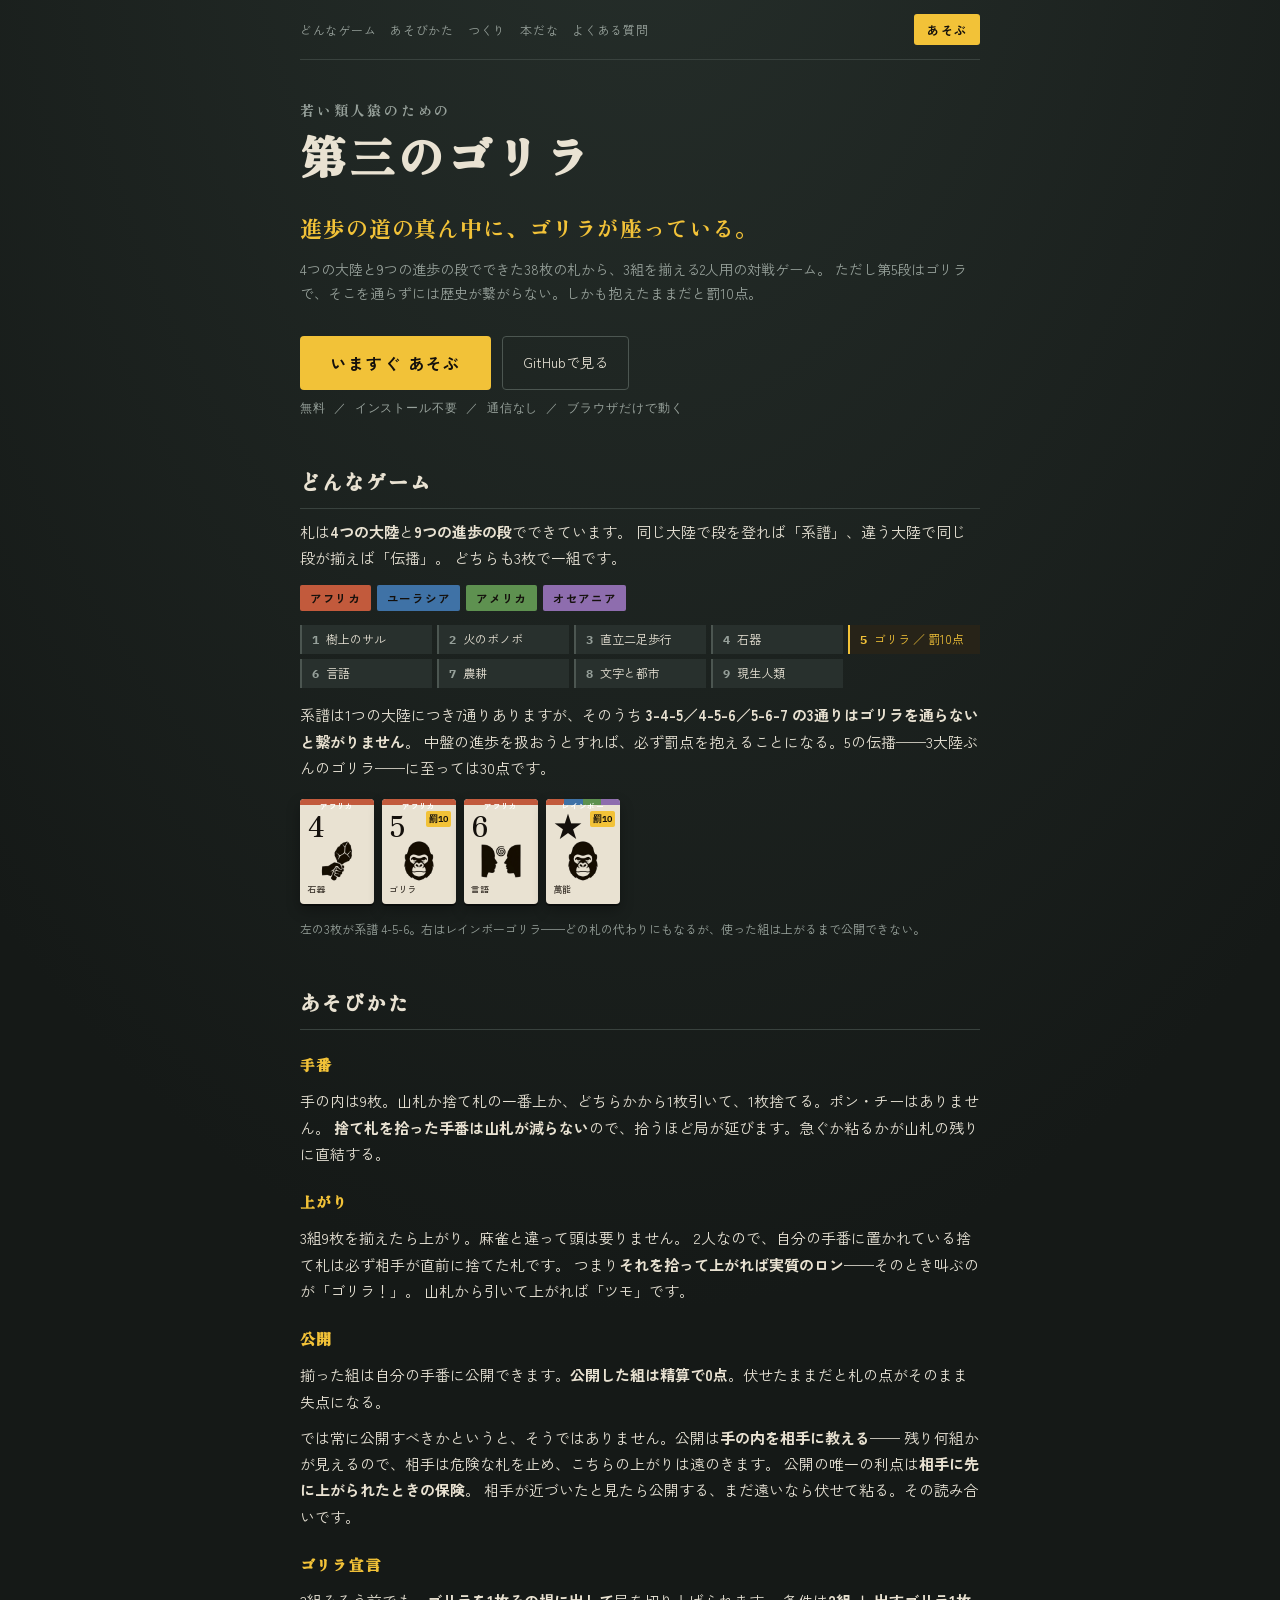
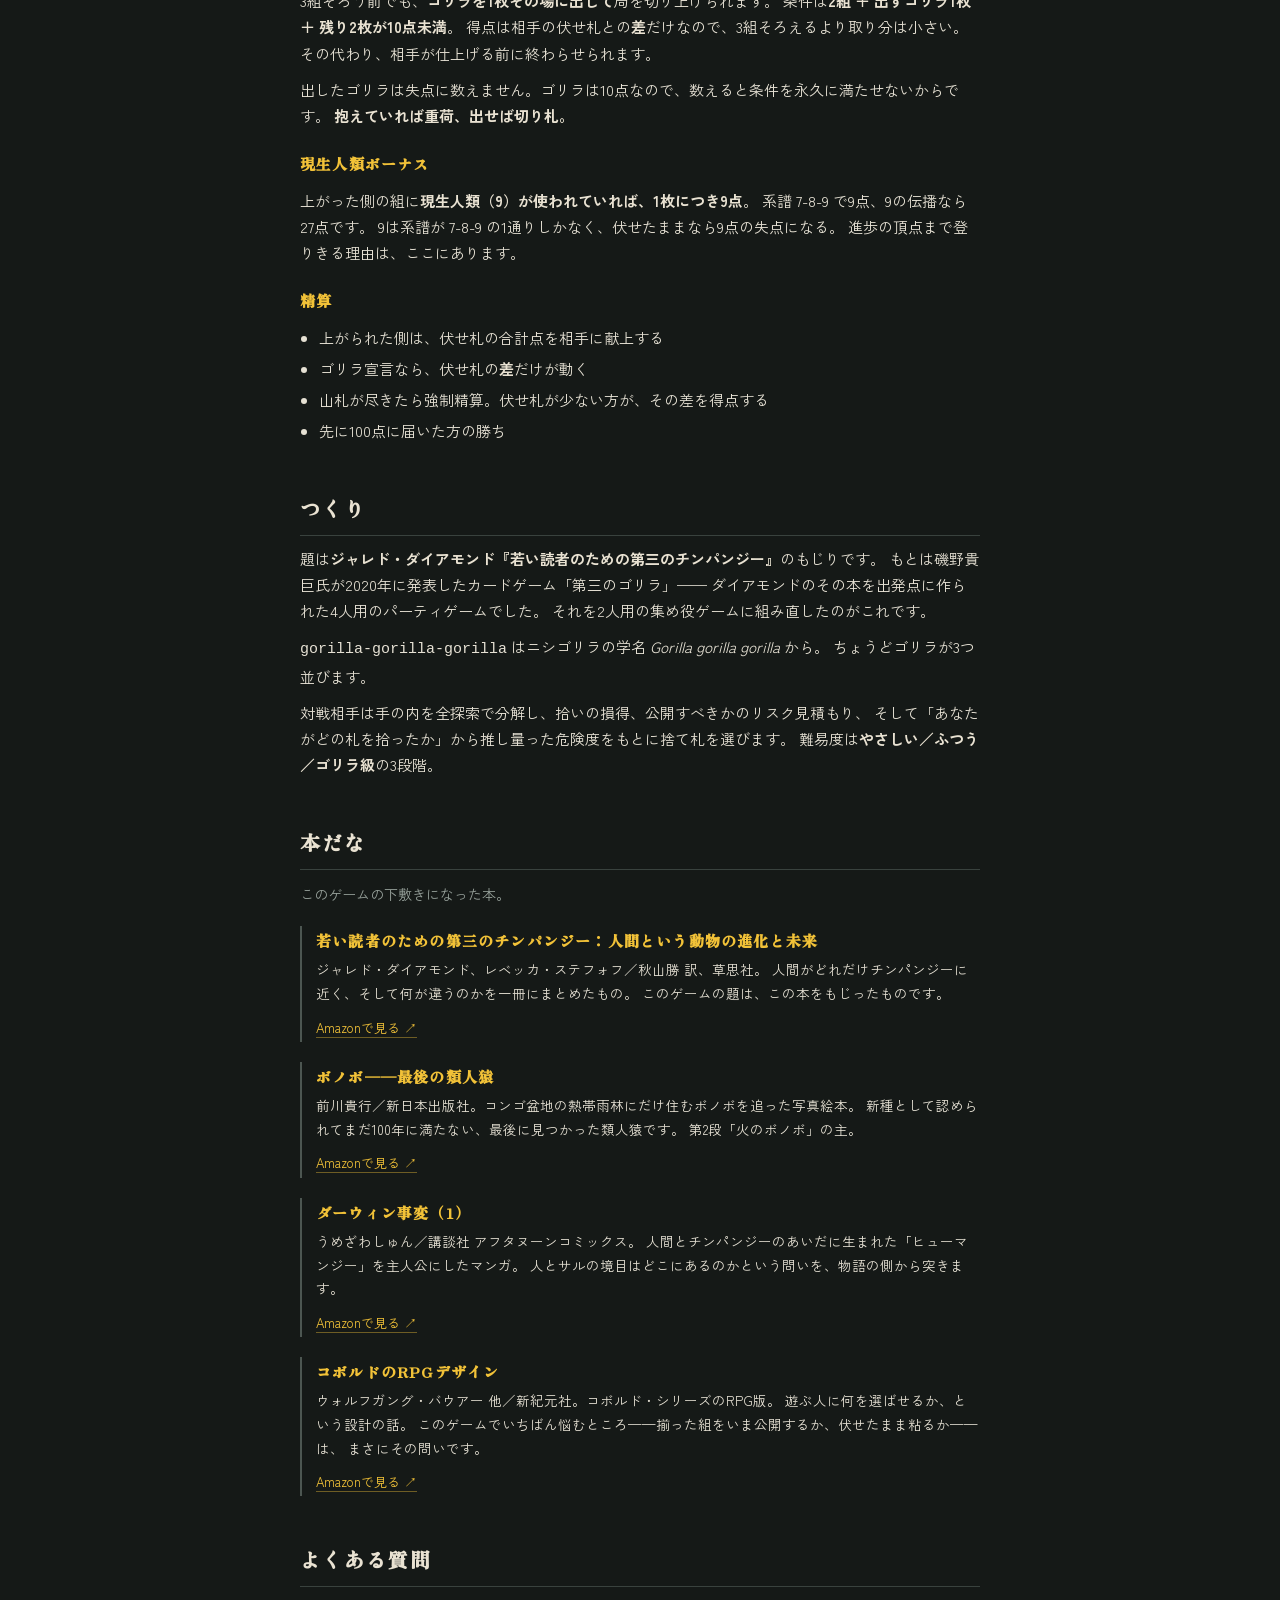
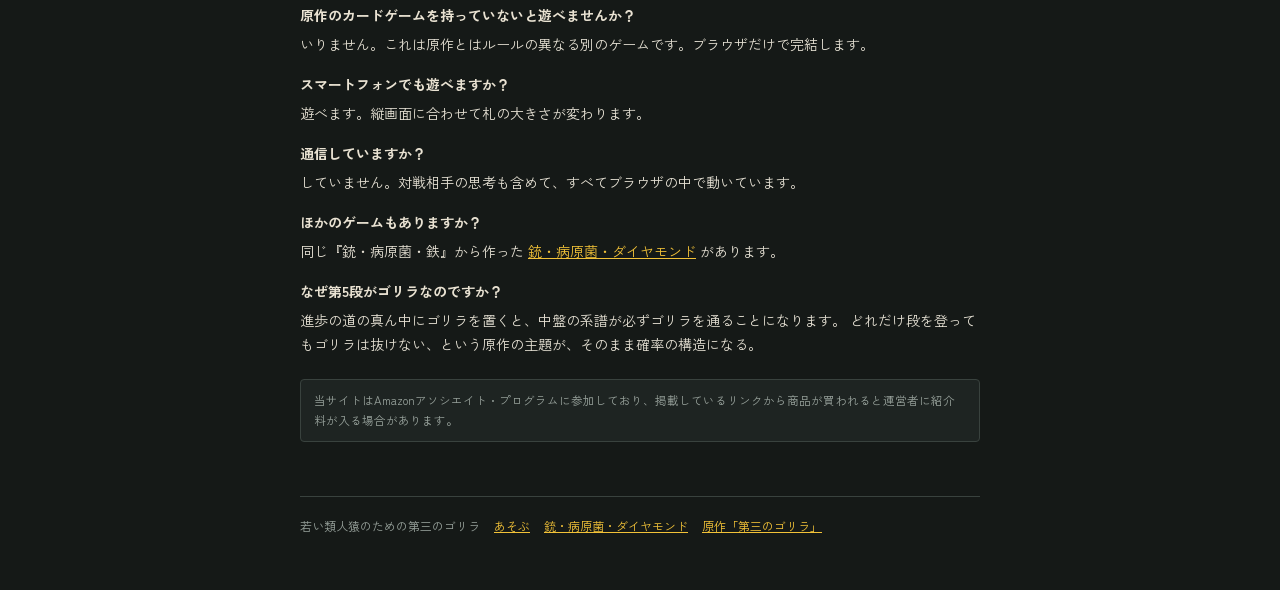
==== index.html @ 0a364dd6 "sitemap.xml と canonical を追加 ポータルに載せたのに、姉妹作（guns-germs-and-diamond）にはある この2つが欠けていた。  - sitemap.xml … " ====
<!doctype html>
<html lang="ja">
<head>
<meta charset="utf-8">
<meta name="viewport" content="width=device-width,initial-scale=1,viewport-fit=cover">
<link rel="canonical" href="https://pikaring.github.io/gorilla-gorilla-gorilla/">
<title>若い類人猿のための第三のゴリラ</title>
<link rel="preconnect" href="https://fonts.googleapis.com">
<link rel="preconnect" href="https://fonts.gstatic.com" crossorigin>
<link rel="stylesheet" href="https://fonts.googleapis.com/css2?family=Zen+Antique&family=Zen+Kaku+Gothic+New:wght@400;500;700&family=IBM+Plex+Mono:wght@400;600&display=swap">
<style>
  :root{
    --bg:#151917; --bg2:#101413; --panel:#1E2422; --panel2:#28302D;
    --line:#39423E; --line2:#4C5651;
    --fg:#E6E1D4; --muted:#96A09A;
    --bone:#E9E2D2; --ink:#14100C;
    --af:#C25A3C; --eu:#3F72A6; --am:#5E9150; --oc:#8E6DAE;
    --banana:#F2C238; --alarm:#D9534F;
    --disp:"Zen Antique","Hiragino Mincho ProN","Yu Mincho",serif;
    --body:"Zen Kaku Gothic New","Hiragino Sans","Noto Sans JP",sans-serif;
    --mono:"IBM Plex Mono",ui-monospace,SFMono-Regular,Menlo,monospace;
    color-scheme:dark;
    padding-top:env(safe-area-inset-top, 0px);
    padding-bottom:env(safe-area-inset-bottom, 0px);
  }
  *{box-sizing:border-box}
  /* 単体配信（GitHub Pages）では骨組みが付かないので、自前で持つ。
     作者スタイルはブラウザ標準の [hidden]{display:none} に勝つため、!important が要る。 */
  [hidden]{display:none!important}
  img{max-width:100%}
  body{margin:0; background:var(--bg); color:var(--fg); font-family:var(--body); font-size:15px; line-height:1.75;
    -webkit-text-size-adjust:100%;
    background-image:radial-gradient(130% 70% at 50% -6%, #262f2b 0%, rgba(21,25,23,0) 58%)}
  .wrap{max-width:720px; margin:0 auto; padding-inline:20px; padding-block:0 56px}
  a{color:var(--banana)}

  nav{display:flex; gap:14px; flex-wrap:wrap; align-items:center;
    border-bottom:1px solid var(--line); padding-block:14px; margin-bottom:38px}
  nav a{font-size:12px; color:var(--muted); text-decoration:none; letter-spacing:.06em}
  nav a:hover{color:var(--banana)}
  nav .spacer{flex:1 1 auto}
  .playnav{background:var(--banana); color:var(--ink)!important; font-weight:700;
    border-radius:3px; padding:5px 13px; letter-spacing:.1em}

  header .eyebrow{font-family:var(--disp); font-size:14px; letter-spacing:.2em; color:var(--muted); margin:0}
  header h1{font-family:var(--disp); font-size:clamp(30px,8vw,46px); letter-spacing:.06em;
    line-height:1.24; margin:4px 0 0; color:var(--bone); text-wrap:balance}
  .lede{font-family:var(--disp); font-size:clamp(17px,4.2vw,22px); color:var(--banana);
    letter-spacing:.04em; margin:26px 0 0; line-height:1.6}
  .sub{color:var(--muted); font-size:14px; margin:12px 0 0}

  .cta{display:flex; gap:11px; flex-wrap:wrap; margin:30px 0 8px}
  .play{background:var(--banana); color:var(--ink); font-weight:700; font-size:16px; letter-spacing:.12em;
    text-decoration:none; border-radius:4px; padding:13px 30px; display:inline-block}
  .play:hover{filter:brightness(1.08)}
  .ghost{border:1px solid var(--line2); color:var(--fg); text-decoration:none; font-size:14px;
    border-radius:4px; padding:13px 20px; display:inline-block}
  .ghost:hover{background:var(--panel2)}
  .facts{font-family:var(--mono); font-size:11.5px; color:var(--muted); letter-spacing:.08em; margin-top:6px}

  section{margin-top:46px}
  h2{font-family:var(--disp); font-size:20px; letter-spacing:.1em; color:var(--bone);
    margin:0 0 4px; padding-bottom:9px; border-bottom:1px solid var(--line)}
  h3{font-family:var(--disp); font-size:15px; letter-spacing:.08em; color:var(--banana); margin:22px 0 2px}
  p{margin:10px 0}
  ul{padding-left:1.25em; margin:10px 0}
  li{margin:5px 0}
  strong{color:var(--bone)}

  .conts{display:flex; gap:6px; flex-wrap:wrap; margin:14px 0}
  .conts span{font-size:11.5px; padding:3px 10px; border-radius:2px; color:var(--ink); font-weight:700; letter-spacing:.06em}
  .ladder{display:grid; grid-template-columns:repeat(auto-fill,minmax(132px,1fr)); gap:5px; margin:14px 0}
  .ladder div{font-size:12px; background:var(--panel2); border-left:2px solid var(--line2); padding:5px 10px; line-height:1.5}
  .ladder div b{font-family:var(--mono); color:var(--muted); margin-right:7px}
  .ladder div.ape{border-left-color:var(--banana); color:var(--banana); background:#272318}
  .ladder div.ape b{color:var(--banana)}

  .cards{display:flex; gap:8px; flex-wrap:wrap; margin:18px 0}
  .card{width:74px;height:105px;border-radius:4px;background:var(--bone);color:var(--ink);
    display:flex;flex-direction:column;overflow:hidden;position:relative;
    box-shadow:0 2px 0 rgba(0,0,0,.45),0 6px 14px rgba(0,0,0,.3)}
  .card i.band{height:7px;display:block}
  .card b.num{font-family:var(--disp);font-size:32px;line-height:1;padding:7px 0 0 8px;font-weight:400}
  .card u.cont{font-size:8.5px;letter-spacing:.06em;padding:0 8px;margin-top:2px;font-weight:700;text-decoration:none}
  .card s.stage{font-size:9px;padding:0 7px;margin-top:auto;margin-bottom:6px;color:#3A332B;font-weight:500;text-decoration:none;letter-spacing:-.02em}
  .card em.pen{position:absolute;right:5px;top:12px;font-family:var(--mono);font-size:9px;font-weight:600;font-style:normal;
    color:var(--ink);background:var(--banana);border-radius:2px;padding:0 3px}
  .caption{font-size:12px; color:var(--muted); margin-top:-4px}
  .card img.art{display:block;width:100%;height:42px;object-fit:contain;margin-top:1px;
    mix-blend-mode:multiply;pointer-events:none}
  .card.arton i.band{height:13px}
  .card.arton u.cont{position:absolute; top:0; left:0; right:0; height:13px; line-height:13px;
    margin:0; padding:0 6px; font-size:7.5px; color:rgba(255,255,255,.95)!important; text-align:center}
  .card.arton b.num{font-size:28px;padding-top:6px}

  .book{border-left:2px solid var(--line2); padding:2px 0 2px 14px; margin:20px 0}
  .book h3{margin:0 0 2px}
  .book p{margin:4px 0 8px; font-size:13.5px; color:var(--fg)}
  .book a{font-size:13px; text-decoration:none; border-bottom:1px solid rgba(242,194,56,.4)}
  .book a:hover{border-color:var(--banana)}
  .disclose{font-size:11.5px; color:var(--muted); line-height:1.7; margin-top:22px;
    background:var(--panel); border:1px solid var(--line); border-radius:4px; padding:11px 13px}

  .faq dt{font-weight:700; color:var(--bone); margin-top:16px; font-size:14px}
  .faq dd{margin:4px 0 0; color:var(--fg); font-size:14px}

  footer{margin-top:54px; padding-top:18px; border-top:1px solid var(--line);
    font-size:12px; color:var(--muted); display:flex; gap:14px; flex-wrap:wrap}

  @media (max-width:520px){ nav{gap:10px} nav a{font-size:11.5px} }
</style>
</head>
<body>
<div class="wrap">
  <nav>
    <a href="#game">どんなゲーム</a>
    <a href="#how">あそびかた</a>
    <a href="#made">つくり</a>
    <a href="#shelf">本だな</a>
    <a href="#faq">よくある質問</a>
    <span class="spacer"></span>
    <a class="playnav" href="app/index.html">あそぶ</a>
  </nav>

  <header>
    <p class="eyebrow">若い類人猿のための</p>
    <h1>第三のゴリラ</h1>
    <p class="lede">進歩の道の真ん中に、ゴリラが座っている。</p>
    <p class="sub">
      4つの大陸と9つの進歩の段でできた38枚の札から、3組を揃える2人用の対戦ゲーム。
      ただし第5段はゴリラで、そこを通らずには歴史が繋がらない。しかも抱えたままだと罰10点。
    </p>
    <div class="cta">
      <a class="play" href="app/index.html">いますぐ あそぶ</a>
      <a class="ghost" href="https://github.com/pikaring/gorilla-gorilla-gorilla">GitHubで見る</a>
    </div>
    <p class="facts">無料 ／ インストール不要 ／ 通信なし ／ ブラウザだけで動く</p>
  </header>

  <section id="game">
    <h2>どんなゲーム</h2>
    <p>
      札は<strong>4つの大陸</strong>と<strong>9つの進歩の段</strong>でできています。
      同じ大陸で段を登れば「系譜」、違う大陸で同じ段が揃えば「伝播」。
      どちらも3枚で一組です。
    </p>
    <div class="conts">
      <span style="background:#C25A3C">アフリカ</span>
      <span style="background:#3F72A6">ユーラシア</span>
      <span style="background:#5E9150">アメリカ</span>
      <span style="background:#8E6DAE">オセアニア</span>
    </div>
    <div class="ladder">
      <div><b>1</b>樹上のサル</div>
      <div><b>2</b>火のボノボ</div>
      <div><b>3</b>直立二足歩行</div>
      <div><b>4</b>石器</div>
      <div class="ape"><b>5</b>ゴリラ ／ 罰10点</div>
      <div><b>6</b>言語</div>
      <div><b>7</b>農耕</div>
      <div><b>8</b>文字と都市</div>
      <div><b>9</b>現生人類</div>
    </div>
    <p>
      系譜は1つの大陸につき7通りありますが、そのうち <strong>3-4-5／4-5-6／5-6-7 の3通りはゴリラを通らないと繋がりません</strong>。
      中盤の進歩を扱おうとすれば、必ず罰点を抱えることになる。5の伝播——3大陸ぶんのゴリラ——に至っては30点です。
    </p>
    <div class="cards">
      <div class="card" data-art="4"><i class="band" style="background:#C25A3C"></i><b class="num">4</b><u class="cont" style="color:#C25A3C">アフリカ</u><s class="stage">石器</s></div>
      <div class="card" data-art="5"><i class="band" style="background:#C25A3C"></i><b class="num">5</b><u class="cont" style="color:#C25A3C">アフリカ</u><s class="stage">ゴリラ</s><em class="pen">罰10</em></div>
      <div class="card" data-art="6"><i class="band" style="background:#C25A3C"></i><b class="num">6</b><u class="cont" style="color:#C25A3C">アフリカ</u><s class="stage">言語</s></div>
      <div class="card" data-art="5"><i class="band" style="background:linear-gradient(90deg,#C25A3C 0 25%,#3F72A6 25% 50%,#5E9150 50% 75%,#8E6DAE 75% 100%)"></i><b class="num">★</b><u class="cont" style="color:#8E6DAE">レインボー</u><s class="stage">萬能</s><em class="pen">罰10</em></div>
    </div>
    <p class="caption">左の3枚が系譜 4-5-6。右はレインボーゴリラ——どの札の代わりにもなるが、使った組は上がるまで公開できない。</p>
  </section>

  <section id="how">
    <h2>あそびかた</h2>

    <h3>手番</h3>
    <p>
      手の内は9枚。山札か捨て札の一番上か、どちらかから1枚引いて、1枚捨てる。ポン・チーはありません。
      <strong>捨て札を拾った手番は山札が減らない</strong>ので、拾うほど局が延びます。急ぐか粘るかが山札の残りに直結する。
    </p>

    <h3>上がり</h3>
    <p>
      3組9枚を揃えたら上がり。麻雀と違って頭は要りません。
      2人なので、自分の手番に置かれている捨て札は必ず相手が直前に捨てた札です。
      つまり<strong>それを拾って上がれば実質のロン</strong>——そのとき叫ぶのが「ゴリラ！」。
      山札から引いて上がれば「ツモ」です。
    </p>

    <h3>公開</h3>
    <p>
      揃った組は自分の手番に公開できます。<strong>公開した組は精算で0点</strong>。伏せたままだと札の点がそのまま失点になる。
    </p>
    <p>
      では常に公開すべきかというと、そうではありません。公開は<strong>手の内を相手に教える</strong>——
      残り何組かが見えるので、相手は危険な札を止め、こちらの上がりは遠のきます。
      公開の唯一の利点は<strong>相手に先に上がられたときの保険</strong>。
      相手が近づいたと見たら公開する、まだ遠いなら伏せて粘る。その読み合いです。
    </p>

    <h3>ゴリラ宣言</h3>
    <p>
      3組そろう前でも、<strong>ゴリラを1枚その場に出して</strong>局を切り上げられます。
      条件は<strong>2組 ＋ 出すゴリラ1枚 ＋ 残り2枚が10点未満</strong>。
      得点は相手の伏せ札との<strong>差</strong>だけなので、3組そろえるより取り分は小さい。
      その代わり、相手が仕上げる前に終わらせられます。
    </p>
    <p>
      出したゴリラは失点に数えません。ゴリラは10点なので、数えると条件を永久に満たせないからです。
      <strong>抱えていれば重荷、出せば切り札。</strong>
    </p>

    <h3>現生人類ボーナス</h3>
    <p>
      上がった側の組に<strong>現生人類（9）が使われていれば、1枚につき9点</strong>。
      系譜 7-8-9 で9点、9の伝播なら27点です。
      9は系譜が 7-8-9 の1通りしかなく、伏せたままなら9点の失点になる。
      進歩の頂点まで登りきる理由は、ここにあります。
    </p>

    <h3>精算</h3>
    <ul>
      <li>上がられた側は、伏せ札の合計点を相手に献上する</li>
      <li>ゴリラ宣言なら、伏せ札の<strong>差</strong>だけが動く</li>
      <li>山札が尽きたら強制精算。伏せ札が少ない方が、その差を得点する</li>
      <li>先に100点に届いた方の勝ち</li>
    </ul>
  </section>

  <section id="made">
    <h2>つくり</h2>
    <p>
      題は<strong>ジャレド・ダイアモンド『若い読者のための第三のチンパンジー』</strong>のもじりです。
      もとは磯野貴巨氏が2020年に発表したカードゲーム「第三のゴリラ」——
      ダイアモンドのその本を出発点に作られた4人用のパーティゲームでした。
      それを2人用の集め役ゲームに組み直したのがこれです。
    </p>
    <p>
      <code>gorilla-gorilla-gorilla</code> はニシゴリラの学名 <em>Gorilla gorilla gorilla</em> から。
      ちょうどゴリラが3つ並びます。
    </p>
    <p>
      対戦相手は手の内を全探索で分解し、拾いの損得、公開すべきかのリスク見積もり、
      そして「あなたがどの札を拾ったか」から推し量った危険度をもとに捨て札を選びます。
      難易度は<strong>やさしい／ふつう／ゴリラ級</strong>の3段階。
    </p>
  </section>

  <section id="shelf">
    <h2>本だな</h2>
    <p class="sub">このゲームの下敷きになった本。</p>

    <div class="book">
      <h3>若い読者のための第三のチンパンジー：人間という動物の進化と未来</h3>
      <p>
        ジャレド・ダイアモンド、レベッカ・ステフォフ／秋山勝 訳、草思社。
        人間がどれだけチンパンジーに近く、そして何が違うのかを一冊にまとめたもの。
        このゲームの題は、この本をもじったものです。
      </p>
      <a href="https://www.amazon.co.jp/dp/B01HT2GZL4?tag=redcomet-22">Amazonで見る ↗</a>
    </div>

    <div class="book">
      <h3>ボノボ──最後の類人猿</h3>
      <p>
        前川貴行／新日本出版社。コンゴ盆地の熱帯雨林にだけ住むボノボを追った写真絵本。
        新種として認められてまだ100年に満たない、最後に見つかった類人猿です。
        第2段「火のボノボ」の主。
      </p>
      <a href="https://www.amazon.co.jp/dp/4406068775?tag=redcomet-22">Amazonで見る ↗</a>
    </div>

    <div class="book">
      <h3>ダーウィン事変（1）</h3>
      <p>
        うめざわしゅん／講談社 アフタヌーンコミックス。
        人間とチンパンジーのあいだに生まれた「ヒューマンジー」を主人公にしたマンガ。
        人とサルの境目はどこにあるのかという問いを、物語の側から突きます。
      </p>
      <a href="https://www.amazon.co.jp/dp/B08N68FBQB?tag=redcomet-22">Amazonで見る ↗</a>
    </div>

    <div class="book">
      <h3>コボルドのRPGデザイン</h3>
      <p>
        ウォルフガング・バウアー 他／新紀元社。コボルド・シリーズのRPG版。
        遊ぶ人に何を選ばせるか、という設計の話。
        このゲームでいちばん悩むところ——揃った組をいま公開するか、伏せたまま粘るか——は、
        まさにその問いです。
      </p>
      <a href="https://www.amazon.co.jp/dp/4775319205?tag=redcomet-22">Amazonで見る ↗</a>
    </div>
  </section>

  <section id="faq" class="faq">
    <h2>よくある質問</h2>
    <dl>
      <dt>原作のカードゲームを持っていないと遊べませんか？</dt>
      <dd>いりません。これは原作とはルールの異なる別のゲームです。ブラウザだけで完結します。</dd>

      <dt>スマートフォンでも遊べますか？</dt>
      <dd>遊べます。縦画面に合わせて札の大きさが変わります。</dd>

      <dt>通信していますか？</dt>
      <dd>していません。対戦相手の思考も含めて、すべてブラウザの中で動いています。</dd>

      <dt>ほかのゲームもありますか？</dt>
      <dd>
        同じ『銃・病原菌・鉄』から作った
        <a href="https://pikaring.github.io/guns-germs-and-diamond/">銃・病原菌・ダイヤモンド</a>
        があります。
      </dd>

      <dt>なぜ第5段がゴリラなのですか？</dt>
      <dd>
        進歩の道の真ん中にゴリラを置くと、中盤の系譜が必ずゴリラを通ることになります。
        どれだけ段を登ってもゴリラは抜けない、という原作の主題が、そのまま確率の構造になる。
      </dd>
    </dl>
  </section>

  <p class="disclose">
    当サイトはAmazonアソシエイト・プログラムに参加しており、掲載しているリンクから商品が買われると運営者に紹介料が入る場合があります。
  </p>

  <footer>
    <span>若い類人猿のための第三のゴリラ</span>
    <a href="app/index.html">あそぶ</a>
    <a href="https://pikaring.github.io/guns-germs-and-diamond/">銃・病原菌・ダイヤモンド</a>
    <a href="https://isonotakami.hatenadiary.jp/archive/category/%E7%AC%AC%E4%B8%89%E3%81%AE%E3%82%B4%E3%83%AA%E3%83%A9">原作「第三のゴリラ」</a>
  </footer>
</div>

<script>
  /* img/5.png があれば見本札も絵に差し替える */
  (function(){
    var t = new Image();
    t.onload = function(){
      document.querySelectorAll(".card[data-art]").forEach(function(el){
        var img = document.createElement("img");
        img.className = "art"; img.alt = ""; img.src = "img/" + el.dataset.art + ".png";
        img.addEventListener("error", function(){ el.classList.remove("arton"); img.remove(); });
        el.classList.add("arton");
        el.insertBefore(img, el.querySelector("s.stage"));
      });
    };
    t.src = "img/5.png";
  })();
</script>
</body>
</html>
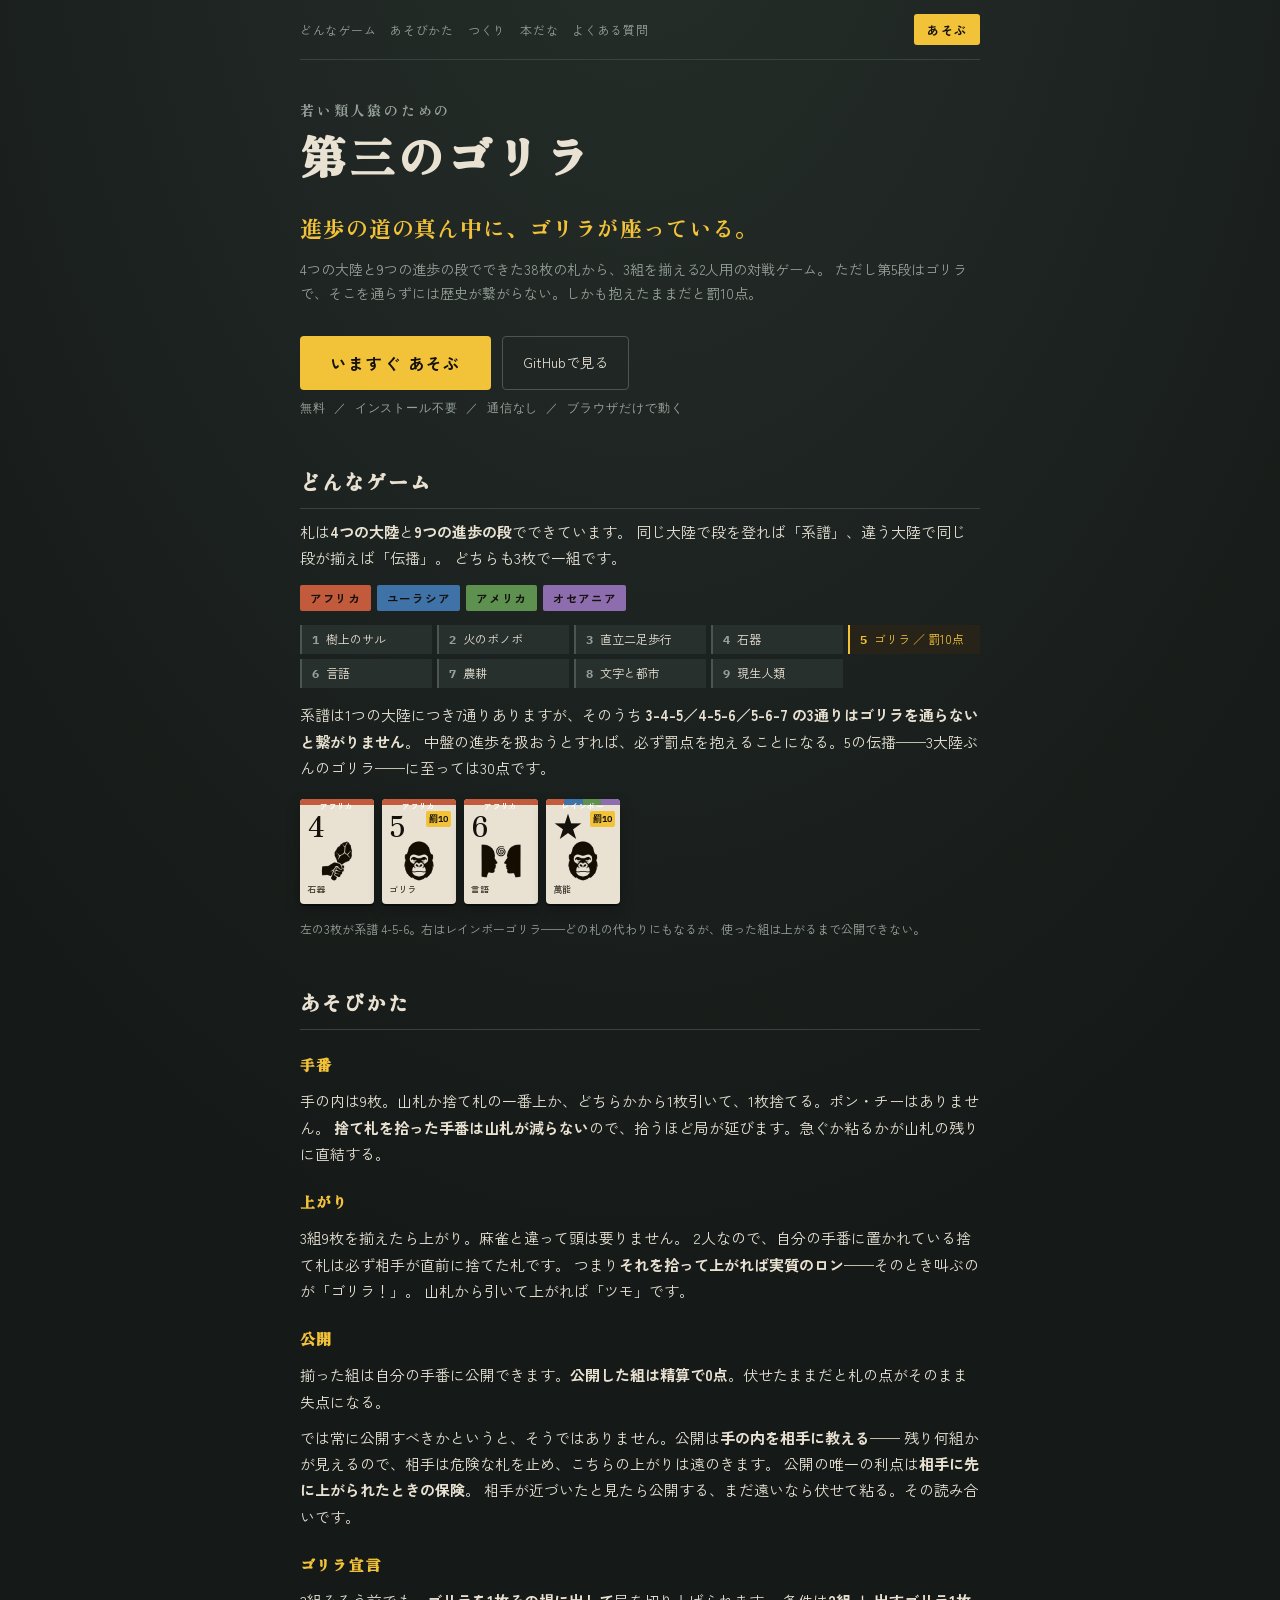
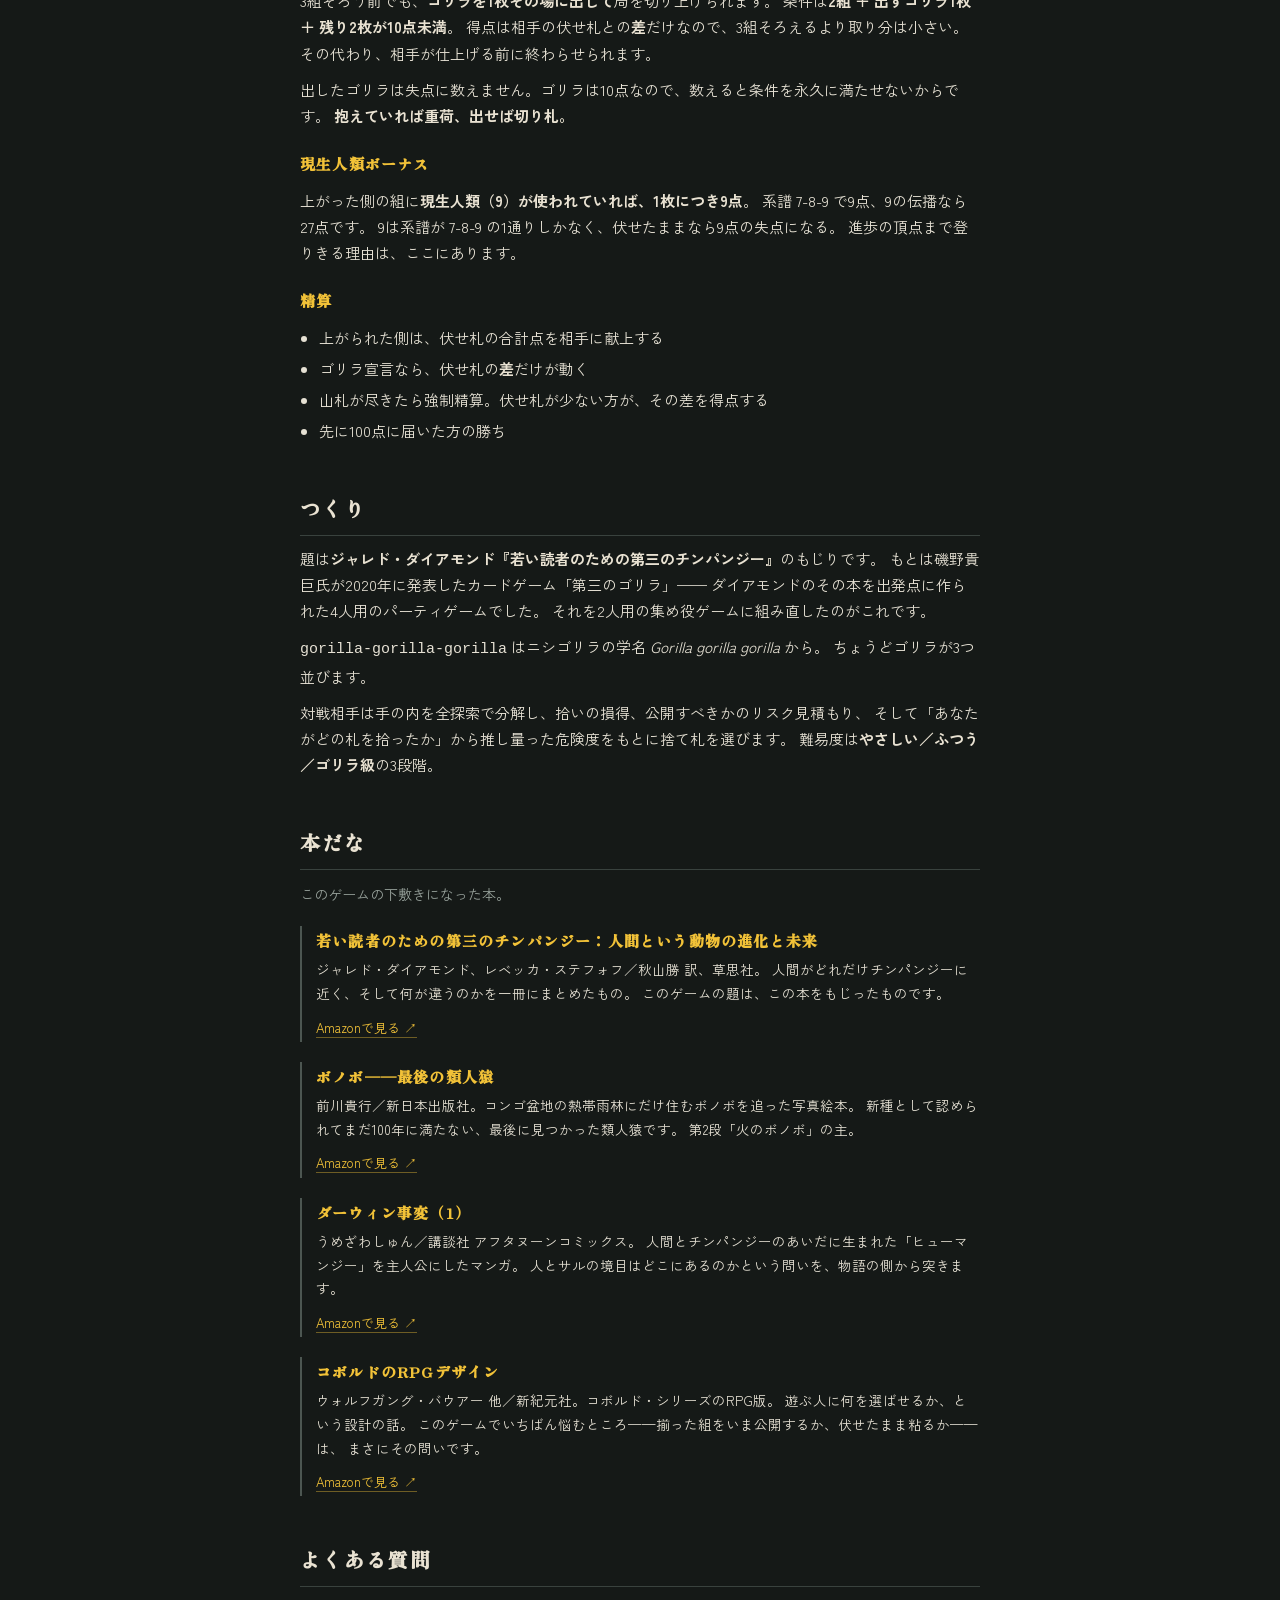
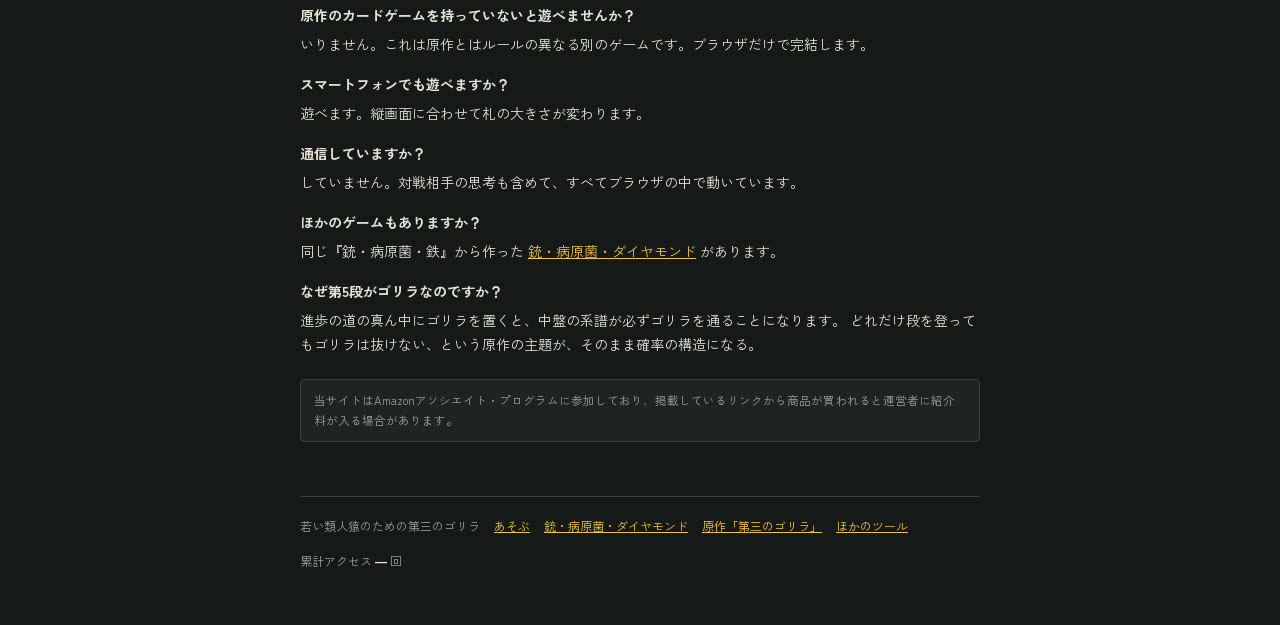
==== commit 4dade029: "紹介ページにアクセスカウンターとポータルへのリンクを追加 all-in-texas と同じ形。ツール群で共通のGASを page 名で呼び分ける。 エンドポイントが /gorilla-gorilla-" ====
--- a/index.html
+++ b/index.html
@@ -106,6 +106,7 @@
 
   footer{margin-top:54px; padding-top:18px; border-top:1px solid var(--line);
     font-size:12px; color:var(--muted); display:flex; gap:14px; flex-wrap:wrap}
+  footer .counter b{color:var(--fg); font-weight:600; font-variant-numeric:tabular-nums}
 
   @media (max-width:520px){ nav{gap:10px} nav a{font-size:11.5px} }
 </style>
@@ -332,8 +333,23 @@
     <a href="app/index.html">あそぶ</a>
     <a href="https://pikaring.github.io/guns-germs-and-diamond/">銃・病原菌・ダイヤモンド</a>
     <a href="https://isonotakami.hatenadiary.jp/archive/category/%E7%AC%AC%E4%B8%89%E3%81%AE%E3%82%B4%E3%83%AA%E3%83%A9">原作「第三のゴリラ」</a>
+    <a href="https://pikaring.github.io/">ほかのツール</a>
+    <span class="counter">累計アクセス <b id="counter-value">―</b> 回</span>
   </footer>
 </div>
+
+<script>
+  // アクセスカウンター（ツール群で共通のGAS。page名でサイトごとに別カウント）
+  (function () {
+    var el = document.getElementById('counter-value');
+    if (!el) return;
+    var page = location.pathname.replace(/index\.html$/, '');
+    fetch('https://script.google.com/macros/s/AKfycbxkQLZXNAFXkT7zhIO0TmMDGU3A0TQ234Lf-yhw5J7lvFAjCi3KLNLRd_LKd_xlOxPd/exec?page=' + encodeURIComponent(page))
+      .then(function (r) { return r.json(); })
+      .then(function (d) { el.textContent = Number(d.count).toLocaleString('ja-JP'); })
+      .catch(function () { el.textContent = '―'; });
+  })();
+</script>
 
 <script>
   /* img/5.png があれば見本札も絵に差し替える */
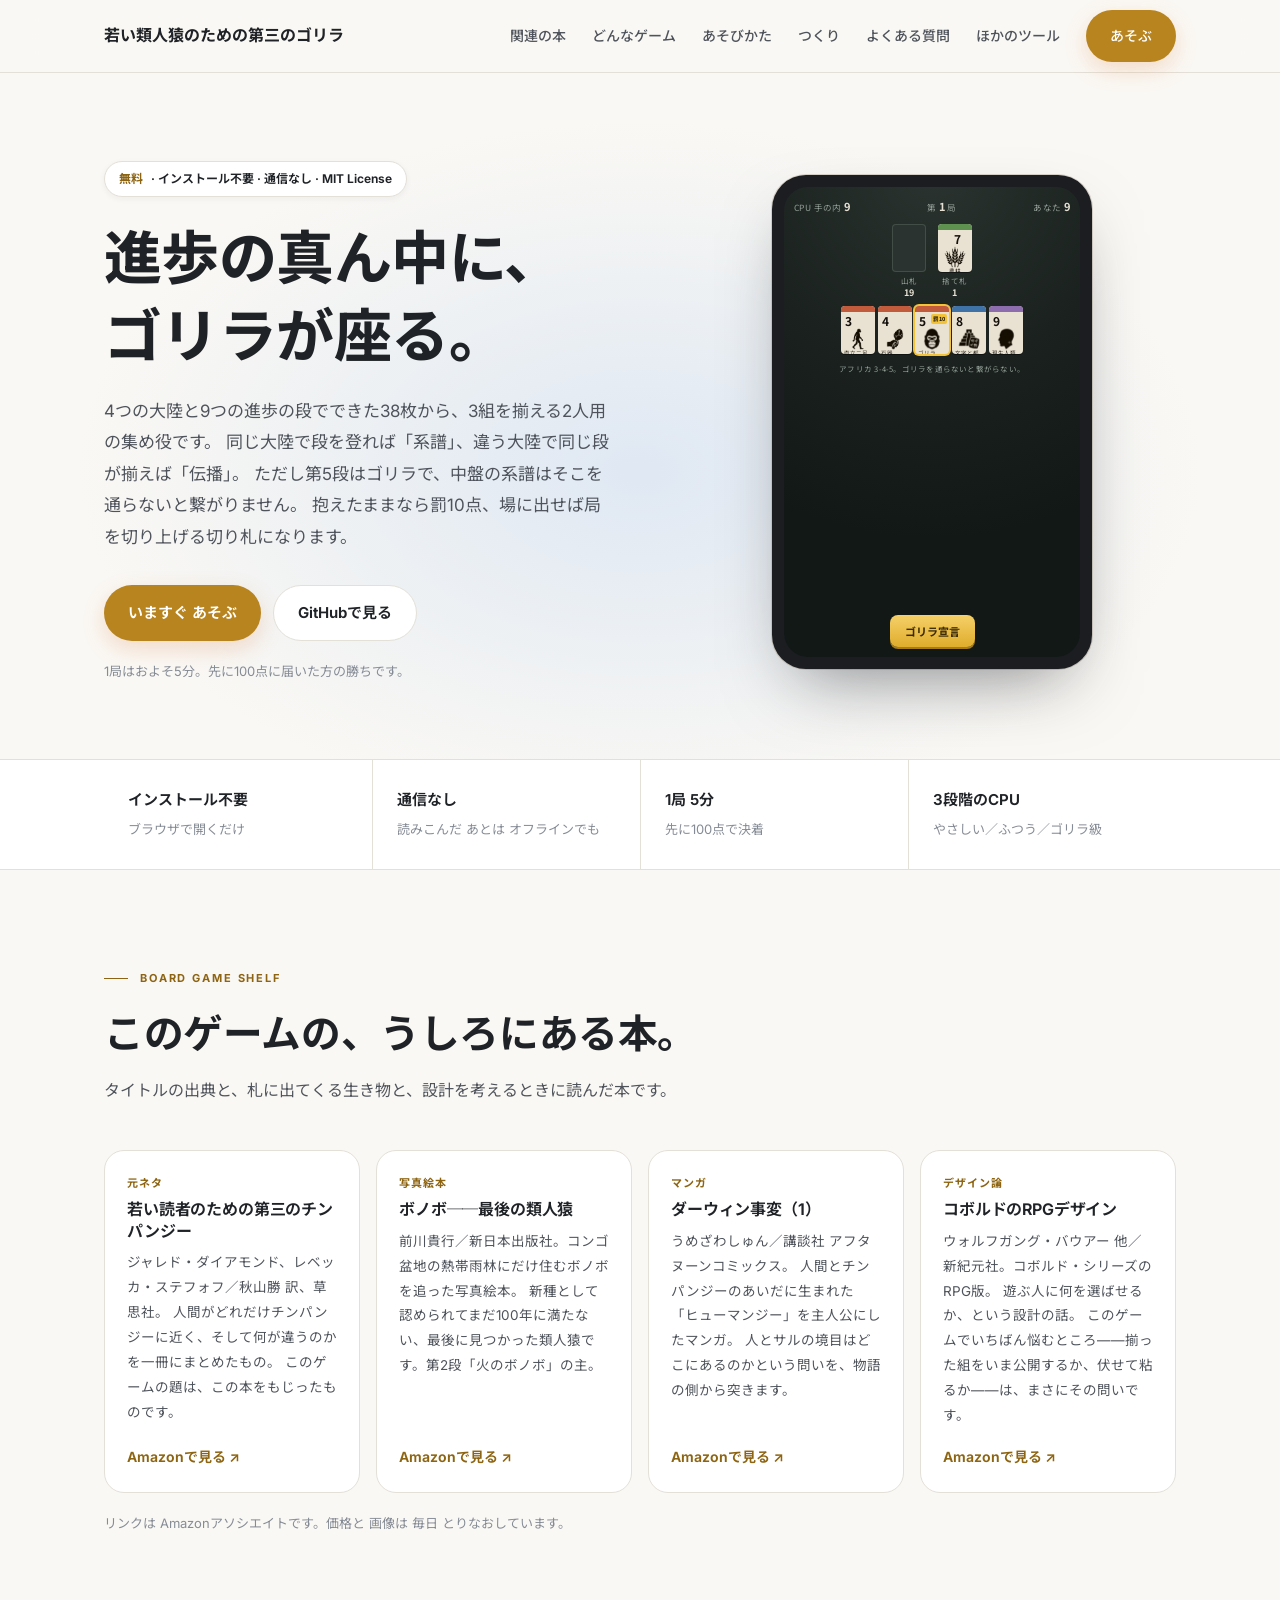
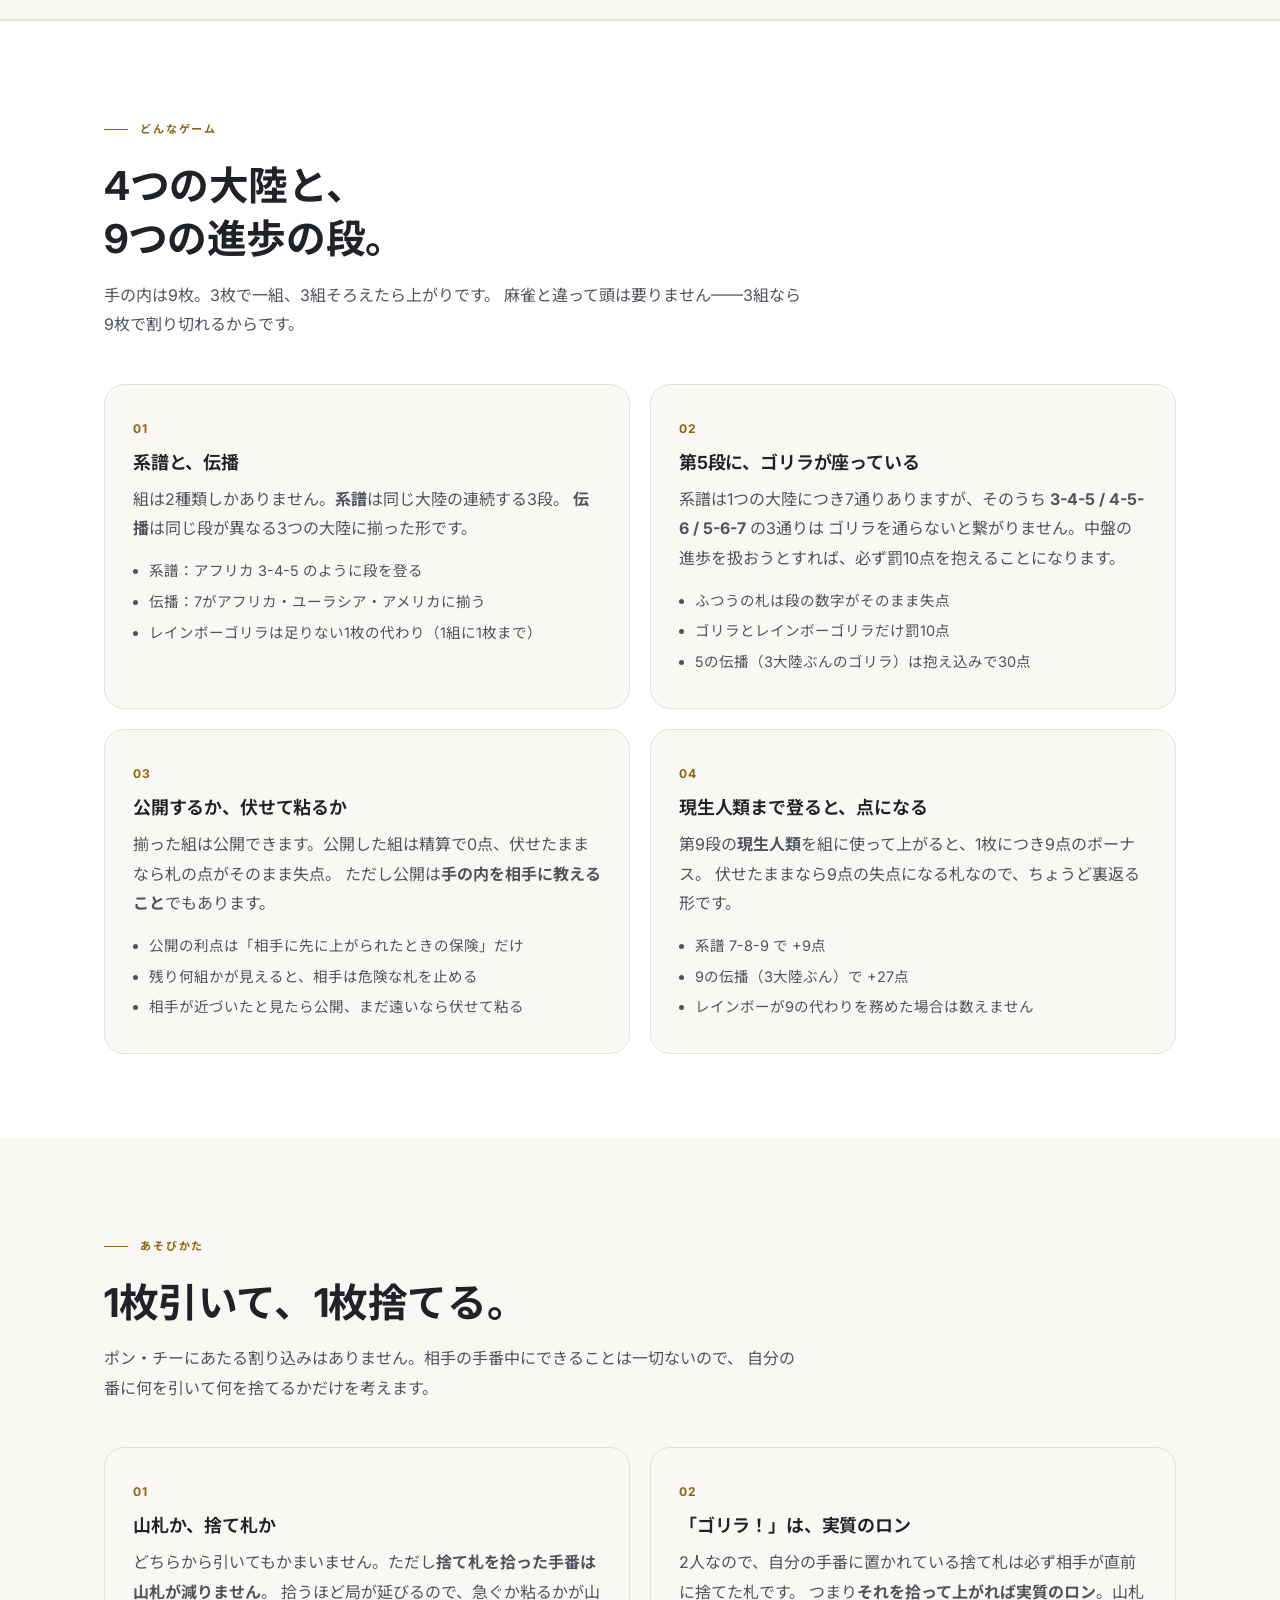
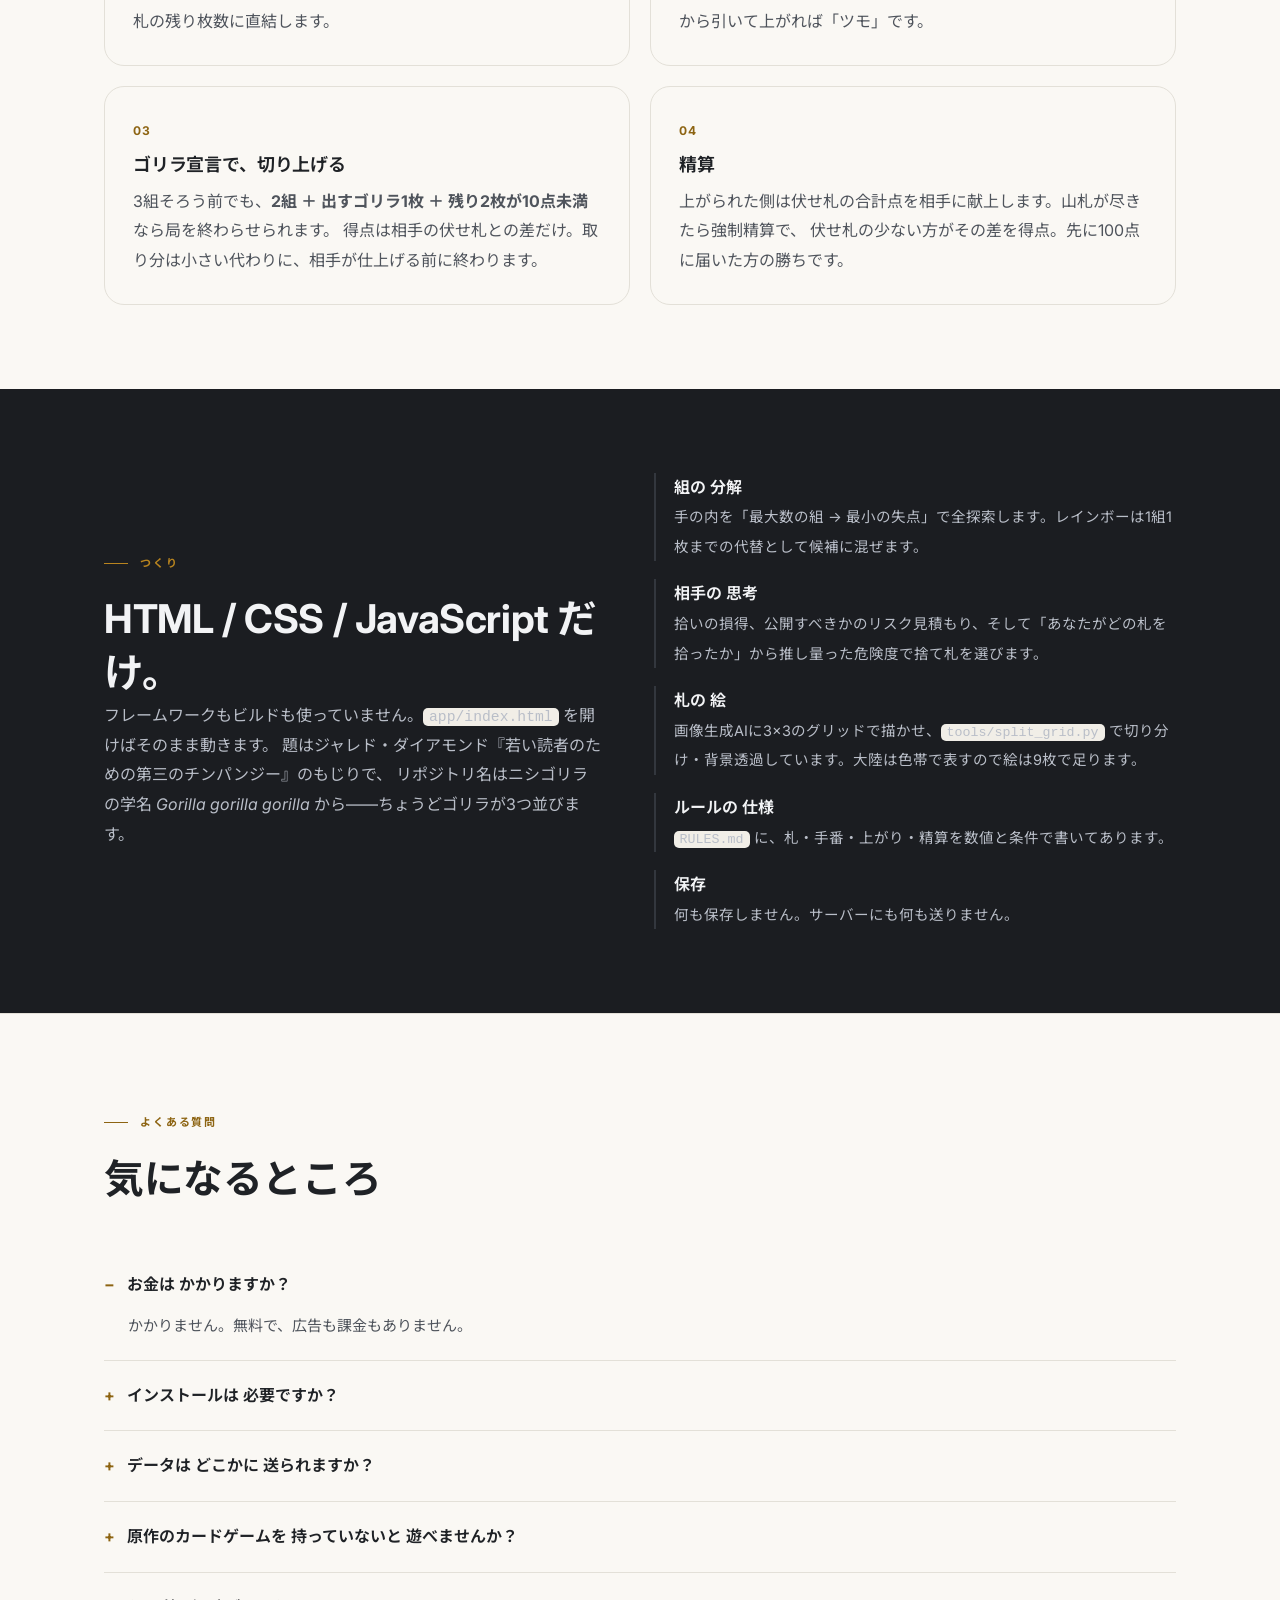
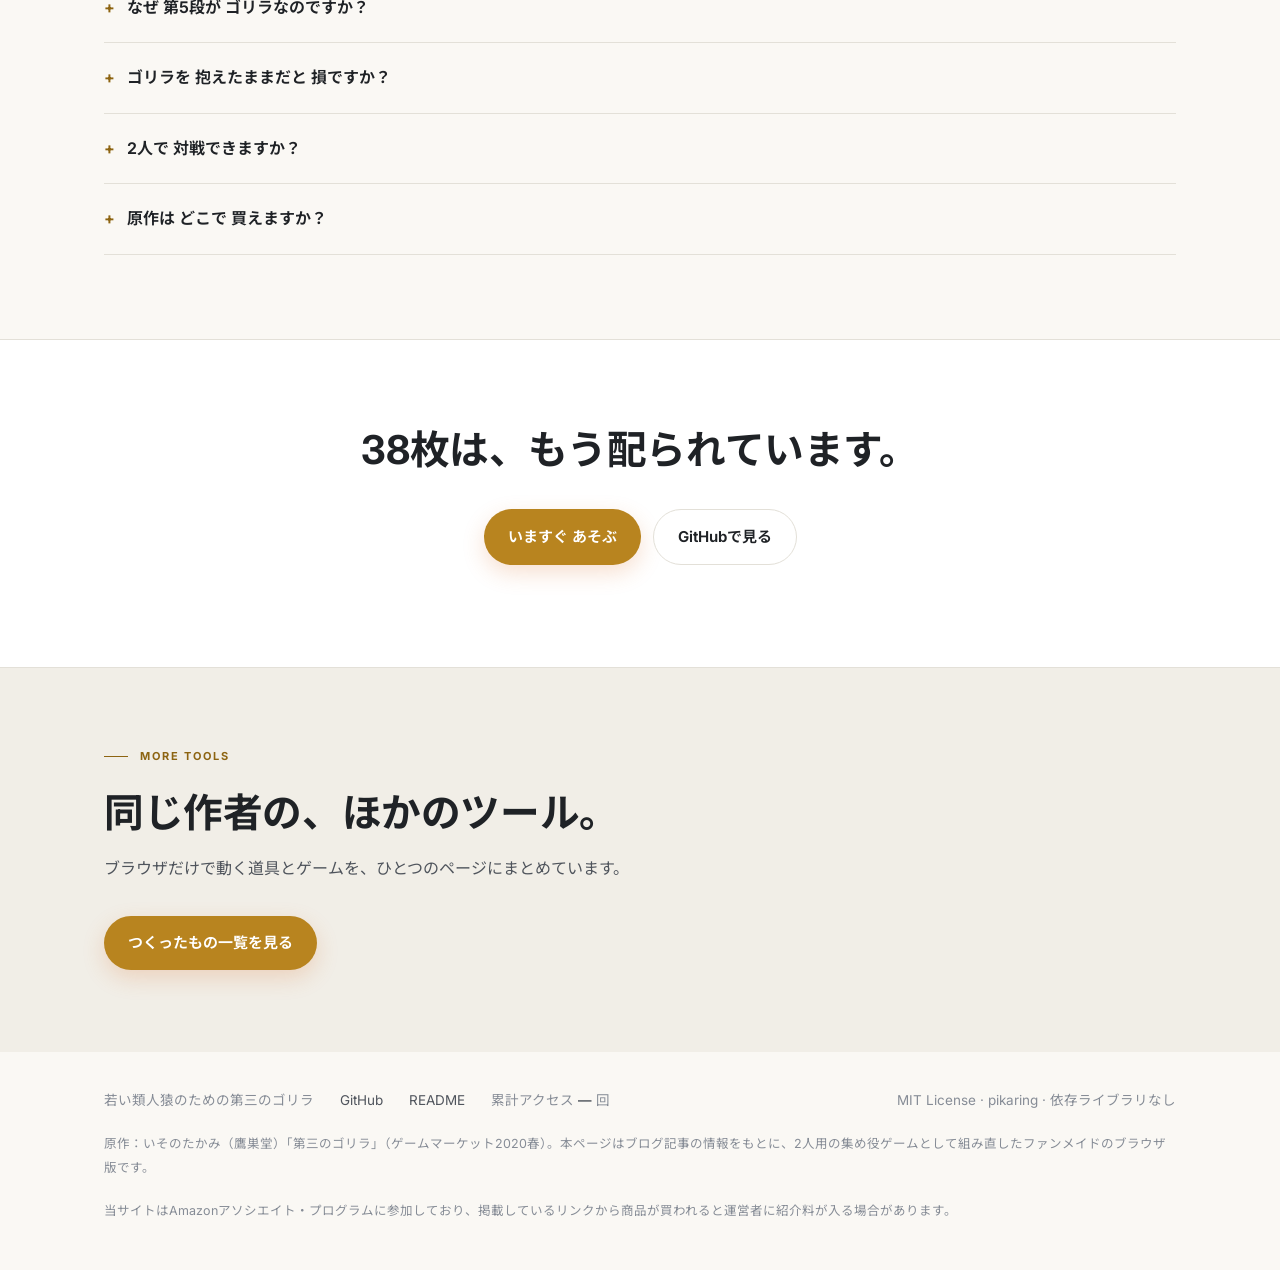
==== commit 7ab51176: "紹介ページをツール群共通の作りに揃えた guns-germs-and-diamond/CLAUDE.md に書かれた規約に従って組み直した。 独自CSSと独自の節構成をやめ、all-in-texas " ====
--- a/index.html
+++ b/index.html
@@ -1,371 +1,379 @@
-<!doctype html>
+<!DOCTYPE html>
 <html lang="ja">
 <head>
-<meta charset="utf-8">
-<meta name="viewport" content="width=device-width,initial-scale=1,viewport-fit=cover">
+<meta charset="UTF-8">
+<meta name="viewport" content="width=device-width, initial-scale=1">
+<title>若い類人猿のための第三のゴリラ｜進歩の段を集める、2人用のカードゲーム</title>
+<meta name="description" content="インストール不要・通信なし・ブラウザだけで動く2人用の集め役カードゲーム。4つの大陸と9つの進歩の段でできた38枚から3組を揃えます。進歩の道の真ん中に座るゴリラは、抱えれば罰点、場に出せば切り札。鷹巣堂のアナログゲームのファンメイド ブラウザ版。">
+<meta name="theme-color" content="#1f2724">
+
 <link rel="canonical" href="https://pikaring.github.io/gorilla-gorilla-gorilla/">
-<title>若い類人猿のための第三のゴリラ</title>
+<meta property="og:type" content="website">
+<meta property="og:title" content="若い類人猿のための第三のゴリラ｜進歩の段を集める、2人用のカードゲーム">
+<meta property="og:description" content="4つの大陸と9つの進歩の段でできた38枚から3組を揃える2人用カードゲーム。真ん中に座るゴリラは、抱えれば罰点、場に出せば切り札。インストール不要・通信なし。">
+<meta property="og:url" content="https://pikaring.github.io/gorilla-gorilla-gorilla/">
+<meta property="og:image" content="https://pikaring.github.io/gorilla-gorilla-gorilla/assets/icon.png">
+
+<link rel="icon" href="assets/favicon.png" type="image/png">
+<link rel="apple-touch-icon" href="assets/icon.png">
 <link rel="preconnect" href="https://fonts.googleapis.com">
 <link rel="preconnect" href="https://fonts.gstatic.com" crossorigin>
-<link rel="stylesheet" href="https://fonts.googleapis.com/css2?family=Zen+Antique&family=Zen+Kaku+Gothic+New:wght@400;500;700&family=IBM+Plex+Mono:wght@400;600&display=swap">
-<style>
-  :root{
-    --bg:#151917; --bg2:#101413; --panel:#1E2422; --panel2:#28302D;
-    --line:#39423E; --line2:#4C5651;
-    --fg:#E6E1D4; --muted:#96A09A;
-    --bone:#E9E2D2; --ink:#14100C;
-    --af:#C25A3C; --eu:#3F72A6; --am:#5E9150; --oc:#8E6DAE;
-    --banana:#F2C238; --alarm:#D9534F;
-    --disp:"Zen Antique","Hiragino Mincho ProN","Yu Mincho",serif;
-    --body:"Zen Kaku Gothic New","Hiragino Sans","Noto Sans JP",sans-serif;
-    --mono:"IBM Plex Mono",ui-monospace,SFMono-Regular,Menlo,monospace;
-    color-scheme:dark;
-    padding-top:env(safe-area-inset-top, 0px);
-    padding-bottom:env(safe-area-inset-bottom, 0px);
-  }
-  *{box-sizing:border-box}
-  /* 単体配信（GitHub Pages）では骨組みが付かないので、自前で持つ。
-     作者スタイルはブラウザ標準の [hidden]{display:none} に勝つため、!important が要る。 */
-  [hidden]{display:none!important}
-  img{max-width:100%}
-  body{margin:0; background:var(--bg); color:var(--fg); font-family:var(--body); font-size:15px; line-height:1.75;
-    -webkit-text-size-adjust:100%;
-    background-image:radial-gradient(130% 70% at 50% -6%, #262f2b 0%, rgba(21,25,23,0) 58%)}
-  .wrap{max-width:720px; margin:0 auto; padding-inline:20px; padding-block:0 56px}
-  a{color:var(--banana)}
-
-  nav{display:flex; gap:14px; flex-wrap:wrap; align-items:center;
-    border-bottom:1px solid var(--line); padding-block:14px; margin-bottom:38px}
-  nav a{font-size:12px; color:var(--muted); text-decoration:none; letter-spacing:.06em}
-  nav a:hover{color:var(--banana)}
-  nav .spacer{flex:1 1 auto}
-  .playnav{background:var(--banana); color:var(--ink)!important; font-weight:700;
-    border-radius:3px; padding:5px 13px; letter-spacing:.1em}
-
-  header .eyebrow{font-family:var(--disp); font-size:14px; letter-spacing:.2em; color:var(--muted); margin:0}
-  header h1{font-family:var(--disp); font-size:clamp(30px,8vw,46px); letter-spacing:.06em;
-    line-height:1.24; margin:4px 0 0; color:var(--bone); text-wrap:balance}
-  .lede{font-family:var(--disp); font-size:clamp(17px,4.2vw,22px); color:var(--banana);
-    letter-spacing:.04em; margin:26px 0 0; line-height:1.6}
-  .sub{color:var(--muted); font-size:14px; margin:12px 0 0}
-
-  .cta{display:flex; gap:11px; flex-wrap:wrap; margin:30px 0 8px}
-  .play{background:var(--banana); color:var(--ink); font-weight:700; font-size:16px; letter-spacing:.12em;
-    text-decoration:none; border-radius:4px; padding:13px 30px; display:inline-block}
-  .play:hover{filter:brightness(1.08)}
-  .ghost{border:1px solid var(--line2); color:var(--fg); text-decoration:none; font-size:14px;
-    border-radius:4px; padding:13px 20px; display:inline-block}
-  .ghost:hover{background:var(--panel2)}
-  .facts{font-family:var(--mono); font-size:11.5px; color:var(--muted); letter-spacing:.08em; margin-top:6px}
-
-  section{margin-top:46px}
-  h2{font-family:var(--disp); font-size:20px; letter-spacing:.1em; color:var(--bone);
-    margin:0 0 4px; padding-bottom:9px; border-bottom:1px solid var(--line)}
-  h3{font-family:var(--disp); font-size:15px; letter-spacing:.08em; color:var(--banana); margin:22px 0 2px}
-  p{margin:10px 0}
-  ul{padding-left:1.25em; margin:10px 0}
-  li{margin:5px 0}
-  strong{color:var(--bone)}
-
-  .conts{display:flex; gap:6px; flex-wrap:wrap; margin:14px 0}
-  .conts span{font-size:11.5px; padding:3px 10px; border-radius:2px; color:var(--ink); font-weight:700; letter-spacing:.06em}
-  .ladder{display:grid; grid-template-columns:repeat(auto-fill,minmax(132px,1fr)); gap:5px; margin:14px 0}
-  .ladder div{font-size:12px; background:var(--panel2); border-left:2px solid var(--line2); padding:5px 10px; line-height:1.5}
-  .ladder div b{font-family:var(--mono); color:var(--muted); margin-right:7px}
-  .ladder div.ape{border-left-color:var(--banana); color:var(--banana); background:#272318}
-  .ladder div.ape b{color:var(--banana)}
-
-  .cards{display:flex; gap:8px; flex-wrap:wrap; margin:18px 0}
-  .card{width:74px;height:105px;border-radius:4px;background:var(--bone);color:var(--ink);
-    display:flex;flex-direction:column;overflow:hidden;position:relative;
-    box-shadow:0 2px 0 rgba(0,0,0,.45),0 6px 14px rgba(0,0,0,.3)}
-  .card i.band{height:7px;display:block}
-  .card b.num{font-family:var(--disp);font-size:32px;line-height:1;padding:7px 0 0 8px;font-weight:400}
-  .card u.cont{font-size:8.5px;letter-spacing:.06em;padding:0 8px;margin-top:2px;font-weight:700;text-decoration:none}
-  .card s.stage{font-size:9px;padding:0 7px;margin-top:auto;margin-bottom:6px;color:#3A332B;font-weight:500;text-decoration:none;letter-spacing:-.02em}
-  .card em.pen{position:absolute;right:5px;top:12px;font-family:var(--mono);font-size:9px;font-weight:600;font-style:normal;
-    color:var(--ink);background:var(--banana);border-radius:2px;padding:0 3px}
-  .caption{font-size:12px; color:var(--muted); margin-top:-4px}
-  .card img.art{display:block;width:100%;height:42px;object-fit:contain;margin-top:1px;
-    mix-blend-mode:multiply;pointer-events:none}
-  .card.arton i.band{height:13px}
-  .card.arton u.cont{position:absolute; top:0; left:0; right:0; height:13px; line-height:13px;
-    margin:0; padding:0 6px; font-size:7.5px; color:rgba(255,255,255,.95)!important; text-align:center}
-  .card.arton b.num{font-size:28px;padding-top:6px}
-
-  .book{border-left:2px solid var(--line2); padding:2px 0 2px 14px; margin:20px 0}
-  .book h3{margin:0 0 2px}
-  .book p{margin:4px 0 8px; font-size:13.5px; color:var(--fg)}
-  .book a{font-size:13px; text-decoration:none; border-bottom:1px solid rgba(242,194,56,.4)}
-  .book a:hover{border-color:var(--banana)}
-  .disclose{font-size:11.5px; color:var(--muted); line-height:1.7; margin-top:22px;
-    background:var(--panel); border:1px solid var(--line); border-radius:4px; padding:11px 13px}
-
-  .faq dt{font-weight:700; color:var(--bone); margin-top:16px; font-size:14px}
-  .faq dd{margin:4px 0 0; color:var(--fg); font-size:14px}
-
-  footer{margin-top:54px; padding-top:18px; border-top:1px solid var(--line);
-    font-size:12px; color:var(--muted); display:flex; gap:14px; flex-wrap:wrap}
-  footer .counter b{color:var(--fg); font-weight:600; font-variant-numeric:tabular-nums}
-
-  @media (max-width:520px){ nav{gap:10px} nav a{font-size:11.5px} }
-</style>
+<link href="https://fonts.googleapis.com/css2?family=Inter:wght@400;500;600;650;700&family=Noto+Sans+JP:wght@400;500;600;700&display=swap" rel="stylesheet">
+<link rel="stylesheet" href="assets/site.css">
+<!-- Google tag (gtag.js) -->
+<script async src="https://www.googletagmanager.com/gtag/js?id=G-3FCFQY4W85"></script>
+<script>
+  window.dataLayer = window.dataLayer || [];
+  function gtag(){dataLayer.push(arguments);}
+  gtag('js', new Date());
+  gtag('config', 'G-3FCFQY4W85');
+</script>
+<script type="application/ld+json">
+{
+  "@context": "https://schema.org",
+  "@type": ["WebApplication", "GameApplication"],
+  "name": "若い類人猿のための第三のゴリラ",
+  "url": "https://pikaring.github.io/gorilla-gorilla-gorilla/",
+  "description": "インストール不要・通信なし・ブラウザだけで動く2人用の集め役カードゲーム。4つの大陸と9つの進歩の段でできた38枚から3組を揃えます。進歩の道の真ん中に座るゴリラは、抱えれば罰点、場に出せば切り札。鷹巣堂のアナログゲームのファンメイド ブラウザ版。",
+  "applicationCategory": "GameApplication",
+  "operatingSystem": "すべて（ウェブブラウザ）",
+  "inLanguage": "ja",
+  "isAccessibleForFree": true,
+  "offers": { "@type": "Offer", "price": "0", "priceCurrency": "JPY" },
+  "license": "https://opensource.org/licenses/MIT",
+  "author": { "@type": "Person", "name": "pikaring", "url": "https://pikaring.github.io/" },
+  "browserRequirements": "JavaScript が 動く ブラウザ",
+  "screenshot": "https://pikaring.github.io/gorilla-gorilla-gorilla/assets/icon.png"
+}
+</script>
 </head>
 <body>
-<div class="wrap">
-  <nav>
-    <a href="#game">どんなゲーム</a>
-    <a href="#how">あそびかた</a>
-    <a href="#made">つくり</a>
-    <a href="#shelf">本だな</a>
-    <a href="#faq">よくある質問</a>
-    <span class="spacer"></span>
-    <a class="playnav" href="app/index.html">あそぶ</a>
-  </nav>
-
-  <header>
-    <p class="eyebrow">若い類人猿のための</p>
-    <h1>第三のゴリラ</h1>
-    <p class="lede">進歩の道の真ん中に、ゴリラが座っている。</p>
-    <p class="sub">
-      4つの大陸と9つの進歩の段でできた38枚の札から、3組を揃える2人用の対戦ゲーム。
-      ただし第5段はゴリラで、そこを通らずには歴史が繋がらない。しかも抱えたままだと罰10点。
-    </p>
-    <div class="cta">
-      <a class="play" href="app/index.html">いますぐ あそぶ</a>
-      <a class="ghost" href="https://github.com/pikaring/gorilla-gorilla-gorilla">GitHubで見る</a>
-    </div>
-    <p class="facts">無料 ／ インストール不要 ／ 通信なし ／ ブラウザだけで動く</p>
-  </header>
-
-  <section id="game">
-    <h2>どんなゲーム</h2>
-    <p>
-      札は<strong>4つの大陸</strong>と<strong>9つの進歩の段</strong>でできています。
-      同じ大陸で段を登れば「系譜」、違う大陸で同じ段が揃えば「伝播」。
-      どちらも3枚で一組です。
-    </p>
-    <div class="conts">
-      <span style="background:#C25A3C">アフリカ</span>
-      <span style="background:#3F72A6">ユーラシア</span>
-      <span style="background:#5E9150">アメリカ</span>
-      <span style="background:#8E6DAE">オセアニア</span>
-    </div>
-    <div class="ladder">
-      <div><b>1</b>樹上のサル</div>
-      <div><b>2</b>火のボノボ</div>
-      <div><b>3</b>直立二足歩行</div>
-      <div><b>4</b>石器</div>
-      <div class="ape"><b>5</b>ゴリラ ／ 罰10点</div>
-      <div><b>6</b>言語</div>
-      <div><b>7</b>農耕</div>
-      <div><b>8</b>文字と都市</div>
-      <div><b>9</b>現生人類</div>
-    </div>
-    <p>
-      系譜は1つの大陸につき7通りありますが、そのうち <strong>3-4-5／4-5-6／5-6-7 の3通りはゴリラを通らないと繋がりません</strong>。
-      中盤の進歩を扱おうとすれば、必ず罰点を抱えることになる。5の伝播——3大陸ぶんのゴリラ——に至っては30点です。
-    </p>
+
+<header class="header">
+  <div class="wrap header-inner">
+    <a class="brand" href="./">若い類人猿のための第三のゴリラ</a>
+    <nav class="nav">
+      <a href="#shelf">関連の本</a>
+      <a href="#about">どんなゲーム</a>
+      <a href="#howto">あそびかた</a>
+      <a href="#make">つくり</a>
+      <a href="#faq">よくある質問</a>
+      <a href="#family">ほかのツール</a>
+      <a class="btn btn-main" href="app/">あそぶ</a>
+    </nav>
+  </div>
+</header>
+
+<section class="hero">
+  <div class="wrap hero-grid">
+    <div>
+      <span class="pill"><b>無料</b> · インストール不要 · 通信なし · MIT License</span>
+      <h1>進歩の真ん中に、<br>ゴリラが座る。</h1>
+      <p class="lead">4つの大陸と9つの進歩の段でできた38枚から、3組を揃える2人用の集め役です。
+        同じ大陸で段を登れば「系譜」、違う大陸で同じ段が揃えば「伝播」。
+        ただし第5段はゴリラで、中盤の系譜はそこを通らないと繋がりません。
+        抱えたままなら罰10点、場に出せば局を切り上げる切り札になります。</p>
+      <div class="hero-actions">
+        <a class="btn btn-main" href="app/">いますぐ あそぶ</a>
+        <a class="btn btn-sub" href="https://github.com/pikaring/gorilla-gorilla-gorilla">GitHubで見る</a>
+      </div>
+      <p class="hero-note">1局はおよそ5分。先に100点に届いた方の勝ちです。</p>
+    </div>
+
+    <div class="phone" aria-hidden="true">
+      <div class="screen screen-table">
+        <div class="ghud">
+          <span>CPU 手の内 <b>9</b></span>
+          <span>第 <b>1</b> 局</span>
+          <span>あなた <b>9</b></span>
+        </div>
+        <div class="gmid">
+          <div class="gslot"><div class="gback"></div><p class="gcap">山札<br><b>19</b></p></div>
+          <div class="gslot">
+            <div class="gcard">
+              <i class="gb" style="background:#5E9150"></i><span class="gn">7</span>
+              <img class="ga" src="img/7.png" alt=""><span class="gs">農耕</span>
+            </div>
+            <p class="gcap">捨て札<br><b>1</b></p>
+          </div>
+        </div>
+        <div class="ghand">
+          <div class="gcard"><i class="gb" style="background:#C25A3C"></i><span class="gn">3</span><img class="ga" src="img/3.png" alt=""><span class="gs">直立二足歩行</span></div>
+          <div class="gcard"><i class="gb" style="background:#C25A3C"></i><span class="gn">4</span><img class="ga" src="img/4.png" alt=""><span class="gs">石器</span></div>
+          <div class="gcard sel"><i class="gb" style="background:#C25A3C"></i><span class="gn">5</span><span class="gp">罰10</span><img class="ga" src="img/5.png" alt=""><span class="gs">ゴリラ</span></div>
+          <div class="gcard"><i class="gb" style="background:#3F72A6"></i><span class="gn">8</span><img class="ga" src="img/8.png" alt=""><span class="gs">文字と都市</span></div>
+          <div class="gcard"><i class="gb" style="background:#8E6DAE"></i><span class="gn">9</span><img class="ga" src="img/9.png" alt=""><span class="gs">現生人類</span></div>
+        </div>
+        <p class="ghint">アフリカ 3-4-5。ゴリラを通らないと繋がらない。</p>
+        <div class="gfoot"><b>ゴリラ宣言</b></div>
+      </div>
+    </div>
+  </div>
+</section>
+
+<div class="specs">
+  <div class="wrap specs-grid">
+    <div class="spec"><b>インストール不要</b><span>ブラウザで開くだけ</span></div>
+    <div class="spec"><b>通信なし</b><span>読みこんだ あとは オフラインでも</span></div>
+    <div class="spec"><b>1局 5分</b><span>先に100点で決着</span></div>
+    <div class="spec"><b>3段階のCPU</b><span>やさしい／ふつう／ゴリラ級</span></div>
+  </div>
+</div>
+
+<section class="goods" id="shelf">
+  <div class="wrap">
+    <div class="sec-head">
+      <p class="eyebrow">BOARD GAME SHELF</p>
+      <h2>このゲームの、うしろにある本。</h2>
+      <p>タイトルの出典と、札に出てくる生き物と、設計を考えるときに読んだ本です。</p>
+    </div>
+    <div class="goods-grid">
+
+      <div class="good" data-asin="B01HT2GZL4">
+        <p class="gcat">元ネタ</p>
+        <h3>若い読者のための第三のチンパンジー</h3>
+        <p>ジャレド・ダイアモンド、レベッカ・ステフォフ／秋山勝 訳、草思社。
+          人間がどれだけチンパンジーに近く、そして何が違うのかを一冊にまとめたもの。
+          このゲームの題は、この本をもじったものです。</p>
+        <a class="glink" href="https://www.amazon.co.jp/dp/B01HT2GZL4?tag=redcomet-22" target="_blank" rel="sponsored noopener">Amazonで見る ↗</a>
+      </div>
+
+      <div class="good" data-asin="4406068775">
+        <p class="gcat">写真絵本</p>
+        <h3>ボノボ──最後の類人猿</h3>
+        <p>前川貴行／新日本出版社。コンゴ盆地の熱帯雨林にだけ住むボノボを追った写真絵本。
+          新種として認められてまだ100年に満たない、最後に見つかった類人猿です。第2段「火のボノボ」の主。</p>
+        <a class="glink" href="https://www.amazon.co.jp/dp/4406068775?tag=redcomet-22" target="_blank" rel="sponsored noopener">Amazonで見る ↗</a>
+      </div>
+
+      <div class="good" data-asin="B08N68FBQB">
+        <p class="gcat">マンガ</p>
+        <h3>ダーウィン事変（1）</h3>
+        <p>うめざわしゅん／講談社 アフタヌーンコミックス。
+          人間とチンパンジーのあいだに生まれた「ヒューマンジー」を主人公にしたマンガ。
+          人とサルの境目はどこにあるのかという問いを、物語の側から突きます。</p>
+        <a class="glink" href="https://www.amazon.co.jp/dp/B08N68FBQB?tag=redcomet-22" target="_blank" rel="sponsored noopener">Amazonで見る ↗</a>
+      </div>
+
+      <div class="good" data-asin="4775319205">
+        <p class="gcat">デザイン論</p>
+        <h3>コボルドのRPGデザイン</h3>
+        <p>ウォルフガング・バウアー 他／新紀元社。コボルド・シリーズのRPG版。
+          遊ぶ人に何を選ばせるか、という設計の話。
+          このゲームでいちばん悩むところ——揃った組をいま公開するか、伏せて粘るか——は、まさにその問いです。</p>
+        <a class="glink" href="https://www.amazon.co.jp/dp/4775319205?tag=redcomet-22" target="_blank" rel="sponsored noopener">Amazonで見る ↗</a>
+      </div>
+
+    </div>
+    <p class="goods-note">リンクは Amazonアソシエイトです。価格と 画像は 毎日 とりなおしています。</p>
+  </div>
+</section>
+
+<section id="about" class="alt">
+  <div class="wrap">
+    <div class="sec-head">
+      <p class="eyebrow">どんなゲーム</p>
+      <h2>4つの大陸と、<br>9つの進歩の段。</h2>
+      <p>手の内は9枚。3枚で一組、3組そろえたら上がりです。
+        麻雀と違って頭は要りません——3組なら9枚で割り切れるからです。</p>
+    </div>
     <div class="cards">
-      <div class="card" data-art="4"><i class="band" style="background:#C25A3C"></i><b class="num">4</b><u class="cont" style="color:#C25A3C">アフリカ</u><s class="stage">石器</s></div>
-      <div class="card" data-art="5"><i class="band" style="background:#C25A3C"></i><b class="num">5</b><u class="cont" style="color:#C25A3C">アフリカ</u><s class="stage">ゴリラ</s><em class="pen">罰10</em></div>
-      <div class="card" data-art="6"><i class="band" style="background:#C25A3C"></i><b class="num">6</b><u class="cont" style="color:#C25A3C">アフリカ</u><s class="stage">言語</s></div>
-      <div class="card" data-art="5"><i class="band" style="background:linear-gradient(90deg,#C25A3C 0 25%,#3F72A6 25% 50%,#5E9150 50% 75%,#8E6DAE 75% 100%)"></i><b class="num">★</b><u class="cont" style="color:#8E6DAE">レインボー</u><s class="stage">萬能</s><em class="pen">罰10</em></div>
-    </div>
-    <p class="caption">左の3枚が系譜 4-5-6。右はレインボーゴリラ——どの札の代わりにもなるが、使った組は上がるまで公開できない。</p>
-  </section>
-
-  <section id="how">
-    <h2>あそびかた</h2>
-
-    <h3>手番</h3>
-    <p>
-      手の内は9枚。山札か捨て札の一番上か、どちらかから1枚引いて、1枚捨てる。ポン・チーはありません。
-      <strong>捨て札を拾った手番は山札が減らない</strong>ので、拾うほど局が延びます。急ぐか粘るかが山札の残りに直結する。
-    </p>
-
-    <h3>上がり</h3>
-    <p>
-      3組9枚を揃えたら上がり。麻雀と違って頭は要りません。
-      2人なので、自分の手番に置かれている捨て札は必ず相手が直前に捨てた札です。
-      つまり<strong>それを拾って上がれば実質のロン</strong>——そのとき叫ぶのが「ゴリラ！」。
-      山札から引いて上がれば「ツモ」です。
-    </p>
-
-    <h3>公開</h3>
-    <p>
-      揃った組は自分の手番に公開できます。<strong>公開した組は精算で0点</strong>。伏せたままだと札の点がそのまま失点になる。
-    </p>
-    <p>
-      では常に公開すべきかというと、そうではありません。公開は<strong>手の内を相手に教える</strong>——
-      残り何組かが見えるので、相手は危険な札を止め、こちらの上がりは遠のきます。
-      公開の唯一の利点は<strong>相手に先に上がられたときの保険</strong>。
-      相手が近づいたと見たら公開する、まだ遠いなら伏せて粘る。その読み合いです。
-    </p>
-
-    <h3>ゴリラ宣言</h3>
-    <p>
-      3組そろう前でも、<strong>ゴリラを1枚その場に出して</strong>局を切り上げられます。
-      条件は<strong>2組 ＋ 出すゴリラ1枚 ＋ 残り2枚が10点未満</strong>。
-      得点は相手の伏せ札との<strong>差</strong>だけなので、3組そろえるより取り分は小さい。
-      その代わり、相手が仕上げる前に終わらせられます。
-    </p>
-    <p>
-      出したゴリラは失点に数えません。ゴリラは10点なので、数えると条件を永久に満たせないからです。
-      <strong>抱えていれば重荷、出せば切り札。</strong>
-    </p>
-
-    <h3>現生人類ボーナス</h3>
-    <p>
-      上がった側の組に<strong>現生人類（9）が使われていれば、1枚につき9点</strong>。
-      系譜 7-8-9 で9点、9の伝播なら27点です。
-      9は系譜が 7-8-9 の1通りしかなく、伏せたままなら9点の失点になる。
-      進歩の頂点まで登りきる理由は、ここにあります。
-    </p>
-
-    <h3>精算</h3>
-    <ul>
-      <li>上がられた側は、伏せ札の合計点を相手に献上する</li>
-      <li>ゴリラ宣言なら、伏せ札の<strong>差</strong>だけが動く</li>
-      <li>山札が尽きたら強制精算。伏せ札が少ない方が、その差を得点する</li>
-      <li>先に100点に届いた方の勝ち</li>
-    </ul>
-  </section>
-
-  <section id="made">
-    <h2>つくり</h2>
-    <p>
-      題は<strong>ジャレド・ダイアモンド『若い読者のための第三のチンパンジー』</strong>のもじりです。
-      もとは磯野貴巨氏が2020年に発表したカードゲーム「第三のゴリラ」——
-      ダイアモンドのその本を出発点に作られた4人用のパーティゲームでした。
-      それを2人用の集め役ゲームに組み直したのがこれです。
-    </p>
-    <p>
-      <code>gorilla-gorilla-gorilla</code> はニシゴリラの学名 <em>Gorilla gorilla gorilla</em> から。
-      ちょうどゴリラが3つ並びます。
-    </p>
-    <p>
-      対戦相手は手の内を全探索で分解し、拾いの損得、公開すべきかのリスク見積もり、
-      そして「あなたがどの札を拾ったか」から推し量った危険度をもとに捨て札を選びます。
-      難易度は<strong>やさしい／ふつう／ゴリラ級</strong>の3段階。
-    </p>
-  </section>
-
-  <section id="shelf">
-    <h2>本だな</h2>
-    <p class="sub">このゲームの下敷きになった本。</p>
-
-    <div class="book">
-      <h3>若い読者のための第三のチンパンジー：人間という動物の進化と未来</h3>
-      <p>
-        ジャレド・ダイアモンド、レベッカ・ステフォフ／秋山勝 訳、草思社。
-        人間がどれだけチンパンジーに近く、そして何が違うのかを一冊にまとめたもの。
-        このゲームの題は、この本をもじったものです。
-      </p>
-      <a href="https://www.amazon.co.jp/dp/B01HT2GZL4?tag=redcomet-22">Amazonで見る ↗</a>
-    </div>
-
-    <div class="book">
-      <h3>ボノボ──最後の類人猿</h3>
-      <p>
-        前川貴行／新日本出版社。コンゴ盆地の熱帯雨林にだけ住むボノボを追った写真絵本。
-        新種として認められてまだ100年に満たない、最後に見つかった類人猿です。
-        第2段「火のボノボ」の主。
-      </p>
-      <a href="https://www.amazon.co.jp/dp/4406068775?tag=redcomet-22">Amazonで見る ↗</a>
-    </div>
-
-    <div class="book">
-      <h3>ダーウィン事変（1）</h3>
-      <p>
-        うめざわしゅん／講談社 アフタヌーンコミックス。
-        人間とチンパンジーのあいだに生まれた「ヒューマンジー」を主人公にしたマンガ。
-        人とサルの境目はどこにあるのかという問いを、物語の側から突きます。
-      </p>
-      <a href="https://www.amazon.co.jp/dp/B08N68FBQB?tag=redcomet-22">Amazonで見る ↗</a>
-    </div>
-
-    <div class="book">
-      <h3>コボルドのRPGデザイン</h3>
-      <p>
-        ウォルフガング・バウアー 他／新紀元社。コボルド・シリーズのRPG版。
-        遊ぶ人に何を選ばせるか、という設計の話。
-        このゲームでいちばん悩むところ——揃った組をいま公開するか、伏せたまま粘るか——は、
-        まさにその問いです。
-      </p>
-      <a href="https://www.amazon.co.jp/dp/4775319205?tag=redcomet-22">Amazonで見る ↗</a>
-    </div>
-  </section>
-
-  <section id="faq" class="faq">
-    <h2>よくある質問</h2>
-    <dl>
-      <dt>原作のカードゲームを持っていないと遊べませんか？</dt>
-      <dd>いりません。これは原作とはルールの異なる別のゲームです。ブラウザだけで完結します。</dd>
-
-      <dt>スマートフォンでも遊べますか？</dt>
-      <dd>遊べます。縦画面に合わせて札の大きさが変わります。</dd>
-
-      <dt>通信していますか？</dt>
-      <dd>していません。対戦相手の思考も含めて、すべてブラウザの中で動いています。</dd>
-
-      <dt>ほかのゲームもありますか？</dt>
-      <dd>
-        同じ『銃・病原菌・鉄』から作った
-        <a href="https://pikaring.github.io/guns-germs-and-diamond/">銃・病原菌・ダイヤモンド</a>
-        があります。
-      </dd>
-
-      <dt>なぜ第5段がゴリラなのですか？</dt>
-      <dd>
-        進歩の道の真ん中にゴリラを置くと、中盤の系譜が必ずゴリラを通ることになります。
-        どれだけ段を登ってもゴリラは抜けない、という原作の主題が、そのまま確率の構造になる。
-      </dd>
-    </dl>
-  </section>
-
-  <p class="disclose">
-    当サイトはAmazonアソシエイト・プログラムに参加しており、掲載しているリンクから商品が買われると運営者に紹介料が入る場合があります。
-  </p>
-
-  <footer>
+      <div class="card">
+        <span class="num">01</span>
+        <h3>系譜と、伝播</h3>
+        <p>組は2種類しかありません。<b>系譜</b>は同じ大陸の連続する3段。
+          <b>伝播</b>は同じ段が異なる3つの大陸に揃った形です。</p>
+        <ul>
+          <li>系譜：アフリカ 3-4-5 のように段を登る</li>
+          <li>伝播：7がアフリカ・ユーラシア・アメリカに揃う</li>
+          <li>レインボーゴリラは足りない1枚の代わり（1組に1枚まで）</li>
+        </ul>
+      </div>
+      <div class="card">
+        <span class="num">02</span>
+        <h3>第5段に、ゴリラが座っている</h3>
+        <p>系譜は1つの大陸につき7通りありますが、そのうち <b>3-4-5 / 4-5-6 / 5-6-7</b> の3通りは
+          ゴリラを通らないと繋がりません。中盤の進歩を扱おうとすれば、必ず罰10点を抱えることになります。</p>
+        <ul>
+          <li>ふつうの札は段の数字がそのまま失点</li>
+          <li>ゴリラとレインボーゴリラだけ罰10点</li>
+          <li>5の伝播（3大陸ぶんのゴリラ）は抱え込みで30点</li>
+        </ul>
+      </div>
+      <div class="card">
+        <span class="num">03</span>
+        <h3>公開するか、伏せて粘るか</h3>
+        <p>揃った組は公開できます。公開した組は精算で0点、伏せたままなら札の点がそのまま失点。
+          ただし公開は<b>手の内を相手に教えること</b>でもあります。</p>
+        <ul>
+          <li>公開の利点は「相手に先に上がられたときの保険」だけ</li>
+          <li>残り何組かが見えると、相手は危険な札を止める</li>
+          <li>相手が近づいたと見たら公開、まだ遠いなら伏せて粘る</li>
+        </ul>
+      </div>
+      <div class="card">
+        <span class="num">04</span>
+        <h3>現生人類まで登ると、点になる</h3>
+        <p>第9段の<b>現生人類</b>を組に使って上がると、1枚につき9点のボーナス。
+          伏せたままなら9点の失点になる札なので、ちょうど裏返る形です。</p>
+        <ul>
+          <li>系譜 7-8-9 で +9点</li>
+          <li>9の伝播（3大陸ぶん）で +27点</li>
+          <li>レインボーが9の代わりを務めた場合は数えません</li>
+        </ul>
+      </div>
+    </div>
+  </div>
+</section>
+
+<section id="howto">
+  <div class="wrap">
+    <div class="sec-head">
+      <p class="eyebrow">あそびかた</p>
+      <h2>1枚引いて、1枚捨てる。</h2>
+      <p>ポン・チーにあたる割り込みはありません。相手の手番中にできることは一切ないので、
+        自分の番に何を引いて何を捨てるかだけを考えます。</p>
+    </div>
+    <div class="cards">
+      <div class="card">
+        <span class="num">01</span>
+        <h3>山札か、捨て札か</h3>
+        <p>どちらから引いてもかまいません。ただし<b>捨て札を拾った手番は山札が減りません</b>。
+          拾うほど局が延びるので、急ぐか粘るかが山札の残り枚数に直結します。</p>
+      </div>
+      <div class="card">
+        <span class="num">02</span>
+        <h3>「ゴリラ！」は、実質のロン</h3>
+        <p>2人なので、自分の手番に置かれている捨て札は必ず相手が直前に捨てた札です。
+          つまり<b>それを拾って上がれば実質のロン</b>。山札から引いて上がれば「ツモ」です。</p>
+      </div>
+      <div class="card">
+        <span class="num">03</span>
+        <h3>ゴリラ宣言で、切り上げる</h3>
+        <p>3組そろう前でも、<b>2組 ＋ 出すゴリラ1枚 ＋ 残り2枚が10点未満</b>なら局を終わらせられます。
+          得点は相手の伏せ札との差だけ。取り分は小さい代わりに、相手が仕上げる前に終わります。</p>
+      </div>
+      <div class="card">
+        <span class="num">04</span>
+        <h3>精算</h3>
+        <p>上がられた側は伏せ札の合計点を相手に献上します。山札が尽きたら強制精算で、
+          伏せ札の少ない方がその差を得点。先に100点に届いた方の勝ちです。</p>
+      </div>
+    </div>
+  </div>
+</section>
+
+<section id="make" class="night">
+  <div class="wrap night-grid">
+    <div>
+      <p class="eyebrow">つくり</p>
+      <h2>HTML / CSS / JavaScript だけ。</h2>
+      <p>フレームワークもビルドも使っていません。<code>app/index.html</code> を開けばそのまま動きます。
+        題はジャレド・ダイアモンド『若い読者のための第三のチンパンジー』のもじりで、
+        リポジトリ名はニシゴリラの学名 <em>Gorilla gorilla gorilla</em> から——ちょうどゴリラが3つ並びます。</p>
+    </div>
+    <div class="night-list">
+      <div class="night-item"><b>組の 分解</b><span>手の内を「最大数の組 → 最小の失点」で全探索します。レインボーは1組1枚までの代替として候補に混ぜます。</span></div>
+      <div class="night-item"><b>相手の 思考</b><span>拾いの損得、公開すべきかのリスク見積もり、そして「あなたがどの札を拾ったか」から推し量った危険度で捨て札を選びます。</span></div>
+      <div class="night-item"><b>札の 絵</b><span>画像生成AIに3×3のグリッドで描かせ、<code>tools/split_grid.py</code> で切り分け・背景透過しています。大陸は色帯で表すので絵は9枚で足ります。</span></div>
+      <div class="night-item"><b>ルールの 仕様</b><span><code>RULES.md</code> に、札・手番・上がり・精算を数値と条件で書いてあります。</span></div>
+      <div class="night-item"><b>保存</b><span>何も保存しません。サーバーにも何も送りません。</span></div>
+    </div>
+  </div>
+</section>
+
+<section id="faq" class="faq">
+  <div class="wrap">
+    <div class="sec-head">
+      <p class="eyebrow">よくある質問</p>
+      <h2>気になるところ</h2>
+    </div>
+    <details open><summary>お金は かかりますか？</summary><p>かかりません。無料で、広告も課金もありません。</p></details>
+    <details><summary>インストールは 必要ですか？</summary><p>不要です。ブラウザで開くだけで遊べます。</p></details>
+    <details><summary>データは どこかに 送られますか？</summary><p>送られません。得点も設定も、その場かぎりで保存すらしていません。</p></details>
+    <details><summary>原作のカードゲームを 持っていないと 遊べませんか？</summary><p>いりません。これは原作とはルールの異なる別のゲームです。</p></details>
+    <details><summary>なぜ 第5段が ゴリラなのですか？</summary><p>進歩の道の真ん中にゴリラを置くと、中盤の系譜が必ずゴリラを通ることになります。どれだけ段を登ってもゴリラは抜けない、という原作の主題が、そのまま確率の構造になるからです。</p></details>
+    <details><summary>ゴリラを 抱えたままだと 損ですか？</summary><p>損です。伏せたまま終われば罰10点。ただしゴリラ宣言に使って場に出せば、その1枚は失点に数えません。抱えれば重荷、出せば切り札という札です。</p></details>
+    <details><summary>2人で 対戦できますか？</summary><p>いまはCPU対戦のみです。むずかしさは やさしい／ふつう／ゴリラ級 の3段階あります。</p></details>
+    <details><summary>原作は どこで 買えますか？</summary><p>アナログ版は、いそのたかみ氏（鷹巣堂）がゲームマーケット2020春で発表したカードゲーム「第三のゴリラ」です。くわしくは<a href="https://isonotakami.hatenadiary.jp/archive/category/%E7%AC%AC%E4%B8%89%E3%81%AE%E3%82%B4%E3%83%AA%E3%83%A9" target="_blank" rel="noopener">鷹巣堂のブログ</a>をご覧ください。</p></details>
+  </div>
+</section>
+
+<section class="cta">
+  <div class="wrap">
+    <h2>38枚は、もう配られています。</h2>
+    <div class="hero-actions">
+      <a class="btn btn-main" href="app/">いますぐ あそぶ</a>
+      <a class="btn btn-sub" href="https://github.com/pikaring/gorilla-gorilla-gorilla">GitHubで見る</a>
+    </div>
+  </div>
+</section>
+
+<section class="family" id="family">
+  <div class="wrap">
+    <div class="sec-head">
+      <p class="eyebrow">MORE TOOLS</p>
+      <h2>同じ作者の、ほかのツール。</h2>
+      <p>ブラウザだけで動く道具とゲームを、ひとつのページにまとめています。</p>
+    </div>
+    <div class="hero-actions">
+      <a class="btn btn-main" href="https://pikaring.github.io/">つくったもの一覧を見る</a>
+    </div>
+  </div>
+</section>
+
+<footer class="footer">
+  <div class="wrap footer-inner">
     <span>若い類人猿のための第三のゴリラ</span>
-    <a href="app/index.html">あそぶ</a>
-    <a href="https://pikaring.github.io/guns-germs-and-diamond/">銃・病原菌・ダイヤモンド</a>
-    <a href="https://isonotakami.hatenadiary.jp/archive/category/%E7%AC%AC%E4%B8%89%E3%81%AE%E3%82%B4%E3%83%AA%E3%83%A9">原作「第三のゴリラ」</a>
-    <a href="https://pikaring.github.io/">ほかのツール</a>
+    <a href="https://github.com/pikaring/gorilla-gorilla-gorilla">GitHub</a>
+    <a href="https://github.com/pikaring/gorilla-gorilla-gorilla/blob/main/README.md">README</a>
     <span class="counter">累計アクセス <b id="counter-value">―</b> 回</span>
-  </footer>
-</div>
+    <span class="sep">MIT License · pikaring · 依存ライブラリなし</span>
+    <span class="disclosure">原作：いそのたかみ（鷹巣堂）「第三のゴリラ」（ゲームマーケット2020春）。本ページはブログ記事の情報をもとに、2人用の集め役ゲームとして組み直したファンメイドのブラウザ版です。</span>
+    <span class="disclosure">当サイトはAmazonアソシエイト・プログラムに参加しており、掲載しているリンクから商品が買われると運営者に紹介料が入る場合があります。</span>
+  </div>
+</footer>
 
 <script>
-  // アクセスカウンター（ツール群で共通のGAS。page名でサイトごとに別カウント）
-  (function () {
-    var el = document.getElementById('counter-value');
-    if (!el) return;
-    var page = location.pathname.replace(/index\.html$/, '');
-    fetch('https://script.google.com/macros/s/AKfycbxkQLZXNAFXkT7zhIO0TmMDGU3A0TQ234Lf-yhw5J7lvFAjCi3KLNLRd_LKd_xlOxPd/exec?page=' + encodeURIComponent(page))
-      .then(function (r) { return r.json(); })
-      .then(function (d) { el.textContent = Number(d.count).toLocaleString('ja-JP'); })
-      .catch(function () { el.textContent = '―'; });
-  })();
+// アクセスカウンター（ほかのページと同じGAS。page名でサイトごとに別カウント）
+(function () {
+  var el = document.getElementById('counter-value');
+  if (!el) return;
+  var page = location.pathname.replace(/index\.html$/, '');
+  fetch('https://script.google.com/macros/s/AKfycbxkQLZXNAFXkT7zhIO0TmMDGU3A0TQ234Lf-yhw5J7lvFAjCi3KLNLRd_LKd_xlOxPd/exec?page=' + encodeURIComponent(page))
+    .then(function (r) { return r.json(); })
+    .then(function (d) { el.textContent = Number(d.count).toLocaleString('ja-JP'); })
+    .catch(function () { el.textContent = '―'; });
+})();
 </script>
-
 <script>
-  /* img/5.png があれば見本札も絵に差し替える */
-  (function(){
-    var t = new Image();
-    t.onload = function(){
-      document.querySelectorAll(".card[data-art]").forEach(function(el){
-        var img = document.createElement("img");
-        img.className = "art"; img.alt = ""; img.src = "img/" + el.dataset.art + ".png";
-        img.addEventListener("error", function(){ el.classList.remove("arton"); img.remove(); });
-        el.classList.add("arton");
-        el.insertBefore(img, el.querySelector("s.stage"));
-      });
-    };
-    t.src = "img/5.png";
-  })();
+// Amazon Creators API で取った商品情報（tools/fetch_goods.py が assets/goods.json に書く）。
+// 取れていれば画像と価格を足し、無ければテキストカードのまま。
+(function () {
+  var cards = document.querySelectorAll('.good[data-asin]');
+  if (!cards.length) return;
+  fetch('assets/goods.json', { cache: 'no-cache' }).then(function (r) { return r.json(); }).then(function (d) {
+    var at = new Date(d.fetchedAt);
+    var stamp = isNaN(at) ? '' : (at.getMonth() + 1) + '/' + at.getDate() + '時点';
+    cards.forEach(function (c) {
+      var it = d.items && d.items[c.dataset.asin];
+      if (!it) return;
+      if (it.image) {
+        var img = document.createElement('img');
+        img.className = 'gimg'; img.src = it.image; img.alt = ''; img.loading = 'lazy';
+        c.insertBefore(img, c.firstChild);
+      }
+      if (it.price) {
+        var p = document.createElement('p');
+        p.className = 'gprice';
+        p.innerHTML = it.price + (stamp ? ' <small>' + stamp + '</small>' : '');
+        var link = c.querySelector('.glink');
+        c.insertBefore(p, link);
+      }
+      if (it.url) { var a = c.querySelector('.glink'); if (a) a.href = it.url; }
+    });
+  }).catch(function () { /* 取れなければ何もしない */ });
+})();
 </script>
 </body>
 </html>
--- a/assets/site.css
+++ b/assets/site.css
@@ -0,0 +1,287 @@
+/* 若い類人猿のための第三のゴリラ 紹介ページ
+   ほかのツールと共通のデザイン（all-in-texas / guns-germs-and-diamond と同じ site.css）。
+   アクセントだけ 熟れたバナナの 琥珀色に してある。
+   ヒーローの画面モックは app/ の 標本ケースを そのまま 縮めたもの。 */
+
+:root {
+  --ember: #b8841f;
+  --ember-dark: #8d6412;
+  --felt: #1f2724;
+  --felt-dark: #131917;
+  --ink: #1f2226;
+  --body: #4f545c;
+  --muted: #868c96;
+  --silver: #aab0bb;
+  --paper: #faf8f4;
+  --cream: #f1eee7;
+  --line: #e3e0d8;
+  --night: #1b1d21;
+  --night-line: #33373e;
+  --white: #fff;
+  --blank: #2b3330;
+  --blank-dark: #1d2321;
+  --radius: 20px;
+  --wrap: 1120px;
+}
+
+* { box-sizing: border-box; }
+html { scroll-behavior: smooth; scroll-padding-top: 92px; }
+
+body {
+  margin: 0;
+  background: var(--paper);
+  color: var(--body);
+  font-family: Inter, "Noto Sans JP", "Yu Gothic", Meiryo, sans-serif;
+  font-size: 16px;
+  line-height: 1.85;
+  -webkit-font-smoothing: antialiased;
+}
+
+img { max-width: 100%; display: block; }
+a { color: var(--ember-dark); }
+code { font-family: "Cascadia Code", Consolas, monospace; font-size: .92em; background: var(--cream); padding: 1px 6px; border-radius: 5px; }
+
+.wrap { max-width: var(--wrap); margin: 0 auto; padding: 0 24px; }
+
+h1, h2, h3 { color: var(--ink); line-height: 1.35; letter-spacing: -.01em; margin: 0; }
+h2 { font-size: clamp(28px, 3.1vw, 40px); font-weight: 700; }
+h3 { font-size: 18px; font-weight: 650; }
+p { margin: 0; }
+
+.eyebrow {
+  display: flex; align-items: center; gap: 12px;
+  color: var(--ember-dark);
+  font-size: 11px; font-weight: 700; letter-spacing: .17em;
+  margin: 0 0 20px;
+}
+.eyebrow:before { content: ""; width: 24px; height: 1px; background: currentColor; }
+
+/* ---- ヘッダー ---- */
+.header {
+  position: sticky; top: 0; z-index: 50;
+  background: #faf8f4d9; backdrop-filter: blur(16px);
+  border-bottom: 1px solid var(--line);
+}
+.header-inner { height: 72px; display: flex; align-items: center; gap: 28px; }
+.brand { display: flex; align-items: center; gap: 10px; font-weight: 700; color: var(--ink); text-decoration: none; }
+.brand img { width: 28px; height: 28px; border-radius: 7px; }
+.nav { margin-left: auto; display: flex; align-items: center; gap: 26px; }
+.nav a { color: var(--body); text-decoration: none; font-size: 14px; font-weight: 500; }
+.nav a:hover { color: var(--ember-dark); }
+.nav .btn-main, .nav .btn-main:hover { color: var(--white); }  /* .nav a より優先させる */
+
+/* ---- ボタン ---- */
+.btn {
+  display: inline-flex; align-items: center; gap: 8px;
+  padding: 13px 24px; border-radius: 999px;
+  font-weight: 650; font-size: 15px; text-decoration: none;
+  transition: background .2s, transform .2s, box-shadow .2s;
+}
+.btn-main { background: var(--ember); color: var(--white); box-shadow: 0 8px 22px #d9702c38; }
+.btn-main:hover { background: var(--ember-dark); transform: translateY(-1px); box-shadow: 0 12px 28px #d9702c45; }
+.btn-sub { background: var(--white); color: var(--ink); border: 1px solid var(--line); }
+.btn-sub:hover { border-color: #cfcabf; transform: translateY(-1px); }
+
+/* ---- ヒーロー ---- */
+.hero { position: relative; padding: 88px 0 76px; overflow: hidden; }
+.hero:before {
+  content: ""; position: absolute; inset: 0; z-index: -1;
+  background: radial-gradient(ellipse at 50% 58%, #dfe8f3 0, transparent 62%), var(--paper);
+}
+.hero-grid { display: grid; grid-template-columns: 1.04fr .96fr; gap: 56px; align-items: center; }
+.pill {
+  display: inline-flex; align-items: center; gap: 8px;
+  background: var(--white); border: 1px solid var(--line); border-radius: 999px;
+  padding: 6px 14px; font-size: 12px; font-weight: 650; color: var(--ink);
+  box-shadow: 0 2px 6px #1f22260d;
+}
+.pill b { color: var(--ember-dark); }
+h1 { font-size: clamp(36px, 4.6vw, 58px); font-weight: 750; margin: 22px 0 20px; }
+.lead { font-size: 17px; max-width: 30em; }
+.hero-actions { display: flex; flex-wrap: wrap; gap: 12px; margin: 32px 0 18px; }
+.hero-note { font-size: 13px; color: var(--muted); }
+
+/* ---- 画面のモック（スマホの縦持ち） ----
+   app/index.html の配色・構成をそのまま縮めたもの。 */
+.phone {
+  width: 320px; margin: 0 auto;
+  background: var(--night); border-radius: 34px; padding: 12px;
+  box-shadow: 0 30px 70px -26px #1f222688, 0 0 0 1px #d9d4cb;
+}
+.screen {
+  background: #fbf6ea; color: #1b1915; border-radius: 24px; overflow: hidden;
+  font-family: Meiryo, "Hiragino Sans", "Noto Sans JP", sans-serif;
+  padding: 13px 13px 15px; display: flex; flex-direction: column; gap: 12px; min-height: 470px;
+}
+
+/* ---- 仕様の帯 ---- */
+.specs { border-top: 1px solid var(--line); border-bottom: 1px solid var(--line); background: var(--white); }
+.specs-grid { display: grid; grid-template-columns: repeat(4, 1fr); }
+.spec { padding: 26px 24px; border-left: 1px solid var(--line); }
+.spec:first-child { border-left: 0; }
+.spec b { display: block; color: var(--ink); font-size: 15px; font-weight: 650; }
+.spec span { font-size: 13px; color: var(--muted); }
+
+section { padding: 84px 0; }
+.sec-head { max-width: 44em; margin-bottom: 44px; }
+.sec-head p { margin-top: 14px; }
+
+.stat { display: flex; flex-wrap: wrap; gap: 4px 10px; margin-top: 12px; font-size: 12px; color: var(--muted); font-variant-numeric: tabular-nums; }
+.stat .hot { color: var(--ember-dark); font-weight: 650; }
+.stat .cool { color: #2f6f9f; font-weight: 650; }
+.note { font-size: 13.5px; color: var(--muted); margin-top: 16px; }
+
+/* ---- カード ---- */
+.alt { background: var(--white); border-top: 1px solid var(--line); }
+.cards { display: grid; grid-template-columns: repeat(2, 1fr); gap: 20px; }
+.card {
+  background: var(--paper); border: 1px solid var(--line); border-radius: var(--radius);
+  padding: 28px; transition: box-shadow .2s, transform .2s;
+}
+.card:hover { box-shadow: 0 18px 44px -20px #1f22262e; transform: translateY(-2px); }
+.card .num { font-size: 12px; font-weight: 700; color: var(--ember-dark); letter-spacing: .1em; }
+.card h3 { margin: 8px 0 10px; }
+.card ul { margin: 14px 0 0; padding-left: 1.1em; font-size: 14.5px; }
+.card li { margin-bottom: 4px; }
+
+/* ---- 暗いセクション ---- */
+.night { background: var(--night); color: #b9bec8; }
+.night h2, .night h3 { color: #f2f3f5; }
+.night .eyebrow { color: var(--ember); }
+.night a { color: #f0b184; }
+.night-grid { display: grid; grid-template-columns: 1fr 1.05fr; gap: 52px; align-items: center; }
+.night-list { display: grid; gap: 18px; }
+.night-item { border-left: 2px solid var(--night-line); padding-left: 18px; }
+.night-item b { display: block; color: #f2f3f5; font-weight: 650; }
+.night-item span { font-size: 14.5px; }
+.steps-box { background: #22252b; border: 1px solid var(--night-line); border-radius: var(--radius); padding: 26px; }
+.flow-step { display: flex; gap: 14px; padding: 13px 0; border-bottom: 1px dashed var(--night-line); align-items: baseline; }
+.flow-step:last-child { border-bottom: 0; }
+.flow-step em { font-style: normal; color: var(--ember); font-weight: 700; font-size: 13px; min-width: 1.6em; }
+.flow-step span { font-size: 14px; }
+
+/* ---- FAQ ---- */
+.faq { border-top: 1px solid var(--line); }
+details { border-bottom: 1px solid var(--line); padding: 20px 0; }
+summary { cursor: pointer; font-weight: 650; color: var(--ink); list-style: none; display: flex; align-items: center; gap: 12px; }
+summary::-webkit-details-marker { display: none; }
+summary:before { content: "+"; color: var(--ember-dark); font-weight: 700; }
+details[open] summary:before { content: "−"; }
+details p { margin-top: 12px; font-size: 15px; padding-left: 24px; }
+
+.cta { text-align: center; background: var(--white); border-top: 1px solid var(--line); }
+.cta .hero-actions { justify-content: center; }
+.footer { padding: 36px 0 48px; font-size: 13.5px; color: var(--muted); }
+.footer-inner { display: flex; flex-wrap: wrap; gap: 14px 26px; align-items: center; }
+.footer a { color: var(--body); text-decoration: none; }
+.footer a:hover { color: var(--ember-dark); }
+.footer .sep { margin-left: auto; }
+.footer .counter b { font-weight: 600; color: var(--body); font-variant-numeric: tabular-nums; }
+
+@media (max-width: 900px) {
+  .hero-grid, .night-grid { grid-template-columns: 1fr; gap: 40px; }
+  .cards, .levels { grid-template-columns: 1fr; }
+  .chars { grid-template-columns: 1fr 1fr; }
+  .specs-grid { grid-template-columns: 1fr 1fr; }
+  .spec:nth-child(3) { border-left: 0; }
+  .spec { border-top: 1px solid var(--line); }
+  .spec:first-child, .spec:nth-child(2) { border-top: 0; }
+  .nav a:not(.btn) { display: none; }
+  section { padding: 64px 0; }
+}
+@media (max-width: 560px) {
+  .specs-grid, .chars { grid-template-columns: 1fr; }
+  .spec { border-left: 0; }
+  .hero { padding: 56px 0 48px; }
+  .phone { width: 100%; max-width: 320px; }
+}
+
+/* ---- Amazon アソシエイト（道具・本） ---- */
+.goods { border-bottom: 1px solid var(--line); }
+.goods-grid { display: grid; grid-template-columns: repeat(4, 1fr); gap: 16px; }
+.good { background: var(--white); border: 1px solid var(--line); border-radius: var(--radius); padding: 22px; display: flex; flex-direction: column; transition: box-shadow .2s, transform .2s; }
+.good:hover { box-shadow: 0 18px 44px -20px #0000002e; transform: translateY(-2px); }
+.good .gcat { font-size: 11px; font-weight: 700; color: var(--ember-dark); letter-spacing: .1em; }
+.good h3 { font-size: 16px; margin: 6px 0 8px; }
+.good p:not(.gcat) { font-size: 13.5px; flex: 1; }
+.glink { display: inline-flex; align-items: center; gap: 6px; margin-top: 16px; font-size: 14px; font-weight: 650; color: var(--ember-dark); text-decoration: none; }
+.glink:hover { color: var(--ember); text-decoration: underline; }
+.good .gimg { height: 140px; width: auto; max-width: 100%; object-fit: contain; margin: 0 auto 14px; display: block; background: var(--white); }
+.good .gprice { font-size: 15px; font-weight: 700; color: var(--ink); margin-top: 10px; }
+.good .gprice small { font-size: 11px; font-weight: 500; color: var(--muted); margin-left: 4px; }
+.goods-note { font-size: 13px; color: var(--muted); margin-top: 18px; }
+@media (min-width: 901px) { #quiz .goods-grid { grid-template-columns: repeat(3, 1fr); } }
+.footer .disclosure { width: 100%; font-size: 12.5px; color: var(--muted); margin-top: 6px; }
+@media (max-width: 900px) { .goods-grid { grid-template-columns: 1fr 1fr; } }
+@media (max-width: 560px) { .goods-grid { grid-template-columns: 1fr; } }
+
+/* ---- シリーズの相互リンク（4サイト共通の作り） ---- */
+.family { background: var(--cream); border-top: 1px solid var(--line); padding: 64px 0; }
+.family .sec-head { margin-bottom: 28px; }
+.family-grid { display: grid; grid-template-columns: repeat(5, 1fr); gap: 14px; }
+.fam { display: flex; flex-direction: column; gap: 4px; background: var(--white); border: 1px solid var(--line); border-radius: var(--radius); padding: 20px 18px; text-decoration: none; color: var(--body); transition: box-shadow .2s, transform .2s; }
+.fam:hover { box-shadow: 0 18px 44px -20px #0000002e; transform: translateY(-2px); }
+.fam img { width: 44px; height: 44px; border-radius: 11px; margin-bottom: 8px; }
+.fam b { color: var(--ink); font-size: 16px; }
+.fam span { font-size: 13.5px; line-height: 1.6; }
+.fam em { font-style: normal; font-size: 11px; font-weight: 700; color: var(--muted); letter-spacing: .08em; margin-top: 8px; }
+.fam.current { background: var(--paper); border-style: dashed; }
+@media (max-width: 900px) { .family-grid { grid-template-columns: 1fr 1fr; } }
+@media (max-width: 560px) { .family-grid { grid-template-columns: 1fr; } }
+
+@media (prefers-reduced-motion: reduce) {
+  html { scroll-behavior: auto; }
+  * { transition: none !important; }
+  .btn:hover, .card:hover, .char:hover { transform: none; }
+}
+
+
+
+/* ========== ヒーローの画面モック（このゲーム用） ==========
+   app/index.html の 標本ケースと 札を そのまま 縮めたもの。
+   札の絵は img/1.png 〜 9.png を そのまま 使う。 */
+.screen-table {
+  display: flex;
+  flex-direction: column;
+  height: 100%;
+  padding: 0;
+  gap: 0;
+  background: radial-gradient(120% 80% at 50% -5%, #2b3430 0%, #1a211e 55%, #121816 100%);
+  overflow: hidden;
+}
+.ghud {
+  display: flex; justify-content: space-between; align-items: baseline;
+  padding: 9px 10px 4px; font-size: 8.5px; color: #96a09a; letter-spacing: .04em;
+}
+.ghud b { color: #e6e1d4; font-size: 11px; font-weight: 700; }
+.gmid { display: flex; align-items: flex-start; justify-content: center; gap: 12px; padding: 4px 0 6px; }
+.gslot { text-align: center; }
+.gcap { font-size: 7.5px; color: #96a09a; line-height: 1.5; margin: 3px 0 0; letter-spacing: .06em; }
+.gcap b { color: #e6e1d4; font-size: 9px; }
+.gback { width: 34px; height: 48px; border-radius: 4px; background: #2b3330; box-shadow: inset 0 0 0 1px #434d48; }
+.ghand { display: flex; gap: 3px; justify-content: center; padding: 0 6px; }
+.gcard {
+  width: 34px; height: 48px; border-radius: 4px; background: #e9e2d2;
+  display: flex; flex-direction: column; overflow: hidden; flex: 0 0 auto; position: relative;
+  box-shadow: 0 1px 0 rgba(0, 0, 0, .45);
+}
+.gcard .gb { display: block; height: 6px; flex: none; }
+.gcard .gn { font-size: 12px; font-weight: 700; color: #14100c; line-height: 1; padding: 3px 0 0 4px; }
+.gcard .ga { display: block; width: 100%; height: 22px; object-fit: contain; margin-top: 1px; mix-blend-mode: multiply; }
+.gcard .gs { font-size: 5.5px; color: #3a332b; line-height: 1.2; padding: 0 3px 3px; margin-top: auto; }
+.gcard .gp {
+  position: absolute; right: 2px; top: 8px; font-size: 5.5px; font-weight: 700;
+  color: #14100c; background: #f2c238; border-radius: 2px; padding: 0 2px;
+}
+.gcard.sel { box-shadow: 0 0 0 2px #f2c238, 0 1px 0 rgba(0, 0, 0, .45); }
+.ghint {
+  margin: 9px 10px 0; font-size: 7.5px; line-height: 1.7; color: #96a09a;
+  text-align: center; letter-spacing: .03em;
+}
+.gfoot { margin-top: auto; padding: 8px 8px 10px; text-align: center; }
+.gfoot b {
+  display: inline-block;
+  background: linear-gradient(180deg, #f5d068, #e0ad2c);
+  color: #3a2a06; border-radius: 8px; padding: 6px 15px; font-size: 11px;
+  box-shadow: 0 2px 0 #a87c16;
+}
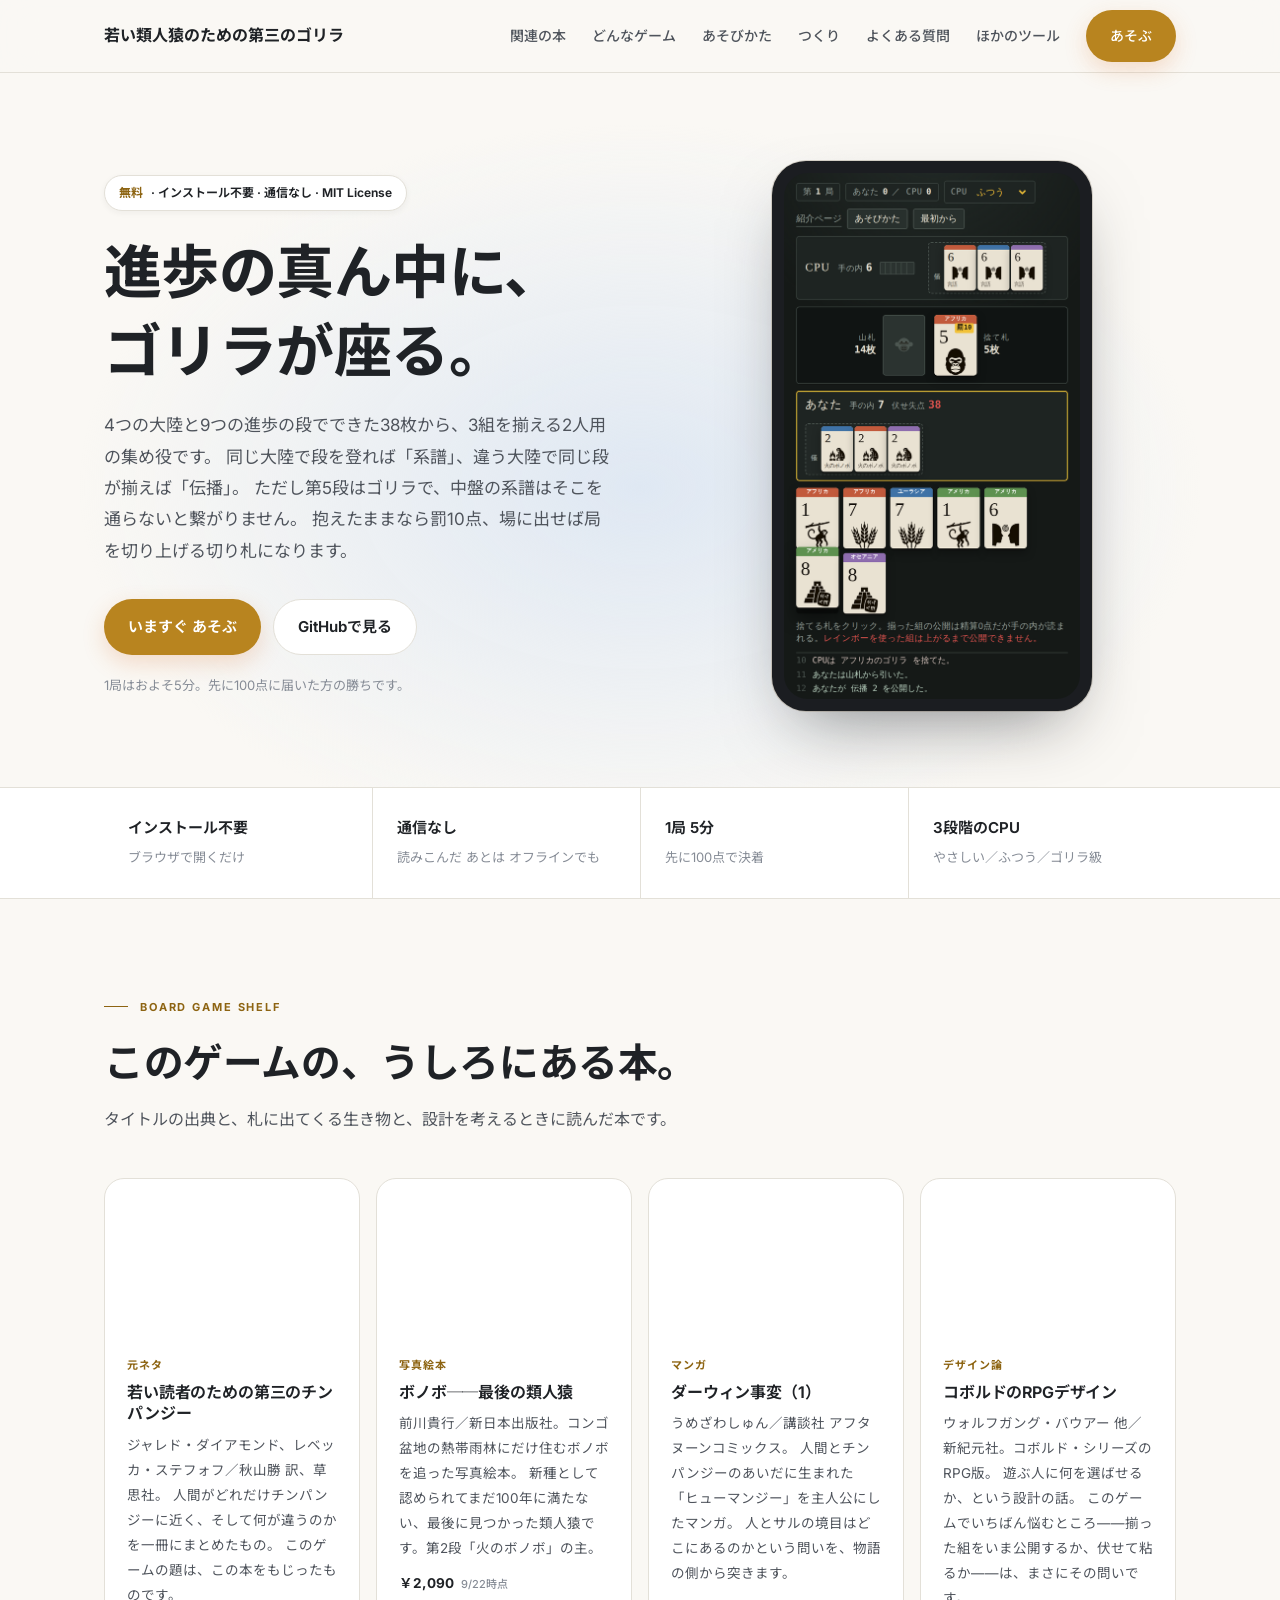
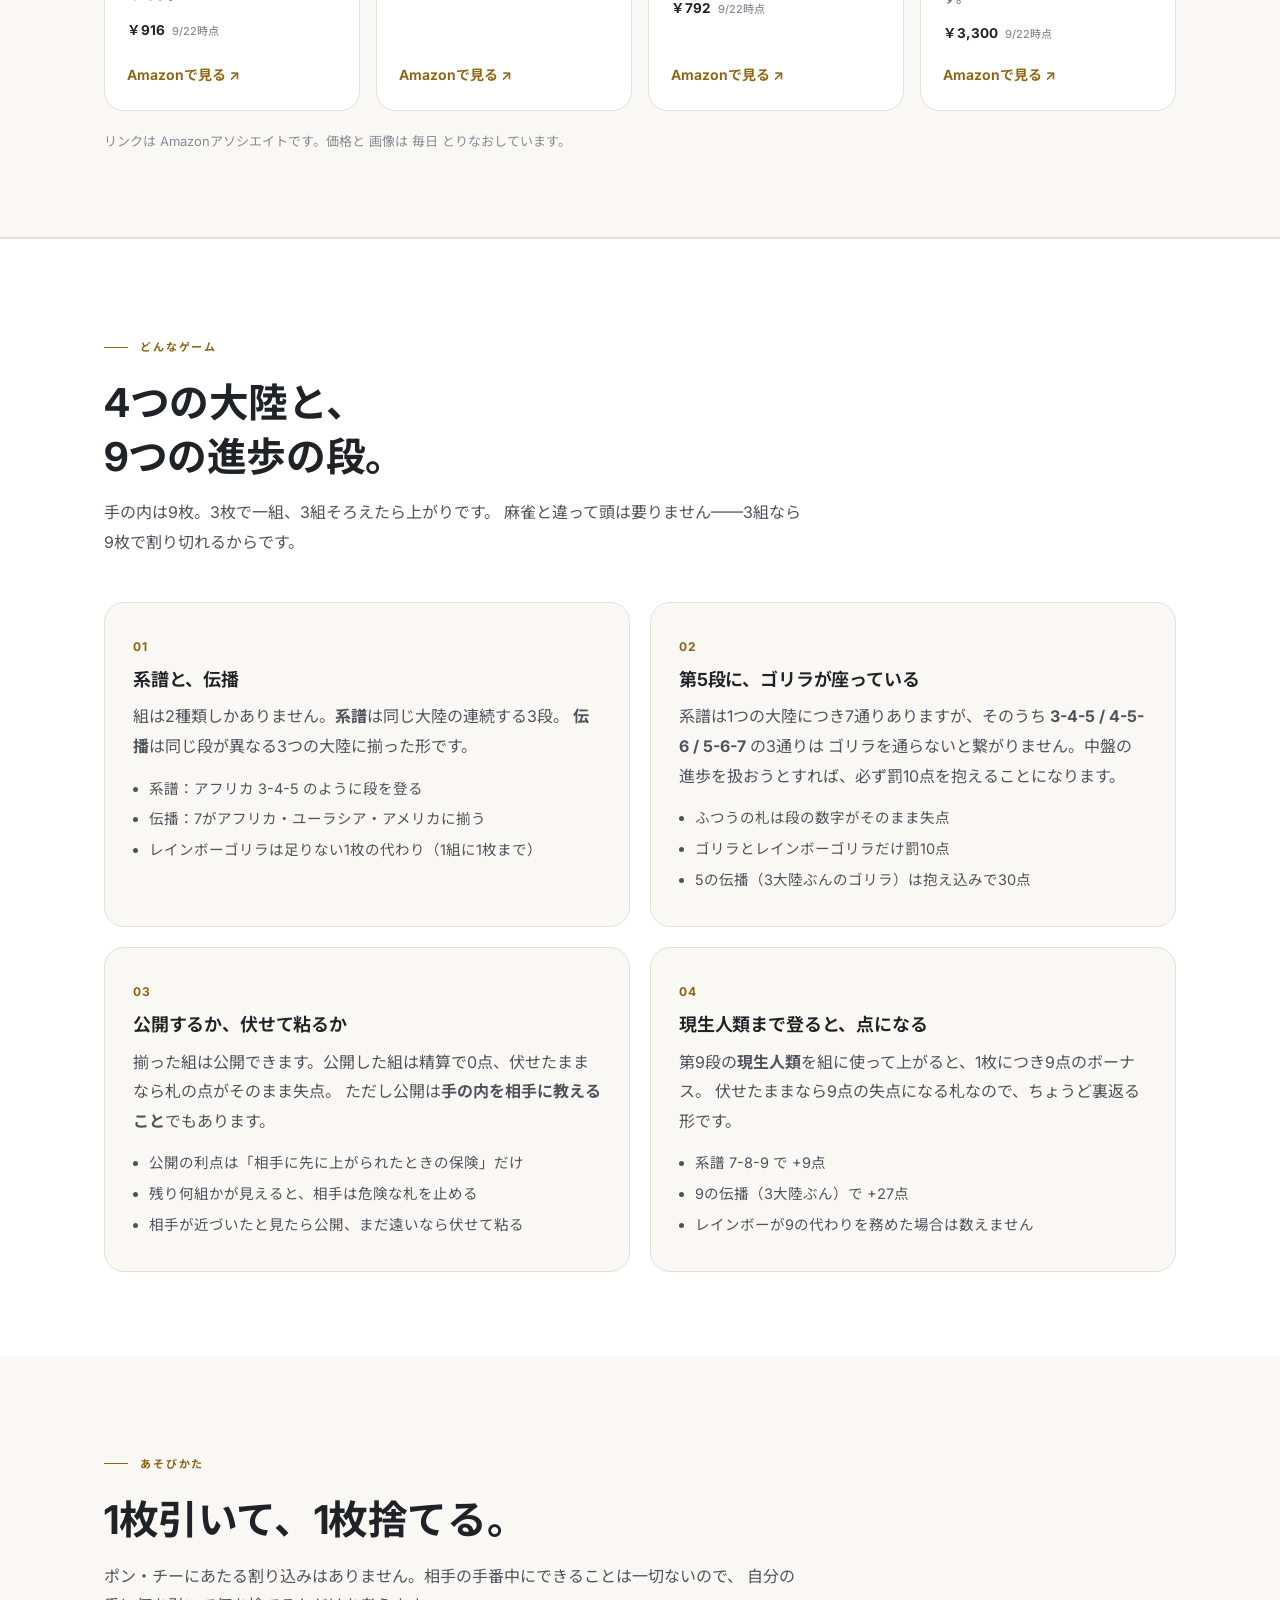
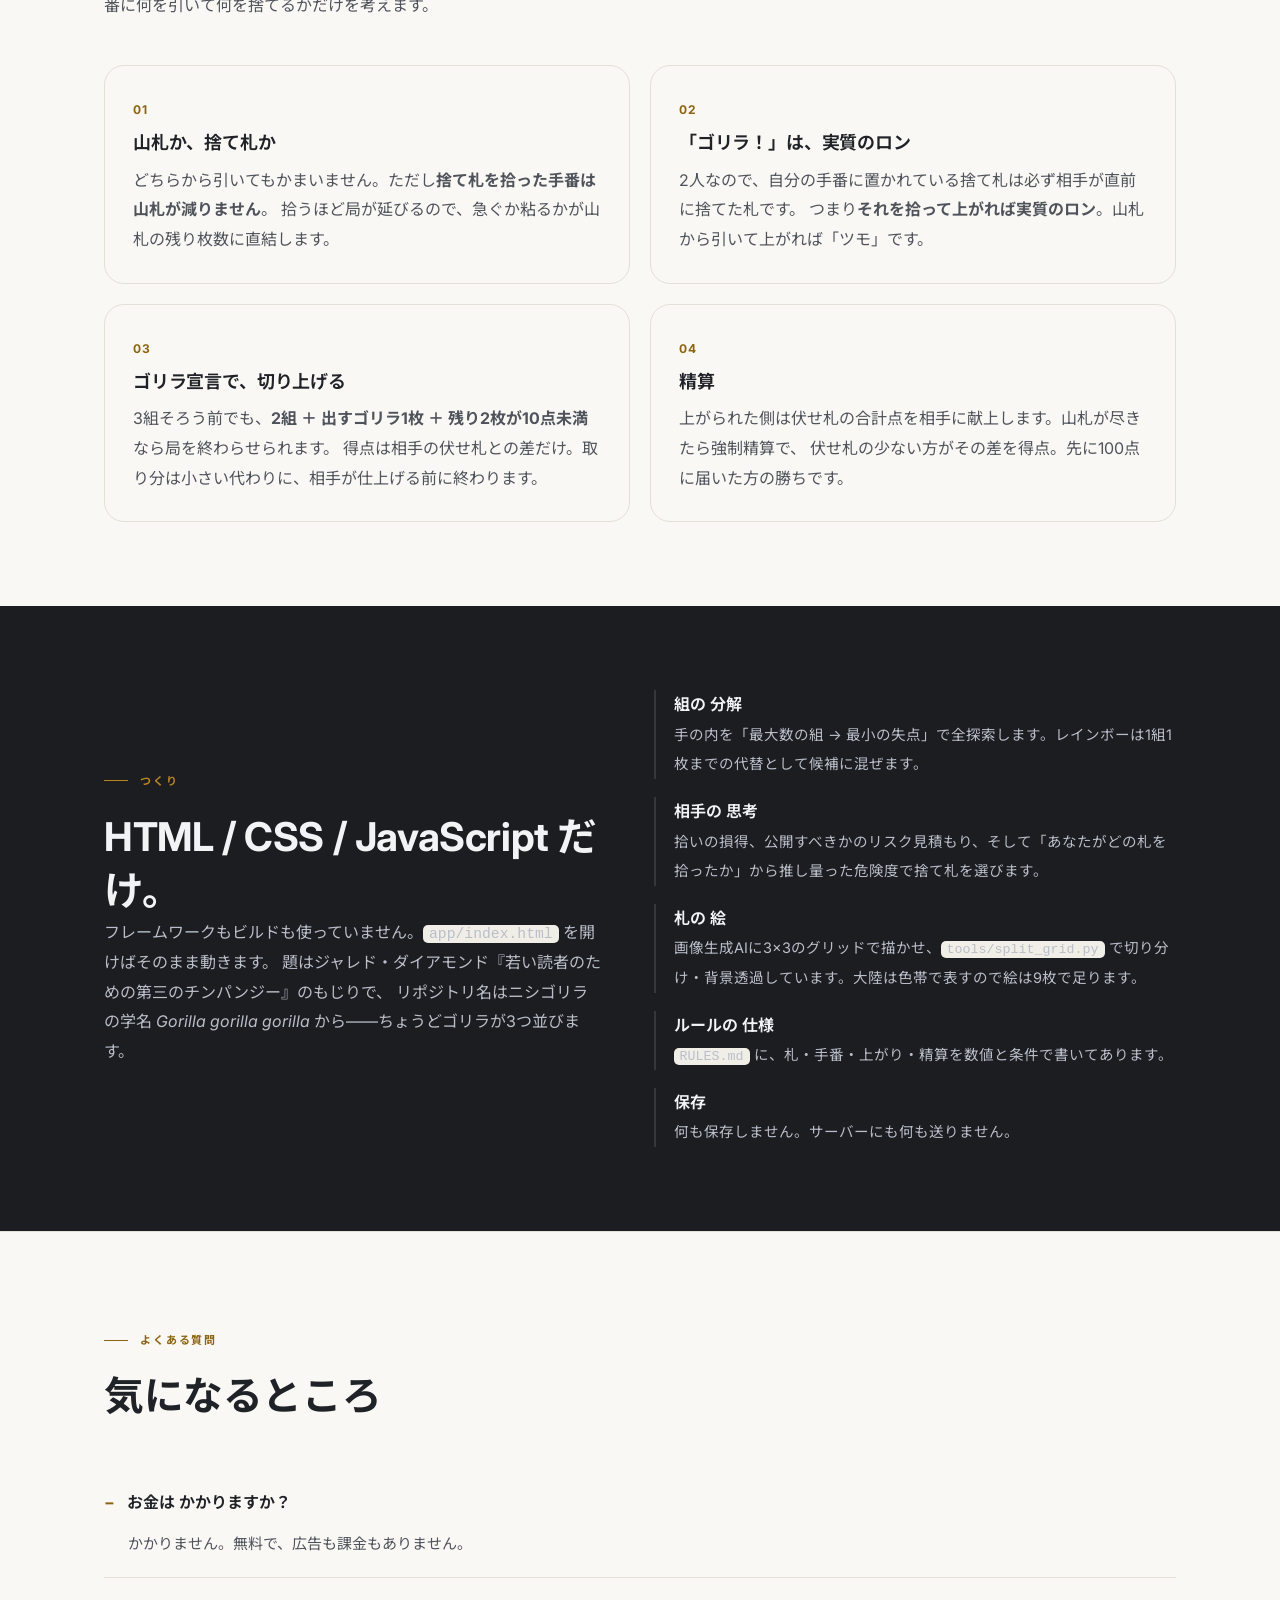
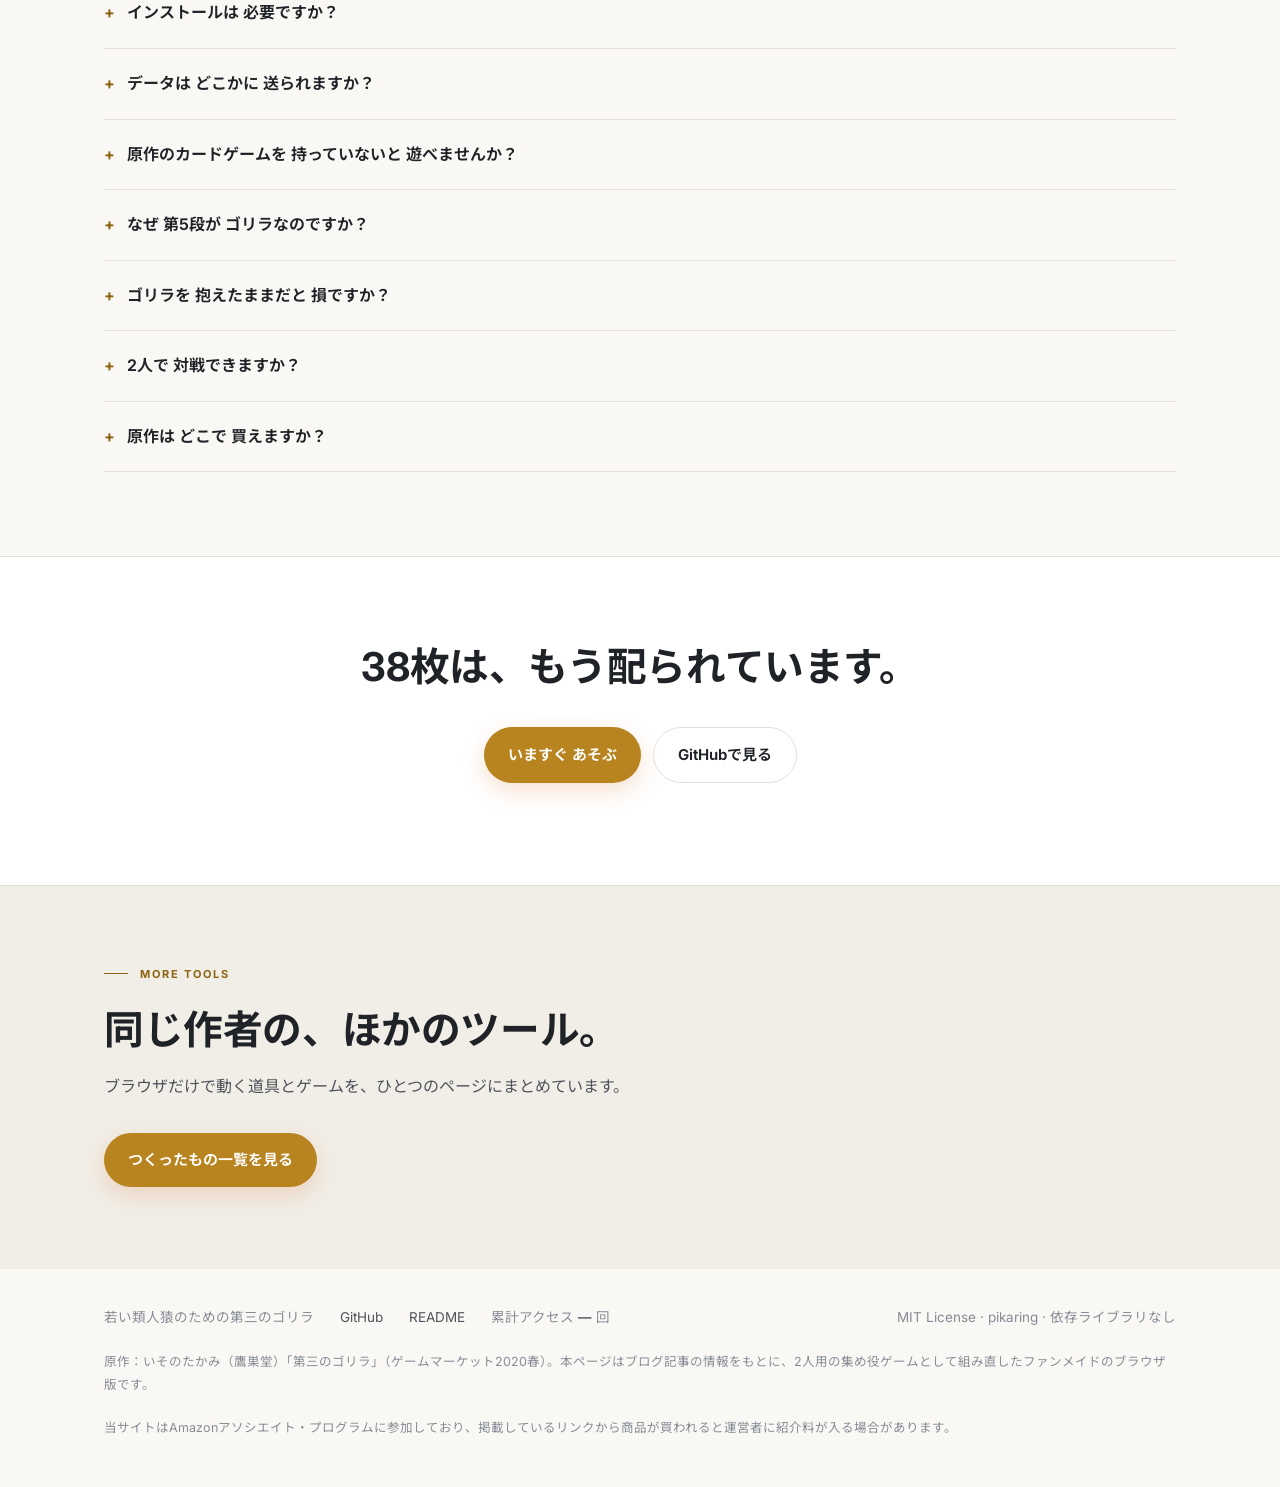
==== commit d51fb237: "ヒーローの画面を、手組みの模型から実物のスクリーンショットに差し替え 手で組んだモックは、実際の画面と作りが違っていた。 操作帯もCPU・自分の列も無く、手札は5枚（実際は9〜10枚）、 ゴリラ宣言の" ====
--- a/index.html
+++ b/index.html
@@ -80,32 +80,9 @@
       <p class="hero-note">1局はおよそ5分。先に100点に届いた方の勝ちです。</p>
     </div>
 
-    <div class="phone" aria-hidden="true">
-      <div class="screen screen-table">
-        <div class="ghud">
-          <span>CPU 手の内 <b>9</b></span>
-          <span>第 <b>1</b> 局</span>
-          <span>あなた <b>9</b></span>
-        </div>
-        <div class="gmid">
-          <div class="gslot"><div class="gback"></div><p class="gcap">山札<br><b>19</b></p></div>
-          <div class="gslot">
-            <div class="gcard">
-              <i class="gb" style="background:#5E9150"></i><span class="gn">7</span>
-              <img class="ga" src="img/7.png" alt=""><span class="gs">農耕</span>
-            </div>
-            <p class="gcap">捨て札<br><b>1</b></p>
-          </div>
-        </div>
-        <div class="ghand">
-          <div class="gcard"><i class="gb" style="background:#C25A3C"></i><span class="gn">3</span><img class="ga" src="img/3.png" alt=""><span class="gs">直立二足歩行</span></div>
-          <div class="gcard"><i class="gb" style="background:#C25A3C"></i><span class="gn">4</span><img class="ga" src="img/4.png" alt=""><span class="gs">石器</span></div>
-          <div class="gcard sel"><i class="gb" style="background:#C25A3C"></i><span class="gn">5</span><span class="gp">罰10</span><img class="ga" src="img/5.png" alt=""><span class="gs">ゴリラ</span></div>
-          <div class="gcard"><i class="gb" style="background:#3F72A6"></i><span class="gn">8</span><img class="ga" src="img/8.png" alt=""><span class="gs">文字と都市</span></div>
-          <div class="gcard"><i class="gb" style="background:#8E6DAE"></i><span class="gn">9</span><img class="ga" src="img/9.png" alt=""><span class="gs">現生人類</span></div>
-        </div>
-        <p class="ghint">アフリカ 3-4-5。ゴリラを通らないと繋がらない。</p>
-        <div class="gfoot"><b>ゴリラ宣言</b></div>
+    <div class="phone">
+      <div class="screen screen-shot">
+        <img src="assets/screen.png" alt="対戦画面。CPUと自分がそれぞれ1組を公開し、捨て札にアフリカのゴリラが出ているところ。" width="600" height="1067">
       </div>
     </div>
   </div>
--- a/assets/site.css
+++ b/assets/site.css
@@ -237,51 +237,8 @@
 
 
 
-/* ========== ヒーローの画面モック（このゲーム用） ==========
-   app/index.html の 標本ケースと 札を そのまま 縮めたもの。
-   札の絵は img/1.png 〜 9.png を そのまま 使う。 */
-.screen-table {
-  display: flex;
-  flex-direction: column;
-  height: 100%;
-  padding: 0;
-  gap: 0;
-  background: radial-gradient(120% 80% at 50% -5%, #2b3430 0%, #1a211e 55%, #121816 100%);
-  overflow: hidden;
-}
-.ghud {
-  display: flex; justify-content: space-between; align-items: baseline;
-  padding: 9px 10px 4px; font-size: 8.5px; color: #96a09a; letter-spacing: .04em;
-}
-.ghud b { color: #e6e1d4; font-size: 11px; font-weight: 700; }
-.gmid { display: flex; align-items: flex-start; justify-content: center; gap: 12px; padding: 4px 0 6px; }
-.gslot { text-align: center; }
-.gcap { font-size: 7.5px; color: #96a09a; line-height: 1.5; margin: 3px 0 0; letter-spacing: .06em; }
-.gcap b { color: #e6e1d4; font-size: 9px; }
-.gback { width: 34px; height: 48px; border-radius: 4px; background: #2b3330; box-shadow: inset 0 0 0 1px #434d48; }
-.ghand { display: flex; gap: 3px; justify-content: center; padding: 0 6px; }
-.gcard {
-  width: 34px; height: 48px; border-radius: 4px; background: #e9e2d2;
-  display: flex; flex-direction: column; overflow: hidden; flex: 0 0 auto; position: relative;
-  box-shadow: 0 1px 0 rgba(0, 0, 0, .45);
-}
-.gcard .gb { display: block; height: 6px; flex: none; }
-.gcard .gn { font-size: 12px; font-weight: 700; color: #14100c; line-height: 1; padding: 3px 0 0 4px; }
-.gcard .ga { display: block; width: 100%; height: 22px; object-fit: contain; margin-top: 1px; mix-blend-mode: multiply; }
-.gcard .gs { font-size: 5.5px; color: #3a332b; line-height: 1.2; padding: 0 3px 3px; margin-top: auto; }
-.gcard .gp {
-  position: absolute; right: 2px; top: 8px; font-size: 5.5px; font-weight: 700;
-  color: #14100c; background: #f2c238; border-radius: 2px; padding: 0 2px;
-}
-.gcard.sel { box-shadow: 0 0 0 2px #f2c238, 0 1px 0 rgba(0, 0, 0, .45); }
-.ghint {
-  margin: 9px 10px 0; font-size: 7.5px; line-height: 1.7; color: #96a09a;
-  text-align: center; letter-spacing: .03em;
-}
-.gfoot { margin-top: auto; padding: 8px 8px 10px; text-align: center; }
-.gfoot b {
-  display: inline-block;
-  background: linear-gradient(180deg, #f5d068, #e0ad2c);
-  color: #3a2a06; border-radius: 8px; padding: 6px 15px; font-size: 11px;
-  box-shadow: 0 2px 0 #a87c16;
-}
+/* ========== ヒーローの画面（このゲーム用） ==========
+   手で組んだ模型ではなく、app/index.html を 390px幅で 撮った 実物。
+   撮り直すときは tools/make_screen.mjs を 走らせる。 */
+.screen-shot { padding: 0; min-height: 0; gap: 0; background: #151917; }
+.screen-shot img { display: block; width: 100%; height: auto; }
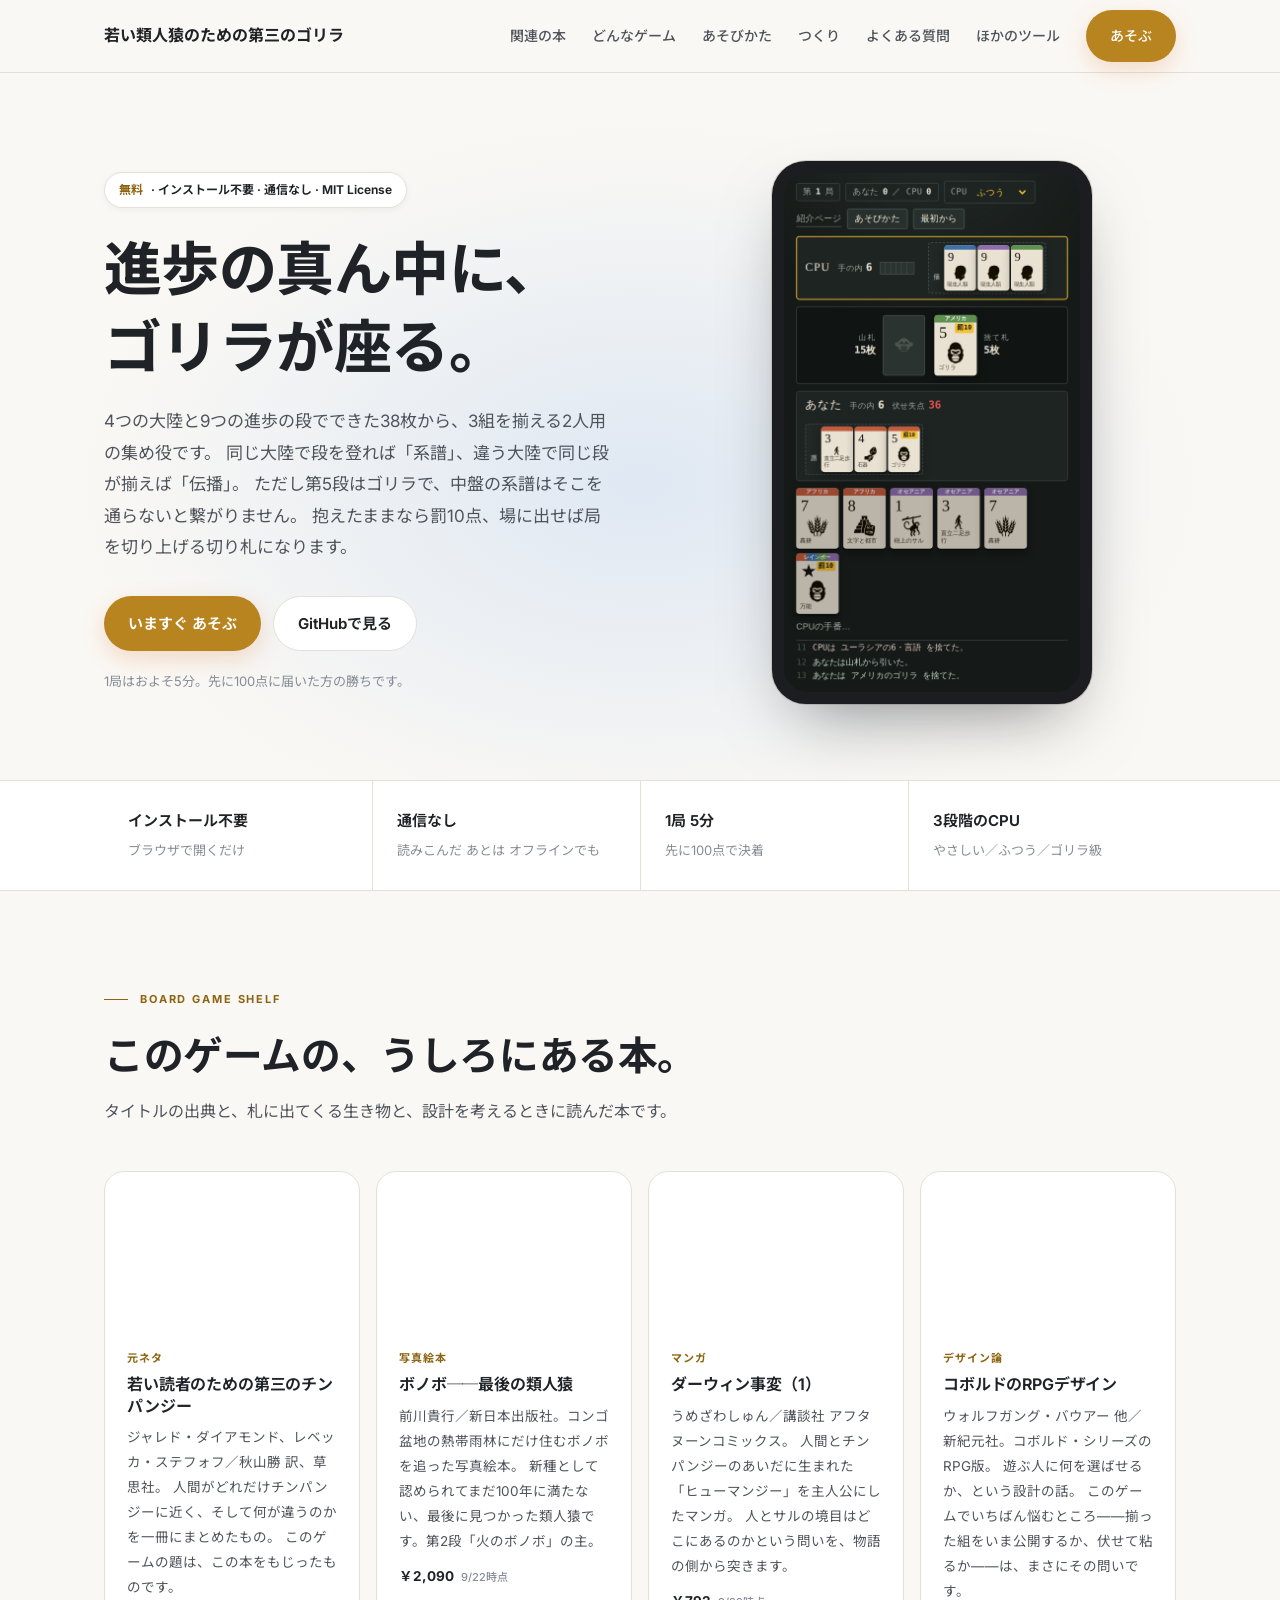
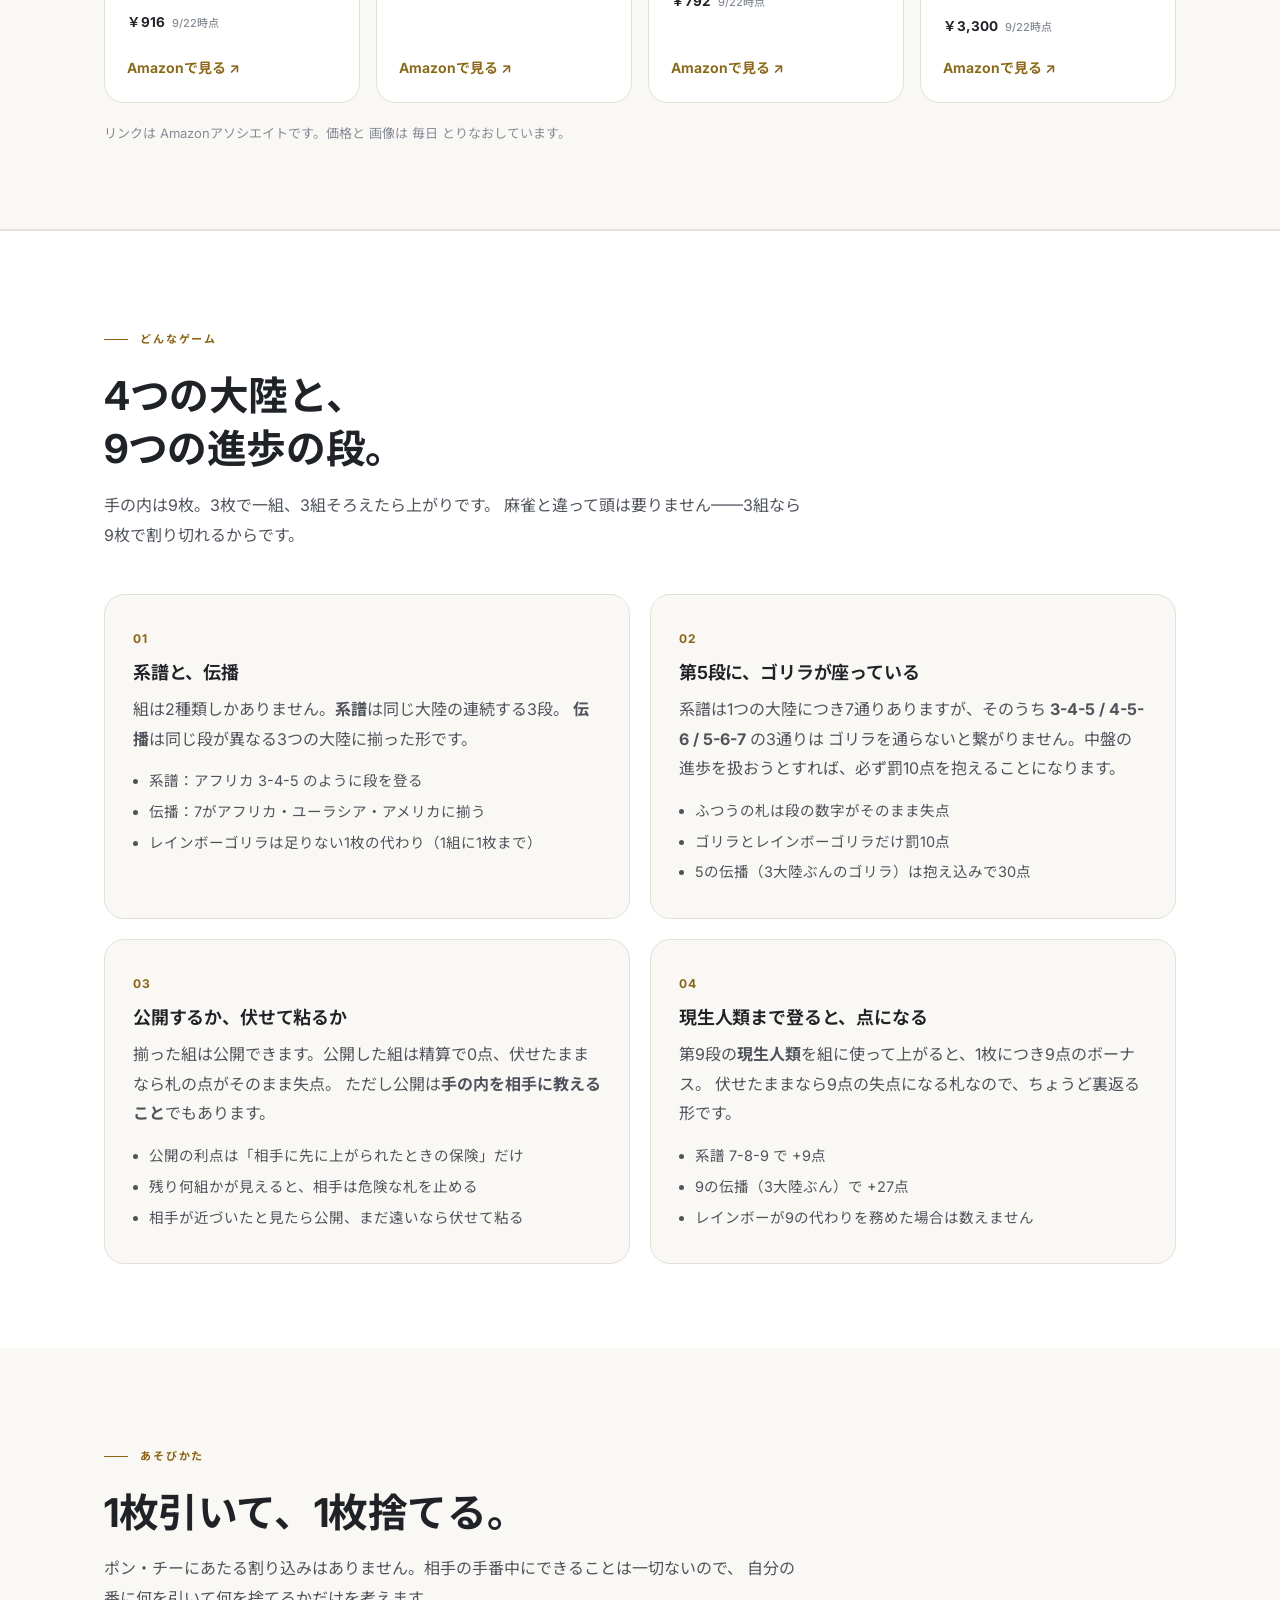
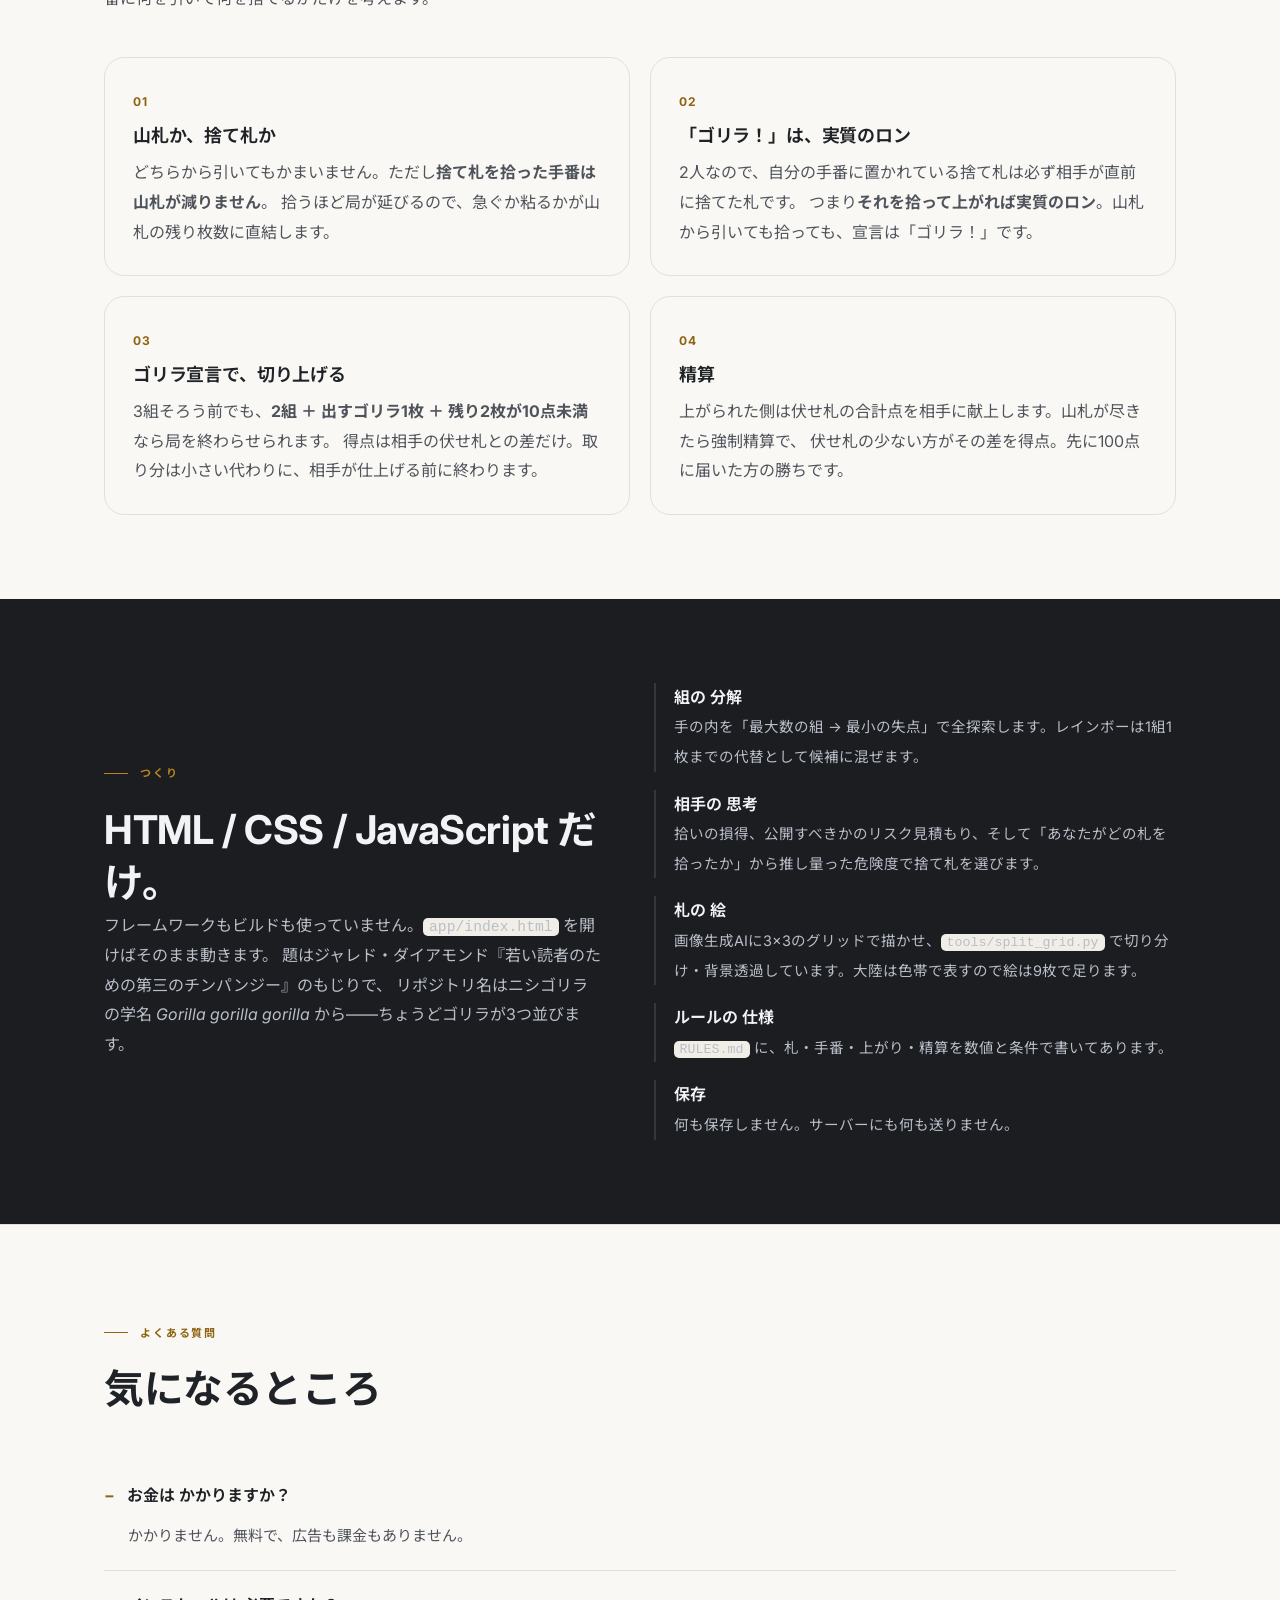
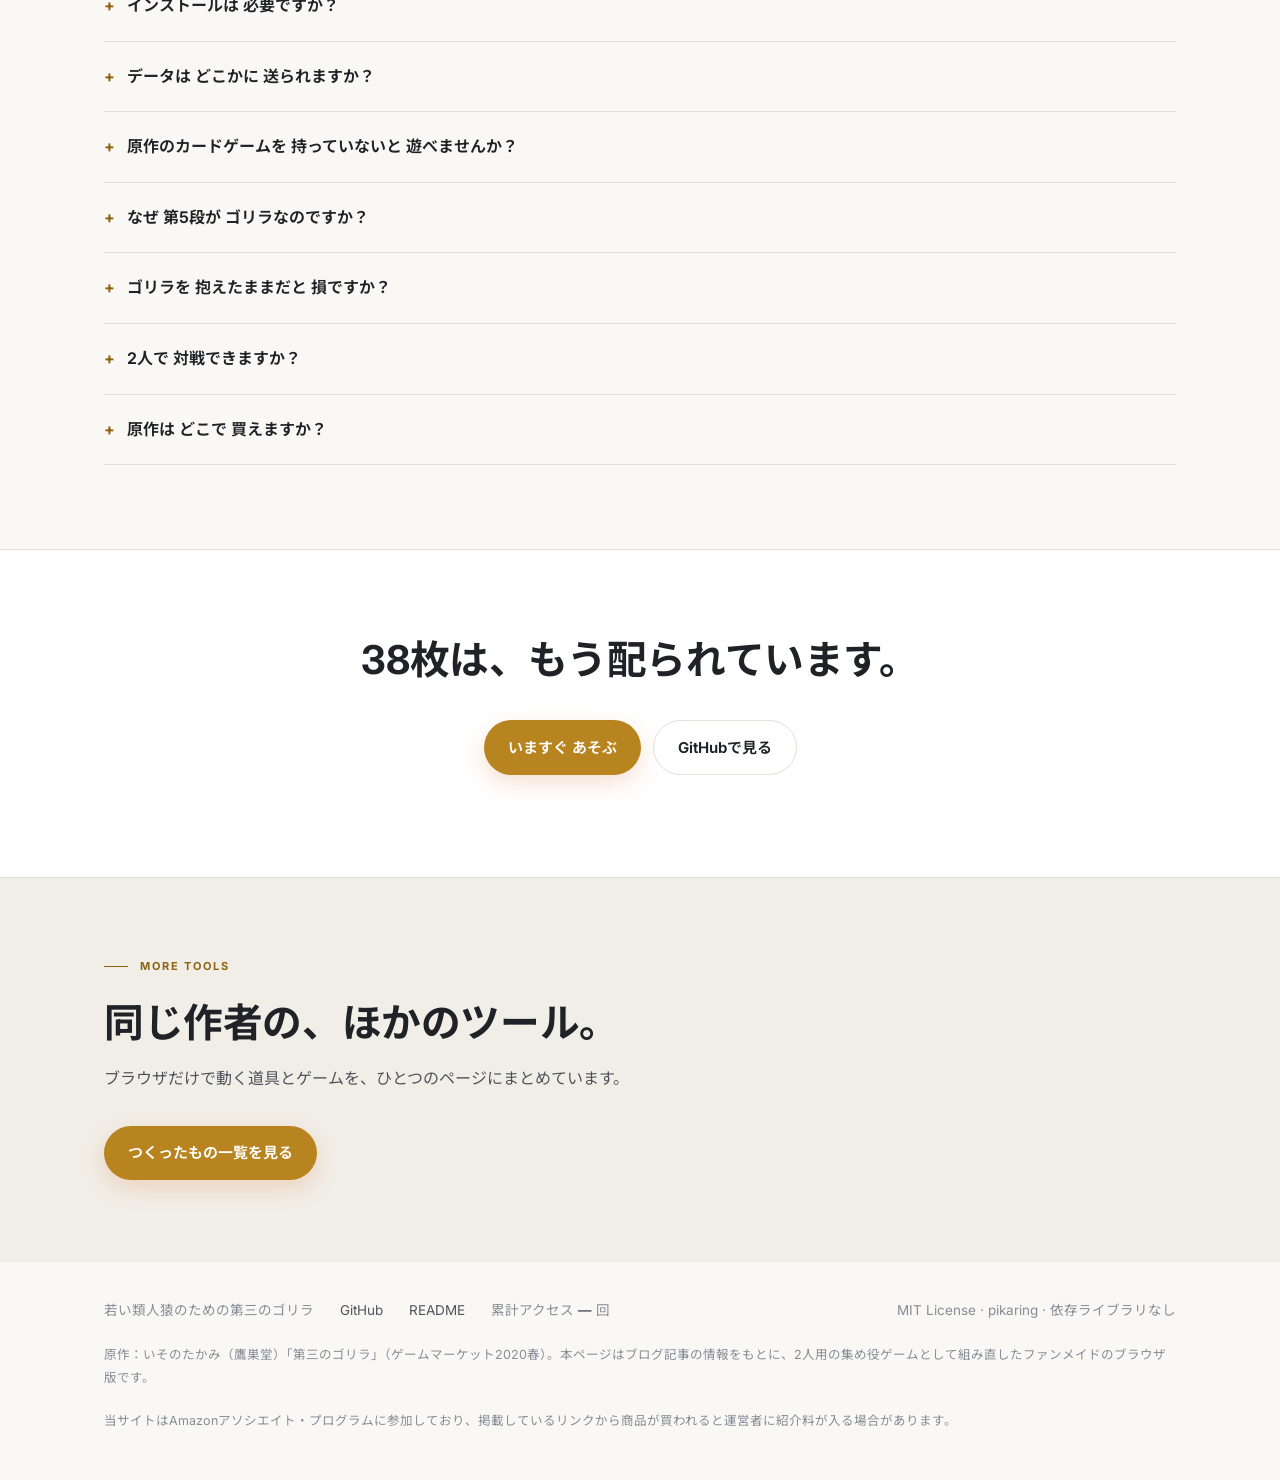
==== commit 06e3e7e7: "札の段名が切れる不具合を修正、万能の表記とツモの呼び名を変更 1) 段名が切れていた  絵の高さを 38px で固定していたため、狭い画面（札 56x80）では 帯12 + 数字30 + 絵38 = " ====
--- a/index.html
+++ b/index.html
@@ -82,7 +82,7 @@
 
     <div class="phone">
       <div class="screen screen-shot">
-        <img src="assets/screen.png" alt="対戦画面。CPUと自分がそれぞれ1組を公開し、捨て札にアフリカのゴリラが出ているところ。" width="600" height="1067">
+        <img src="assets/screen.png" alt="対戦画面。CPUと自分がそれぞれ1組を公開し、捨て札にアフリカのゴリラが出ているところ。" width="600" height="1052">
       </div>
     </div>
   </div>
@@ -222,7 +222,7 @@
         <span class="num">02</span>
         <h3>「ゴリラ！」は、実質のロン</h3>
         <p>2人なので、自分の手番に置かれている捨て札は必ず相手が直前に捨てた札です。
-          つまり<b>それを拾って上がれば実質のロン</b>。山札から引いて上がれば「ツモ」です。</p>
+          つまり<b>それを拾って上がれば実質のロン</b>。山札から引いても拾っても、宣言は「ゴリラ！」です。</p>
       </div>
       <div class="card">
         <span class="num">03</span>
--- a/assets/site.css
+++ b/assets/site.css
@@ -240,5 +240,15 @@
 /* ========== ヒーローの画面（このゲーム用） ==========
    手で組んだ模型ではなく、app/index.html を 390px幅で 撮った 実物。
    撮り直すときは tools/make_screen.mjs を 走らせる。 */
-.screen-shot { padding: 0; min-height: 0; gap: 0; background: #151917; }
-.screen-shot img { display: block; width: 100%; height: auto; }
+/* 画像は フレックスの 子に しない。縦方向フレックスの 中の img は、
+   iOS Safari が 本来の 高さの まま 置いて しまい、縦横比が 崩れる。
+   念のため aspect-ratio でも 比率を 固定して おく。 */
+.screen-shot { display: block; padding: 0; min-height: 0; background: #151917; }
+.screen-shot img { display: block; width: 100%; height: auto; aspect-ratio: 600 / 1052; }
+
+/* ---- このサイトの 題は 長い（15字）ので、狭い画面での ヘッダー ----
+   そのままだと 題が 2行に なり、「あそぶ」の ボタンが 潰れて 縦書きに なる。 */
+@media (max-width: 560px) {
+  .header .brand { font-size: 14px; letter-spacing: 0; }
+  .nav .btn-main { white-space: nowrap; }
+}
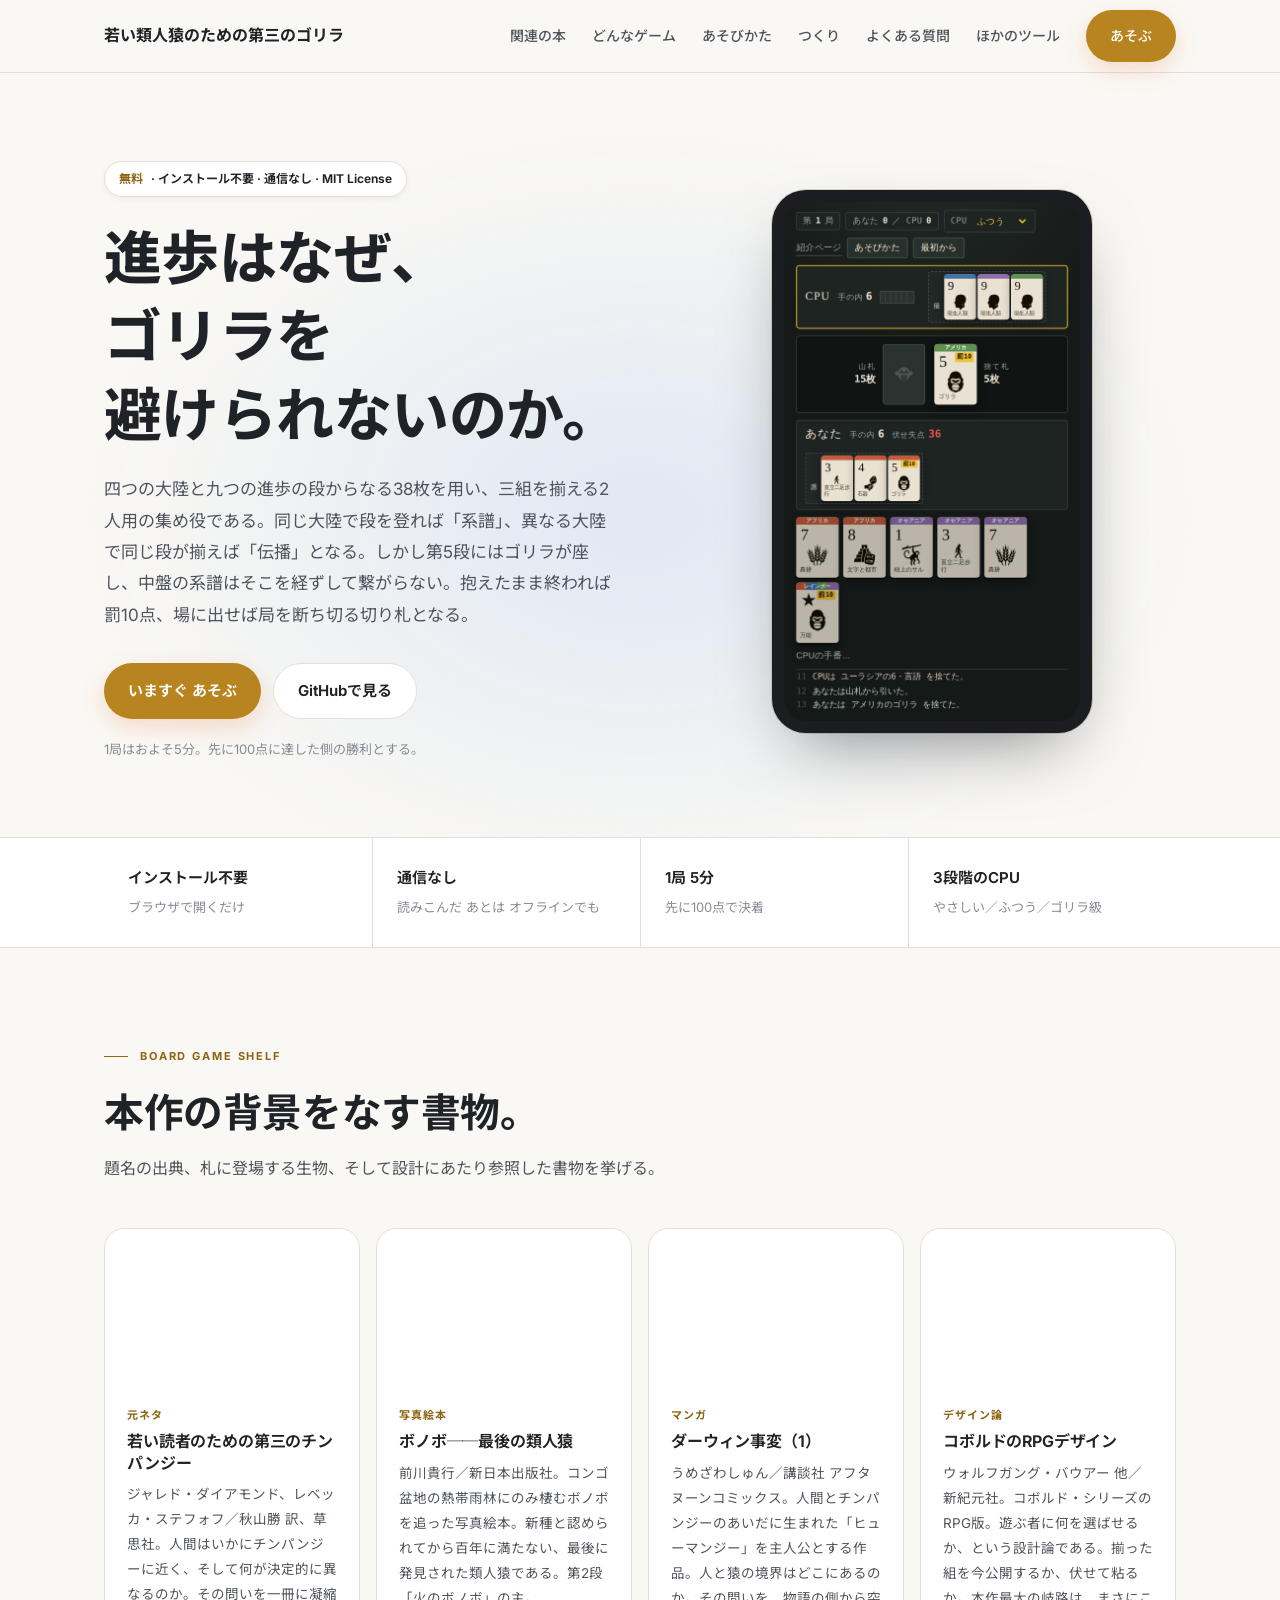
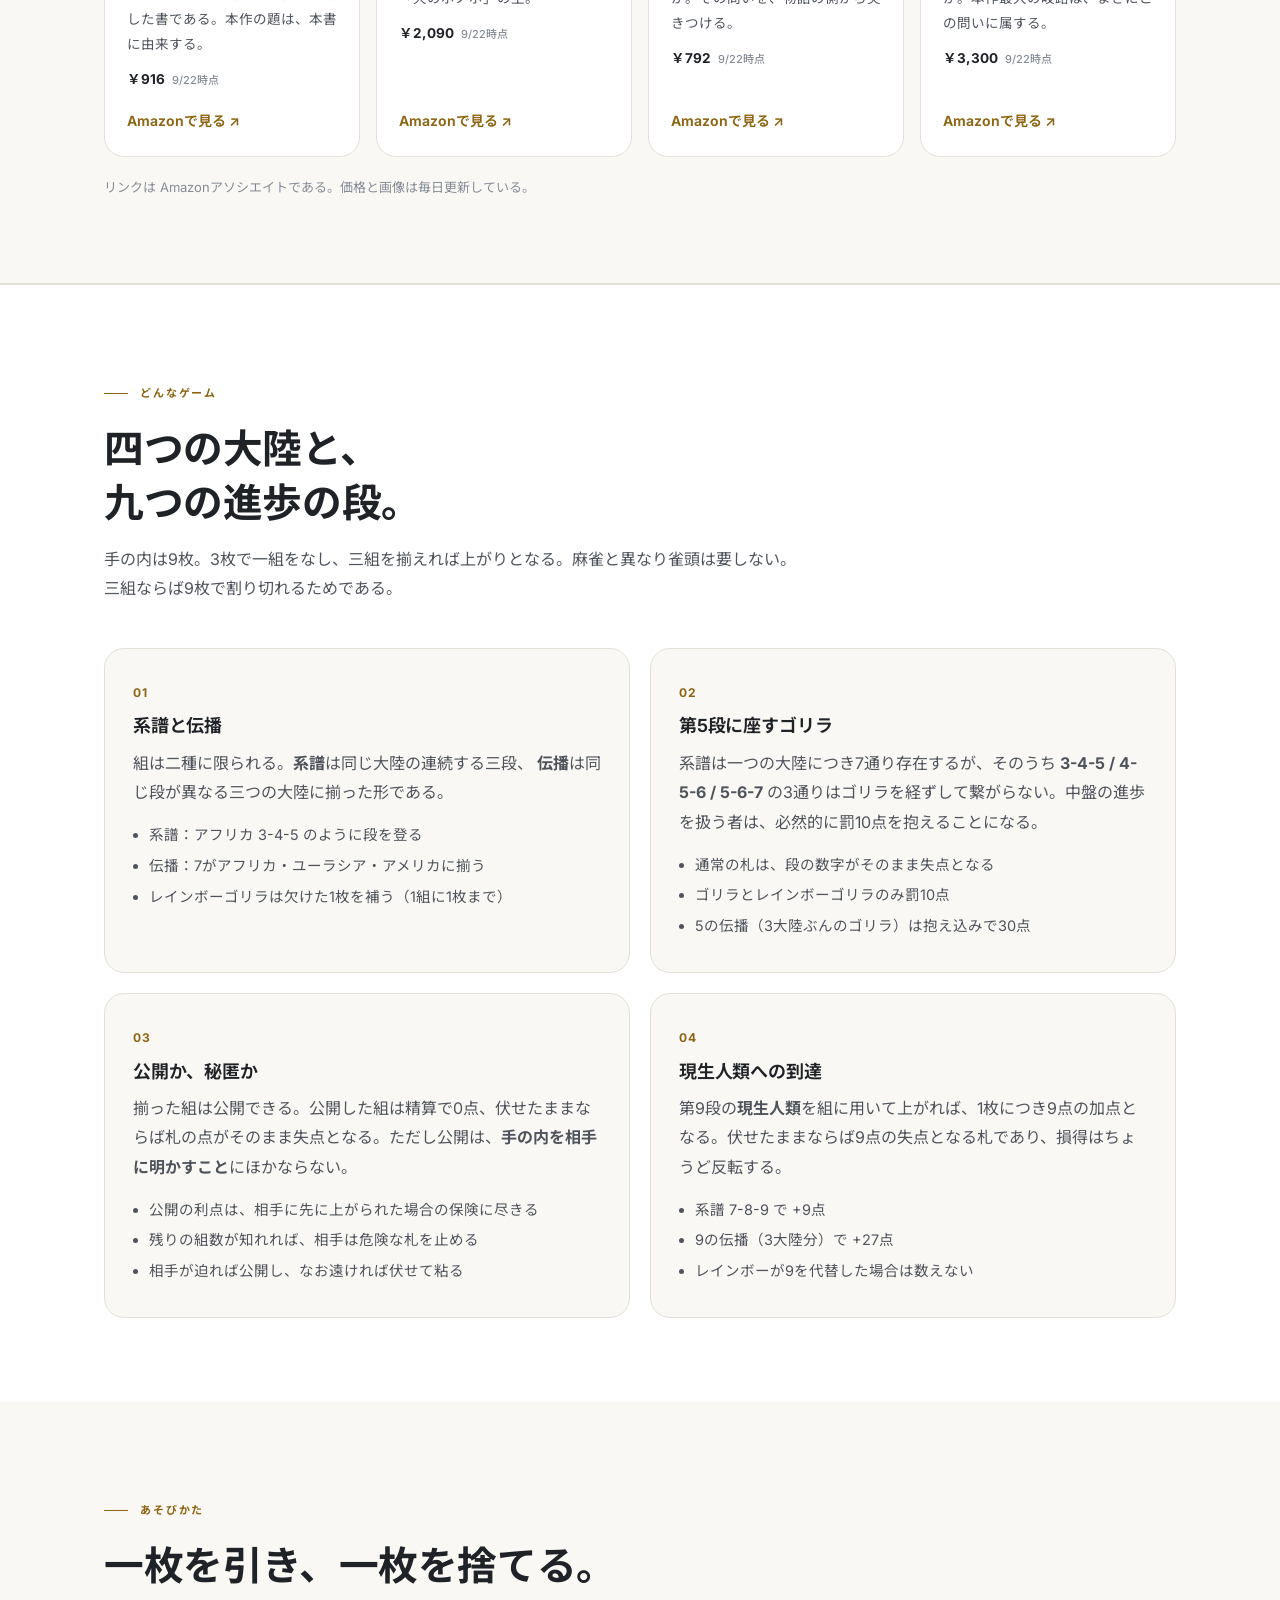
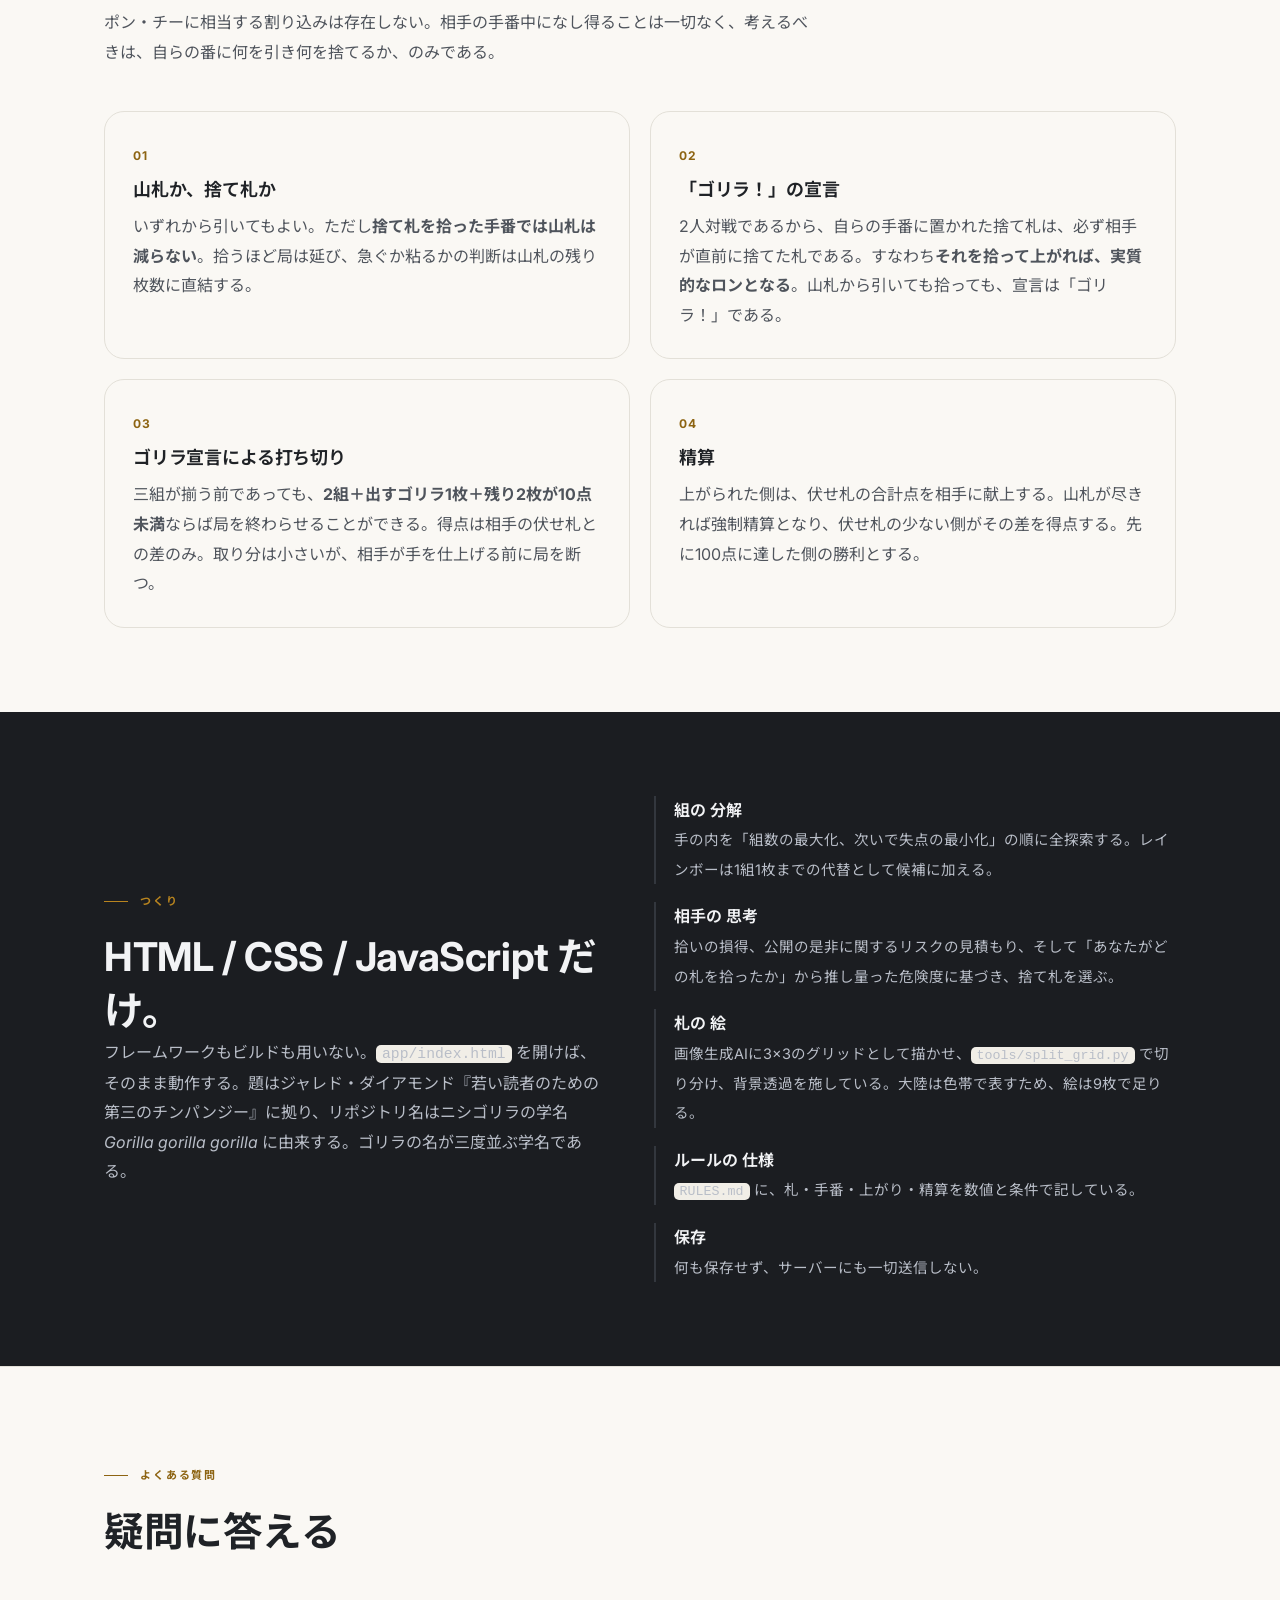
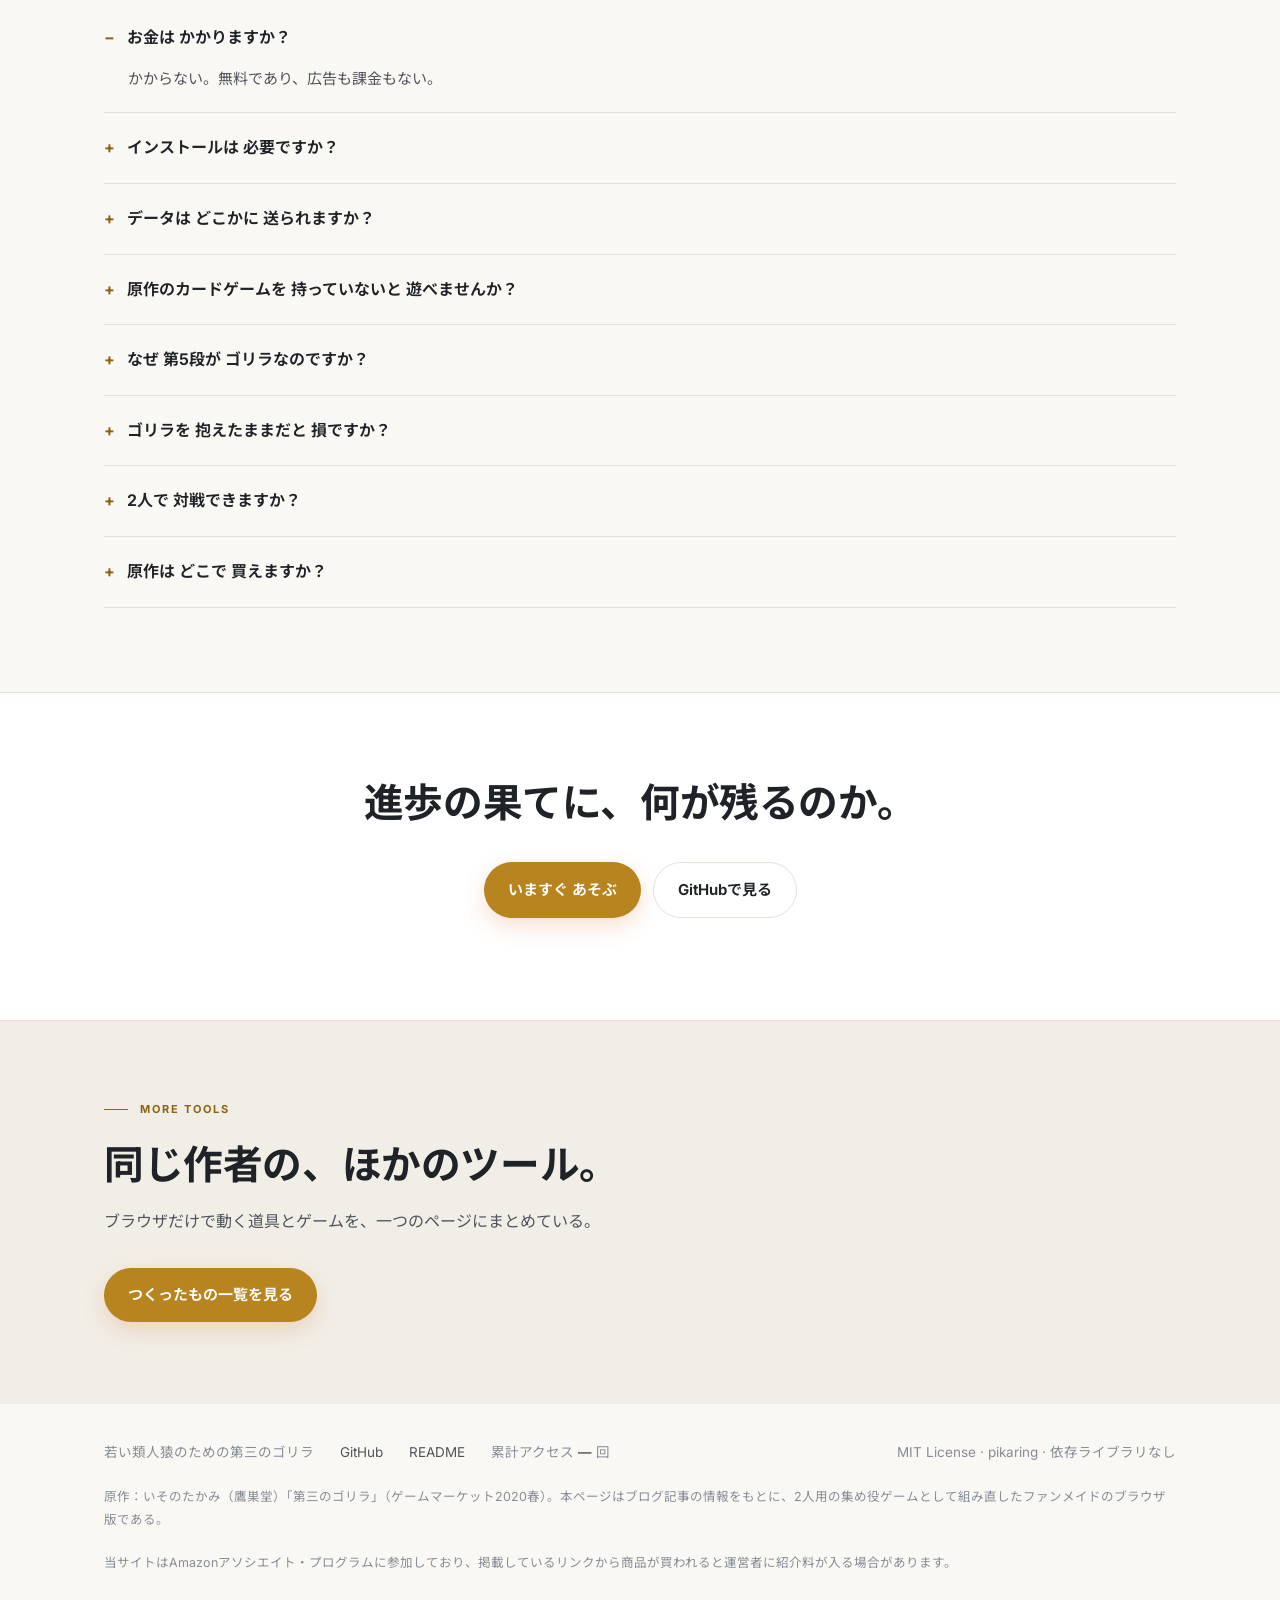
==== commit 43d09500: "紹介ページの文体を、本の帯のような である調 に改める Co-Authored-By: Claude Opus 5.5 <noreply@anthropic.com> Claude-Session: " ====
--- a/index.html
+++ b/index.html
@@ -68,16 +68,13 @@
   <div class="wrap hero-grid">
     <div>
       <span class="pill"><b>無料</b> · インストール不要 · 通信なし · MIT License</span>
-      <h1>進歩の真ん中に、<br>ゴリラが座る。</h1>
-      <p class="lead">4つの大陸と9つの進歩の段でできた38枚から、3組を揃える2人用の集め役です。
-        同じ大陸で段を登れば「系譜」、違う大陸で同じ段が揃えば「伝播」。
-        ただし第5段はゴリラで、中盤の系譜はそこを通らないと繋がりません。
-        抱えたままなら罰10点、場に出せば局を切り上げる切り札になります。</p>
+      <h1>進歩はなぜ、<br>ゴリラを<br>避けられないのか。</h1>
+      <p class="lead">四つの大陸と九つの進歩の段からなる38枚を用い、三組を揃える2人用の集め役である。同じ大陸で段を登れば「系譜」、異なる大陸で同じ段が揃えば「伝播」となる。しかし第5段にはゴリラが座し、中盤の系譜はそこを経ずして繋がらない。抱えたまま終われば罰10点、場に出せば局を断ち切る切り札となる。</p>
       <div class="hero-actions">
         <a class="btn btn-main" href="app/">いますぐ あそぶ</a>
         <a class="btn btn-sub" href="https://github.com/pikaring/gorilla-gorilla-gorilla">GitHubで見る</a>
       </div>
-      <p class="hero-note">1局はおよそ5分。先に100点に届いた方の勝ちです。</p>
+      <p class="hero-note">1局はおよそ5分。先に100点に達した側の勝利とする。</p>
     </div>
 
     <div class="phone">
@@ -101,48 +98,41 @@
   <div class="wrap">
     <div class="sec-head">
       <p class="eyebrow">BOARD GAME SHELF</p>
-      <h2>このゲームの、うしろにある本。</h2>
-      <p>タイトルの出典と、札に出てくる生き物と、設計を考えるときに読んだ本です。</p>
+      <h2>本作の背景をなす書物。</h2>
+      <p>題名の出典、札に登場する生物、そして設計にあたり参照した書物を挙げる。</p>
     </div>
     <div class="goods-grid">
 
       <div class="good" data-asin="B01HT2GZL4">
         <p class="gcat">元ネタ</p>
         <h3>若い読者のための第三のチンパンジー</h3>
-        <p>ジャレド・ダイアモンド、レベッカ・ステフォフ／秋山勝 訳、草思社。
-          人間がどれだけチンパンジーに近く、そして何が違うのかを一冊にまとめたもの。
-          このゲームの題は、この本をもじったものです。</p>
+        <p>ジャレド・ダイアモンド、レベッカ・ステフォフ／秋山勝 訳、草思社。人間はいかにチンパンジーに近く、そして何が決定的に異なるのか。その問いを一冊に凝縮した書である。本作の題は、本書に由来する。</p>
         <a class="glink" href="https://www.amazon.co.jp/dp/B01HT2GZL4?tag=redcomet-22" target="_blank" rel="sponsored noopener">Amazonで見る ↗</a>
       </div>
 
       <div class="good" data-asin="4406068775">
         <p class="gcat">写真絵本</p>
         <h3>ボノボ──最後の類人猿</h3>
-        <p>前川貴行／新日本出版社。コンゴ盆地の熱帯雨林にだけ住むボノボを追った写真絵本。
-          新種として認められてまだ100年に満たない、最後に見つかった類人猿です。第2段「火のボノボ」の主。</p>
+        <p>前川貴行／新日本出版社。コンゴ盆地の熱帯雨林にのみ棲むボノボを追った写真絵本。新種と認められてから百年に満たない、最後に発見された類人猿である。第2段「火のボノボ」の主。</p>
         <a class="glink" href="https://www.amazon.co.jp/dp/4406068775?tag=redcomet-22" target="_blank" rel="sponsored noopener">Amazonで見る ↗</a>
       </div>
 
       <div class="good" data-asin="B08N68FBQB">
         <p class="gcat">マンガ</p>
         <h3>ダーウィン事変（1）</h3>
-        <p>うめざわしゅん／講談社 アフタヌーンコミックス。
-          人間とチンパンジーのあいだに生まれた「ヒューマンジー」を主人公にしたマンガ。
-          人とサルの境目はどこにあるのかという問いを、物語の側から突きます。</p>
+        <p>うめざわしゅん／講談社 アフタヌーンコミックス。人間とチンパンジーのあいだに生まれた「ヒューマンジー」を主人公とする作品。人と猿の境界はどこにあるのか。その問いを、物語の側から突きつける。</p>
         <a class="glink" href="https://www.amazon.co.jp/dp/B08N68FBQB?tag=redcomet-22" target="_blank" rel="sponsored noopener">Amazonで見る ↗</a>
       </div>
 
       <div class="good" data-asin="4775319205">
         <p class="gcat">デザイン論</p>
         <h3>コボルドのRPGデザイン</h3>
-        <p>ウォルフガング・バウアー 他／新紀元社。コボルド・シリーズのRPG版。
-          遊ぶ人に何を選ばせるか、という設計の話。
-          このゲームでいちばん悩むところ——揃った組をいま公開するか、伏せて粘るか——は、まさにその問いです。</p>
+        <p>ウォルフガング・バウアー 他／新紀元社。コボルド・シリーズのRPG版。遊ぶ者に何を選ばせるか、という設計論である。揃った組を今公開するか、伏せて粘るか。本作最大の岐路は、まさにこの問いに属する。</p>
         <a class="glink" href="https://www.amazon.co.jp/dp/4775319205?tag=redcomet-22" target="_blank" rel="sponsored noopener">Amazonで見る ↗</a>
       </div>
 
     </div>
-    <p class="goods-note">リンクは Amazonアソシエイトです。価格と 画像は 毎日 とりなおしています。</p>
+    <p class="goods-note">リンクは Amazonアソシエイトである。価格と画像は毎日更新している。</p>
   </div>
 </section>
 
@@ -150,53 +140,49 @@
   <div class="wrap">
     <div class="sec-head">
       <p class="eyebrow">どんなゲーム</p>
-      <h2>4つの大陸と、<br>9つの進歩の段。</h2>
-      <p>手の内は9枚。3枚で一組、3組そろえたら上がりです。
-        麻雀と違って頭は要りません——3組なら9枚で割り切れるからです。</p>
+      <h2>四つの大陸と、<br>九つの進歩の段。</h2>
+      <p>手の内は9枚。3枚で一組をなし、三組を揃えれば上がりとなる。麻雀と異なり雀頭は要しない。三組ならば9枚で割り切れるためである。</p>
     </div>
     <div class="cards">
       <div class="card">
         <span class="num">01</span>
-        <h3>系譜と、伝播</h3>
-        <p>組は2種類しかありません。<b>系譜</b>は同じ大陸の連続する3段。
-          <b>伝播</b>は同じ段が異なる3つの大陸に揃った形です。</p>
+        <h3>系譜と伝播</h3>
+        <p>組は二種に限られる。<b>系譜</b>は同じ大陸の連続する三段、
+          <b>伝播</b>は同じ段が異なる三つの大陸に揃った形である。</p>
         <ul>
           <li>系譜：アフリカ 3-4-5 のように段を登る</li>
           <li>伝播：7がアフリカ・ユーラシア・アメリカに揃う</li>
-          <li>レインボーゴリラは足りない1枚の代わり（1組に1枚まで）</li>
+          <li>レインボーゴリラは欠けた1枚を補う（1組に1枚まで）</li>
         </ul>
       </div>
       <div class="card">
         <span class="num">02</span>
-        <h3>第5段に、ゴリラが座っている</h3>
-        <p>系譜は1つの大陸につき7通りありますが、そのうち <b>3-4-5 / 4-5-6 / 5-6-7</b> の3通りは
-          ゴリラを通らないと繋がりません。中盤の進歩を扱おうとすれば、必ず罰10点を抱えることになります。</p>
+        <h3>第5段に座すゴリラ</h3>
+        <p>系譜は一つの大陸につき7通り存在するが、そのうち <b>3-4-5 / 4-5-6 / 5-6-7</b> の3通りはゴリラを経ずして繋がらない。中盤の進歩を扱う者は、必然的に罰10点を抱えることになる。</p>
         <ul>
-          <li>ふつうの札は段の数字がそのまま失点</li>
-          <li>ゴリラとレインボーゴリラだけ罰10点</li>
+          <li>通常の札は、段の数字がそのまま失点となる</li>
+          <li>ゴリラとレインボーゴリラのみ罰10点</li>
           <li>5の伝播（3大陸ぶんのゴリラ）は抱え込みで30点</li>
         </ul>
       </div>
       <div class="card">
         <span class="num">03</span>
-        <h3>公開するか、伏せて粘るか</h3>
-        <p>揃った組は公開できます。公開した組は精算で0点、伏せたままなら札の点がそのまま失点。
-          ただし公開は<b>手の内を相手に教えること</b>でもあります。</p>
+        <h3>公開か、秘匿か</h3>
+        <p>揃った組は公開できる。公開した組は精算で0点、伏せたままならば札の点がそのまま失点となる。ただし公開は、<b>手の内を相手に明かすこと</b>にほかならない。</p>
         <ul>
-          <li>公開の利点は「相手に先に上がられたときの保険」だけ</li>
-          <li>残り何組かが見えると、相手は危険な札を止める</li>
-          <li>相手が近づいたと見たら公開、まだ遠いなら伏せて粘る</li>
+          <li>公開の利点は、相手に先に上がられた場合の保険に尽きる</li>
+          <li>残りの組数が知れれば、相手は危険な札を止める</li>
+          <li>相手が迫れば公開し、なお遠ければ伏せて粘る</li>
         </ul>
       </div>
       <div class="card">
         <span class="num">04</span>
-        <h3>現生人類まで登ると、点になる</h3>
-        <p>第9段の<b>現生人類</b>を組に使って上がると、1枚につき9点のボーナス。
-          伏せたままなら9点の失点になる札なので、ちょうど裏返る形です。</p>
+        <h3>現生人類への到達</h3>
+        <p>第9段の<b>現生人類</b>を組に用いて上がれば、1枚につき9点の加点となる。伏せたままならば9点の失点となる札であり、損得はちょうど反転する。</p>
         <ul>
           <li>系譜 7-8-9 で +9点</li>
-          <li>9の伝播（3大陸ぶん）で +27点</li>
-          <li>レインボーが9の代わりを務めた場合は数えません</li>
+          <li>9の伝播（3大陸分）で +27点</li>
+          <li>レインボーが9を代替した場合は数えない</li>
         </ul>
       </div>
     </div>
@@ -207,34 +193,29 @@
   <div class="wrap">
     <div class="sec-head">
       <p class="eyebrow">あそびかた</p>
-      <h2>1枚引いて、1枚捨てる。</h2>
-      <p>ポン・チーにあたる割り込みはありません。相手の手番中にできることは一切ないので、
-        自分の番に何を引いて何を捨てるかだけを考えます。</p>
+      <h2>一枚を引き、一枚を捨てる。</h2>
+      <p>ポン・チーに相当する割り込みは存在しない。相手の手番中になし得ることは一切なく、考えるべきは、自らの番に何を引き何を捨てるか、のみである。</p>
     </div>
     <div class="cards">
       <div class="card">
         <span class="num">01</span>
         <h3>山札か、捨て札か</h3>
-        <p>どちらから引いてもかまいません。ただし<b>捨て札を拾った手番は山札が減りません</b>。
-          拾うほど局が延びるので、急ぐか粘るかが山札の残り枚数に直結します。</p>
+        <p>いずれから引いてもよい。ただし<b>捨て札を拾った手番では山札は減らない</b>。拾うほど局は延び、急ぐか粘るかの判断は山札の残り枚数に直結する。</p>
       </div>
       <div class="card">
         <span class="num">02</span>
-        <h3>「ゴリラ！」は、実質のロン</h3>
-        <p>2人なので、自分の手番に置かれている捨て札は必ず相手が直前に捨てた札です。
-          つまり<b>それを拾って上がれば実質のロン</b>。山札から引いても拾っても、宣言は「ゴリラ！」です。</p>
+        <h3>「ゴリラ！」の宣言</h3>
+        <p>2人対戦であるから、自らの手番に置かれた捨て札は、必ず相手が直前に捨てた札である。すなわち<b>それを拾って上がれば、実質的なロンとなる</b>。山札から引いても拾っても、宣言は「ゴリラ！」である。</p>
       </div>
       <div class="card">
         <span class="num">03</span>
-        <h3>ゴリラ宣言で、切り上げる</h3>
-        <p>3組そろう前でも、<b>2組 ＋ 出すゴリラ1枚 ＋ 残り2枚が10点未満</b>なら局を終わらせられます。
-          得点は相手の伏せ札との差だけ。取り分は小さい代わりに、相手が仕上げる前に終わります。</p>
+        <h3>ゴリラ宣言による打ち切り</h3>
+        <p>三組が揃う前であっても、<b>2組＋出すゴリラ1枚＋残り2枚が10点未満</b>ならば局を終わらせることができる。得点は相手の伏せ札との差のみ。取り分は小さいが、相手が手を仕上げる前に局を断つ。</p>
       </div>
       <div class="card">
         <span class="num">04</span>
         <h3>精算</h3>
-        <p>上がられた側は伏せ札の合計点を相手に献上します。山札が尽きたら強制精算で、
-          伏せ札の少ない方がその差を得点。先に100点に届いた方の勝ちです。</p>
+        <p>上がられた側は、伏せ札の合計点を相手に献上する。山札が尽きれば強制精算となり、伏せ札の少ない側がその差を得点する。先に100点に達した側の勝利とする。</p>
       </div>
     </div>
   </div>
@@ -245,16 +226,14 @@
     <div>
       <p class="eyebrow">つくり</p>
       <h2>HTML / CSS / JavaScript だけ。</h2>
-      <p>フレームワークもビルドも使っていません。<code>app/index.html</code> を開けばそのまま動きます。
-        題はジャレド・ダイアモンド『若い読者のための第三のチンパンジー』のもじりで、
-        リポジトリ名はニシゴリラの学名 <em>Gorilla gorilla gorilla</em> から——ちょうどゴリラが3つ並びます。</p>
+      <p>フレームワークもビルドも用いない。<code>app/index.html</code> を開けば、そのまま動作する。題はジャレド・ダイアモンド『若い読者のための第三のチンパンジー』に拠り、リポジトリ名はニシゴリラの学名 <em>Gorilla gorilla gorilla</em> に由来する。ゴリラの名が三度並ぶ学名である。</p>
     </div>
     <div class="night-list">
-      <div class="night-item"><b>組の 分解</b><span>手の内を「最大数の組 → 最小の失点」で全探索します。レインボーは1組1枚までの代替として候補に混ぜます。</span></div>
-      <div class="night-item"><b>相手の 思考</b><span>拾いの損得、公開すべきかのリスク見積もり、そして「あなたがどの札を拾ったか」から推し量った危険度で捨て札を選びます。</span></div>
-      <div class="night-item"><b>札の 絵</b><span>画像生成AIに3×3のグリッドで描かせ、<code>tools/split_grid.py</code> で切り分け・背景透過しています。大陸は色帯で表すので絵は9枚で足ります。</span></div>
-      <div class="night-item"><b>ルールの 仕様</b><span><code>RULES.md</code> に、札・手番・上がり・精算を数値と条件で書いてあります。</span></div>
-      <div class="night-item"><b>保存</b><span>何も保存しません。サーバーにも何も送りません。</span></div>
+      <div class="night-item"><b>組の 分解</b><span>手の内を「組数の最大化、次いで失点の最小化」の順に全探索する。レインボーは1組1枚までの代替として候補に加える。</span></div>
+      <div class="night-item"><b>相手の 思考</b><span>拾いの損得、公開の是非に関するリスクの見積もり、そして「あなたがどの札を拾ったか」から推し量った危険度に基づき、捨て札を選ぶ。</span></div>
+      <div class="night-item"><b>札の 絵</b><span>画像生成AIに3×3のグリッドとして描かせ、<code>tools/split_grid.py</code> で切り分け、背景透過を施している。大陸は色帯で表すため、絵は9枚で足りる。</span></div>
+      <div class="night-item"><b>ルールの 仕様</b><span><code>RULES.md</code> に、札・手番・上がり・精算を数値と条件で記している。</span></div>
+      <div class="night-item"><b>保存</b><span>何も保存せず、サーバーにも一切送信しない。</span></div>
     </div>
   </div>
 </section>
@@ -263,22 +242,22 @@
   <div class="wrap">
     <div class="sec-head">
       <p class="eyebrow">よくある質問</p>
-      <h2>気になるところ</h2>
-    </div>
-    <details open><summary>お金は かかりますか？</summary><p>かかりません。無料で、広告も課金もありません。</p></details>
-    <details><summary>インストールは 必要ですか？</summary><p>不要です。ブラウザで開くだけで遊べます。</p></details>
-    <details><summary>データは どこかに 送られますか？</summary><p>送られません。得点も設定も、その場かぎりで保存すらしていません。</p></details>
-    <details><summary>原作のカードゲームを 持っていないと 遊べませんか？</summary><p>いりません。これは原作とはルールの異なる別のゲームです。</p></details>
-    <details><summary>なぜ 第5段が ゴリラなのですか？</summary><p>進歩の道の真ん中にゴリラを置くと、中盤の系譜が必ずゴリラを通ることになります。どれだけ段を登ってもゴリラは抜けない、という原作の主題が、そのまま確率の構造になるからです。</p></details>
-    <details><summary>ゴリラを 抱えたままだと 損ですか？</summary><p>損です。伏せたまま終われば罰10点。ただしゴリラ宣言に使って場に出せば、その1枚は失点に数えません。抱えれば重荷、出せば切り札という札です。</p></details>
-    <details><summary>2人で 対戦できますか？</summary><p>いまはCPU対戦のみです。むずかしさは やさしい／ふつう／ゴリラ級 の3段階あります。</p></details>
-    <details><summary>原作は どこで 買えますか？</summary><p>アナログ版は、いそのたかみ氏（鷹巣堂）がゲームマーケット2020春で発表したカードゲーム「第三のゴリラ」です。くわしくは<a href="https://isonotakami.hatenadiary.jp/archive/category/%E7%AC%AC%E4%B8%89%E3%81%AE%E3%82%B4%E3%83%AA%E3%83%A9" target="_blank" rel="noopener">鷹巣堂のブログ</a>をご覧ください。</p></details>
+      <h2>疑問に答える</h2>
+    </div>
+    <details open><summary>お金は かかりますか？</summary><p>かからない。無料であり、広告も課金もない。</p></details>
+    <details><summary>インストールは 必要ですか？</summary><p>不要である。ブラウザで開くだけで遊べる。</p></details>
+    <details><summary>データは どこかに 送られますか？</summary><p>送られない。得点も設定もその場限りで、保存すらしていない。</p></details>
+    <details><summary>原作のカードゲームを 持っていないと 遊べませんか？</summary><p>必要ない。本作は原作とはルールを異にする、別個のゲームである。</p></details>
+    <details><summary>なぜ 第5段が ゴリラなのですか？</summary><p>進歩の道の中央にゴリラを置けば、中盤の系譜は必ずゴリラを経由する。いかに段を登ろうともゴリラからは逃れられない、という原作の主題が、そのまま確率の構造として現れるためである。</p></details>
+    <details><summary>ゴリラを 抱えたままだと 損ですか？</summary><p>損である。伏せたまま終われば罰10点となる。ただしゴリラ宣言に用いて場に出せば、その1枚は失点に数えない。抱えれば重荷、出せば切り札、という札である。</p></details>
+    <details><summary>2人で 対戦できますか？</summary><p>現在はCPU対戦のみである。むずかしさは やさしい／ふつう／ゴリラ級 の3段階を用意している。</p></details>
+    <details><summary>原作は どこで 買えますか？</summary><p>アナログ版は、いそのたかみ氏（鷹巣堂）がゲームマーケット2020春で発表したカードゲーム「第三のゴリラ」である。詳しくは<a href="https://isonotakami.hatenadiary.jp/archive/category/%E7%AC%AC%E4%B8%89%E3%81%AE%E3%82%B4%E3%83%AA%E3%83%A9" target="_blank" rel="noopener">鷹巣堂のブログ</a>を参照されたい。</p></details>
   </div>
 </section>
 
 <section class="cta">
   <div class="wrap">
-    <h2>38枚は、もう配られています。</h2>
+    <h2>進歩の果てに、何が残るのか。</h2>
     <div class="hero-actions">
       <a class="btn btn-main" href="app/">いますぐ あそぶ</a>
       <a class="btn btn-sub" href="https://github.com/pikaring/gorilla-gorilla-gorilla">GitHubで見る</a>
@@ -291,7 +270,7 @@
     <div class="sec-head">
       <p class="eyebrow">MORE TOOLS</p>
       <h2>同じ作者の、ほかのツール。</h2>
-      <p>ブラウザだけで動く道具とゲームを、ひとつのページにまとめています。</p>
+      <p>ブラウザだけで動く道具とゲームを、一つのページにまとめている。</p>
     </div>
     <div class="hero-actions">
       <a class="btn btn-main" href="https://pikaring.github.io/">つくったもの一覧を見る</a>
@@ -306,7 +285,7 @@
     <a href="https://github.com/pikaring/gorilla-gorilla-gorilla/blob/main/README.md">README</a>
     <span class="counter">累計アクセス <b id="counter-value">―</b> 回</span>
     <span class="sep">MIT License · pikaring · 依存ライブラリなし</span>
-    <span class="disclosure">原作：いそのたかみ（鷹巣堂）「第三のゴリラ」（ゲームマーケット2020春）。本ページはブログ記事の情報をもとに、2人用の集め役ゲームとして組み直したファンメイドのブラウザ版です。</span>
+    <span class="disclosure">原作：いそのたかみ（鷹巣堂）「第三のゴリラ」（ゲームマーケット2020春）。本ページはブログ記事の情報をもとに、2人用の集め役ゲームとして組み直したファンメイドのブラウザ版である。</span>
     <span class="disclosure">当サイトはAmazonアソシエイト・プログラムに参加しており、掲載しているリンクから商品が買われると運営者に紹介料が入る場合があります。</span>
   </div>
 </footer>
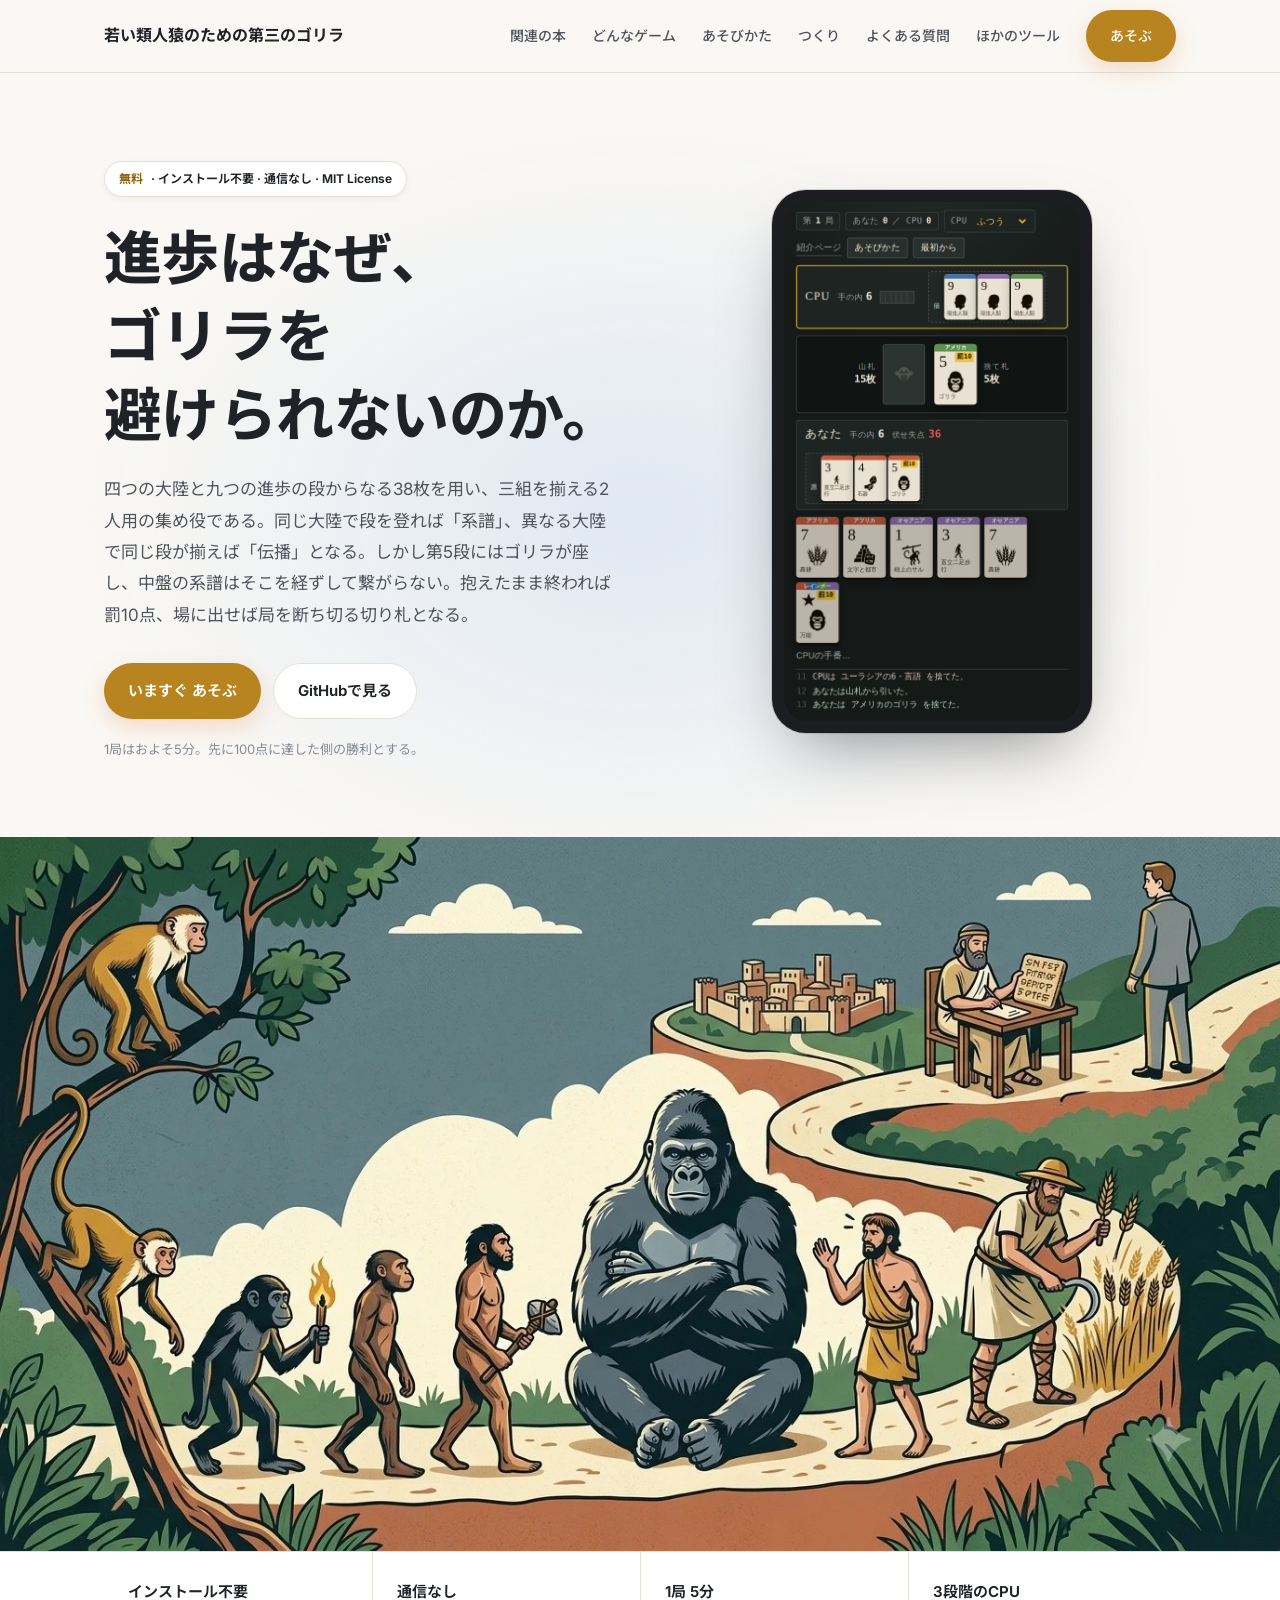
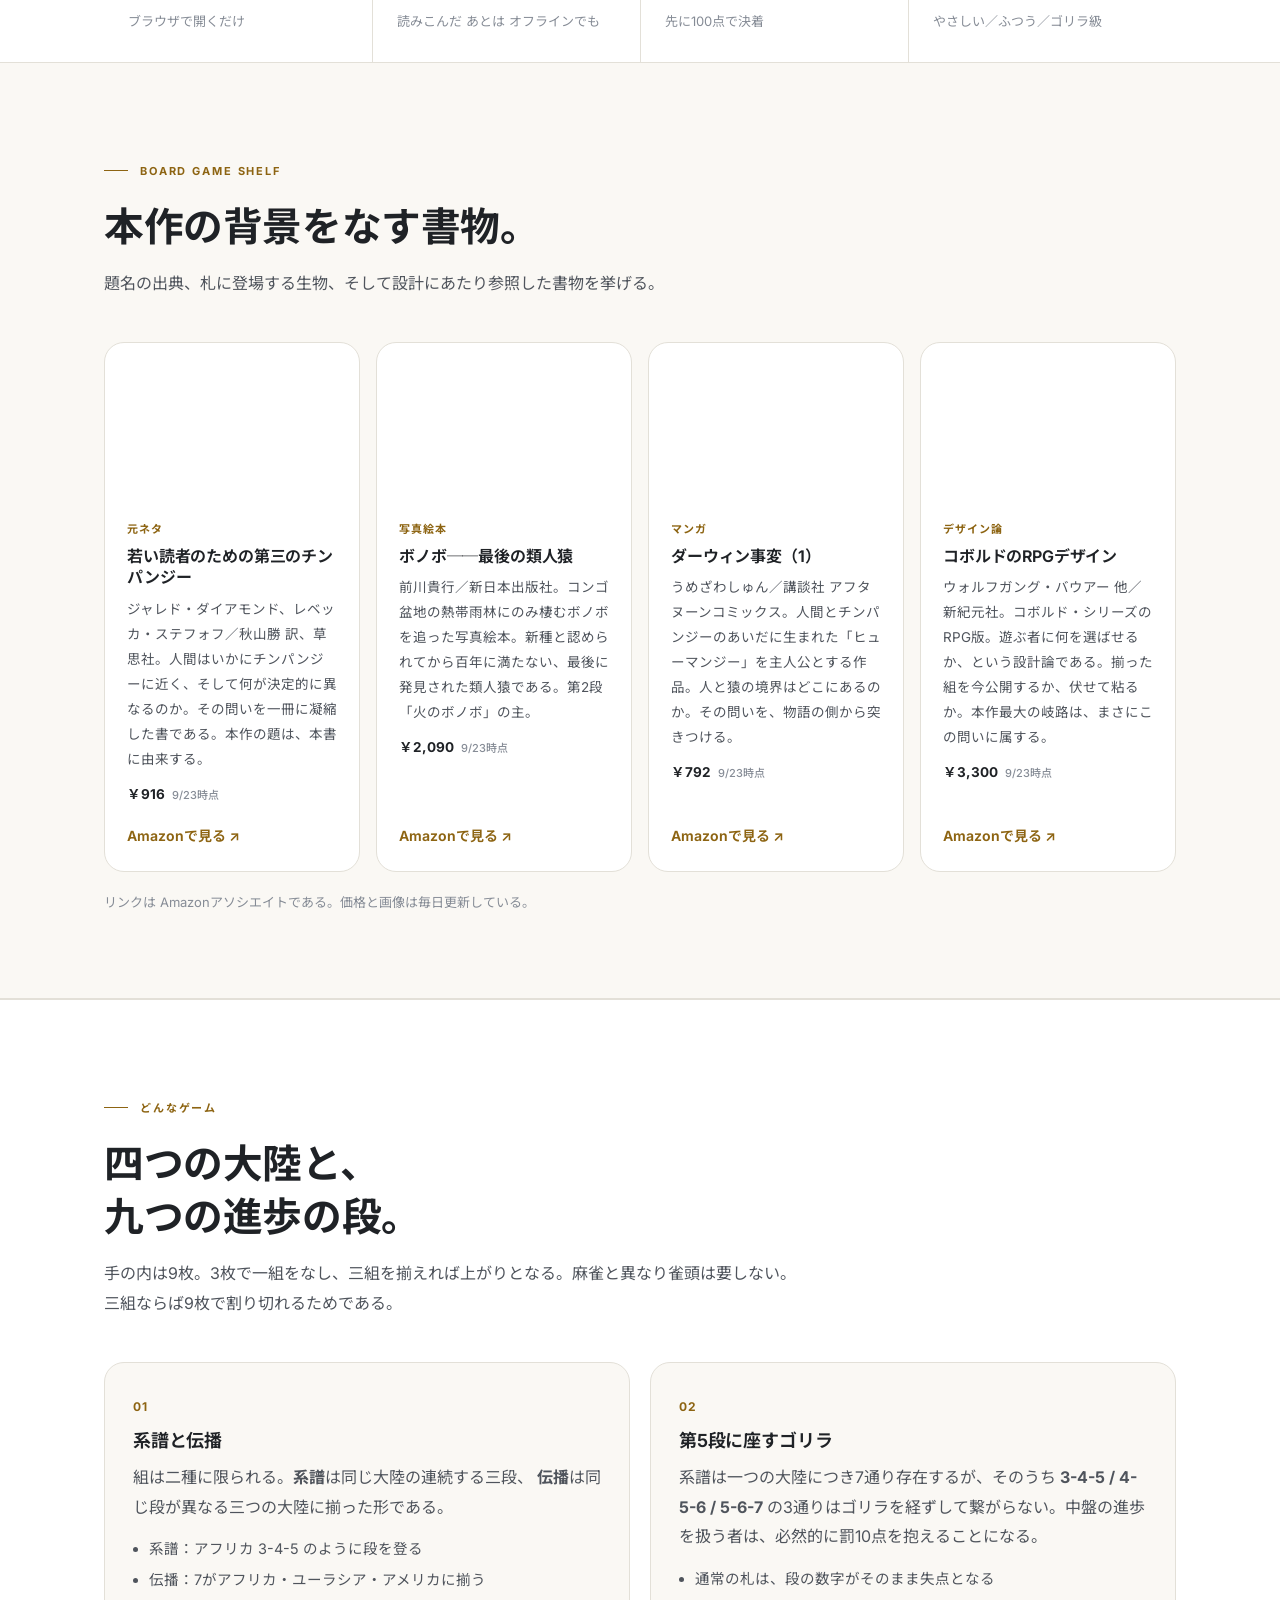
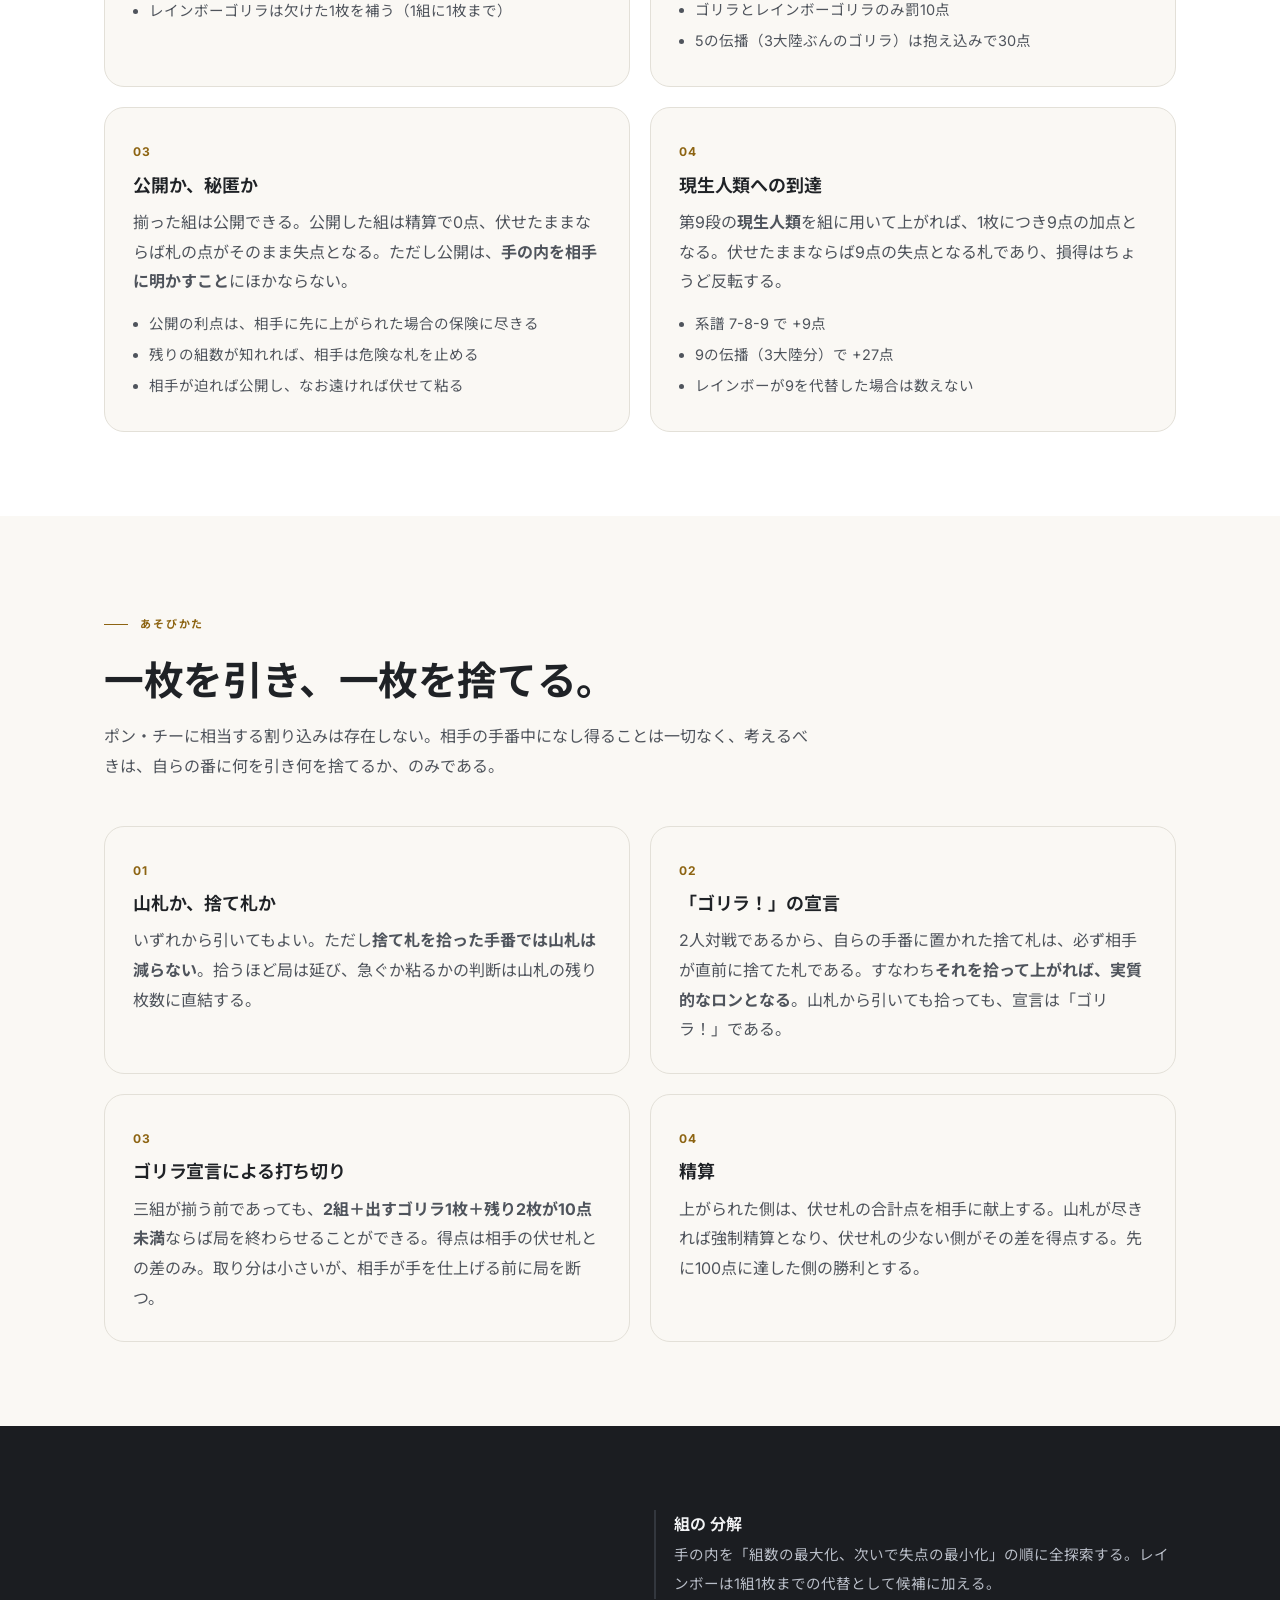
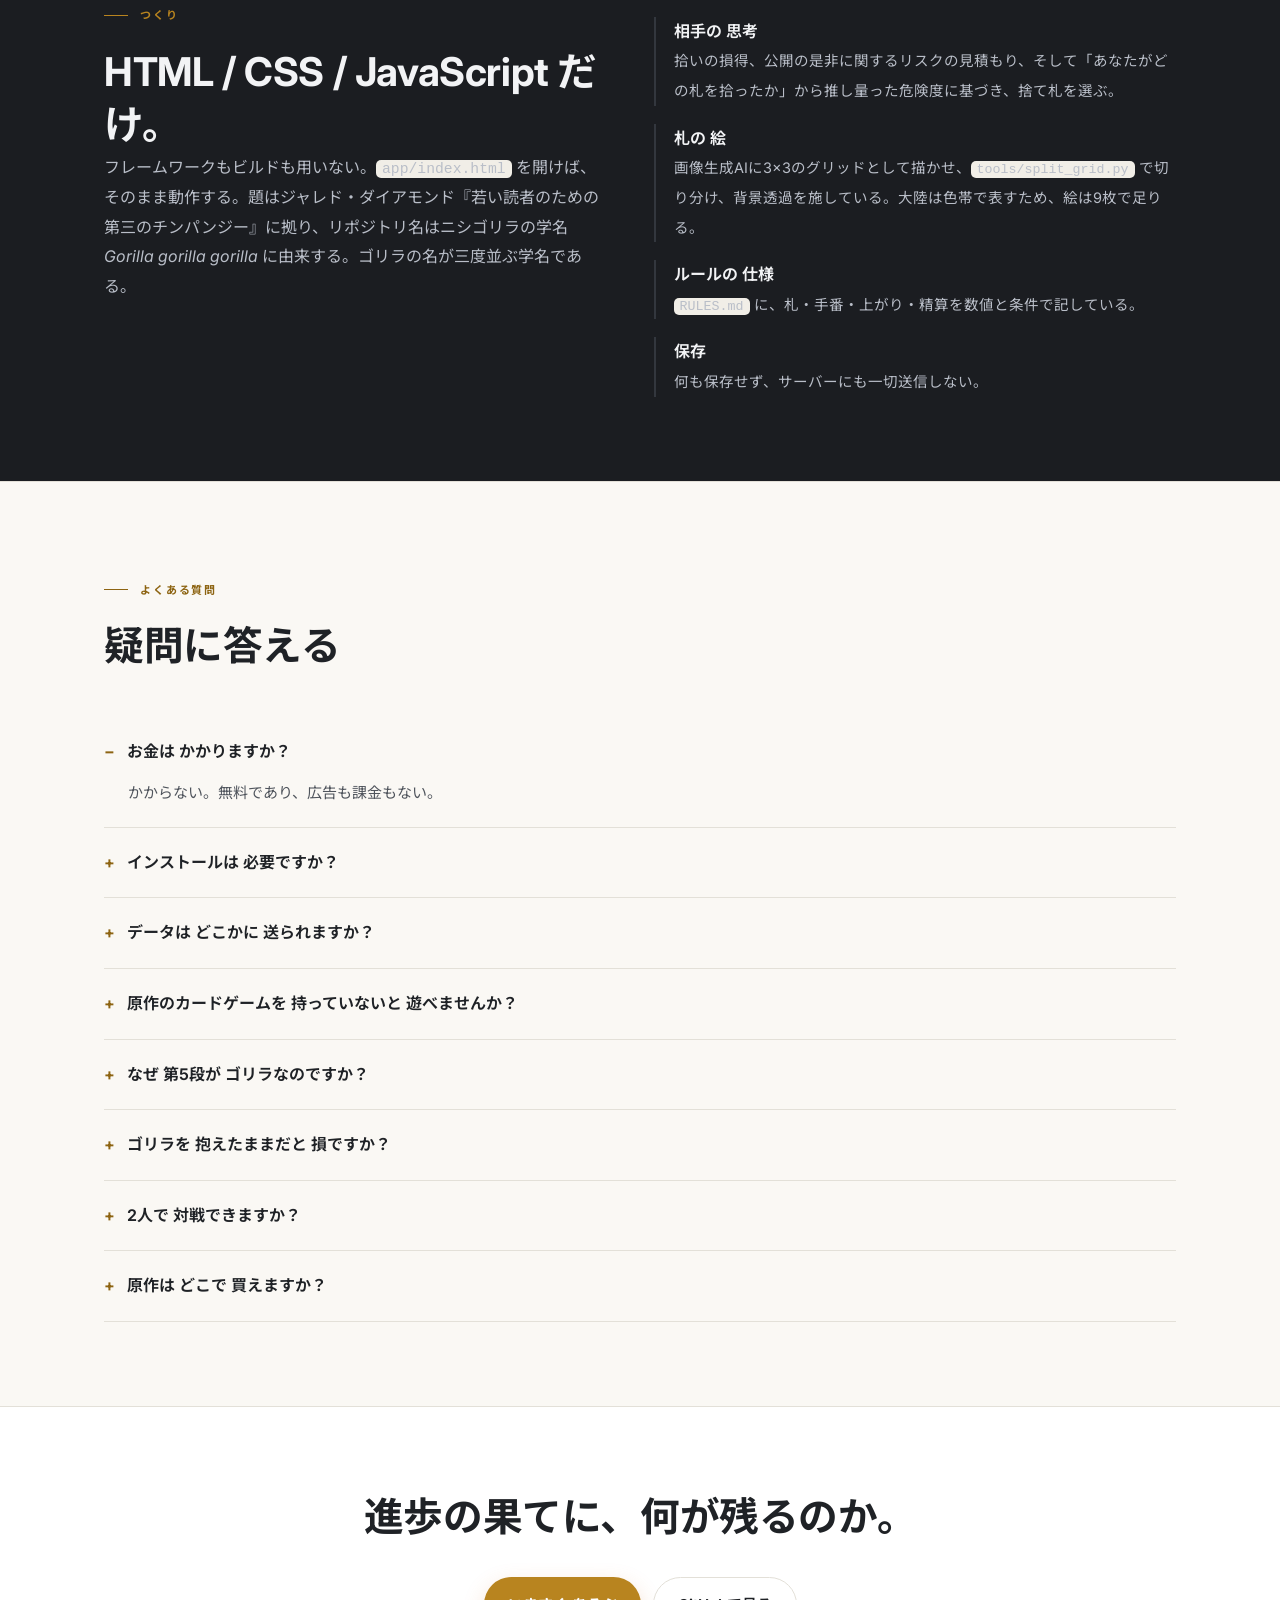
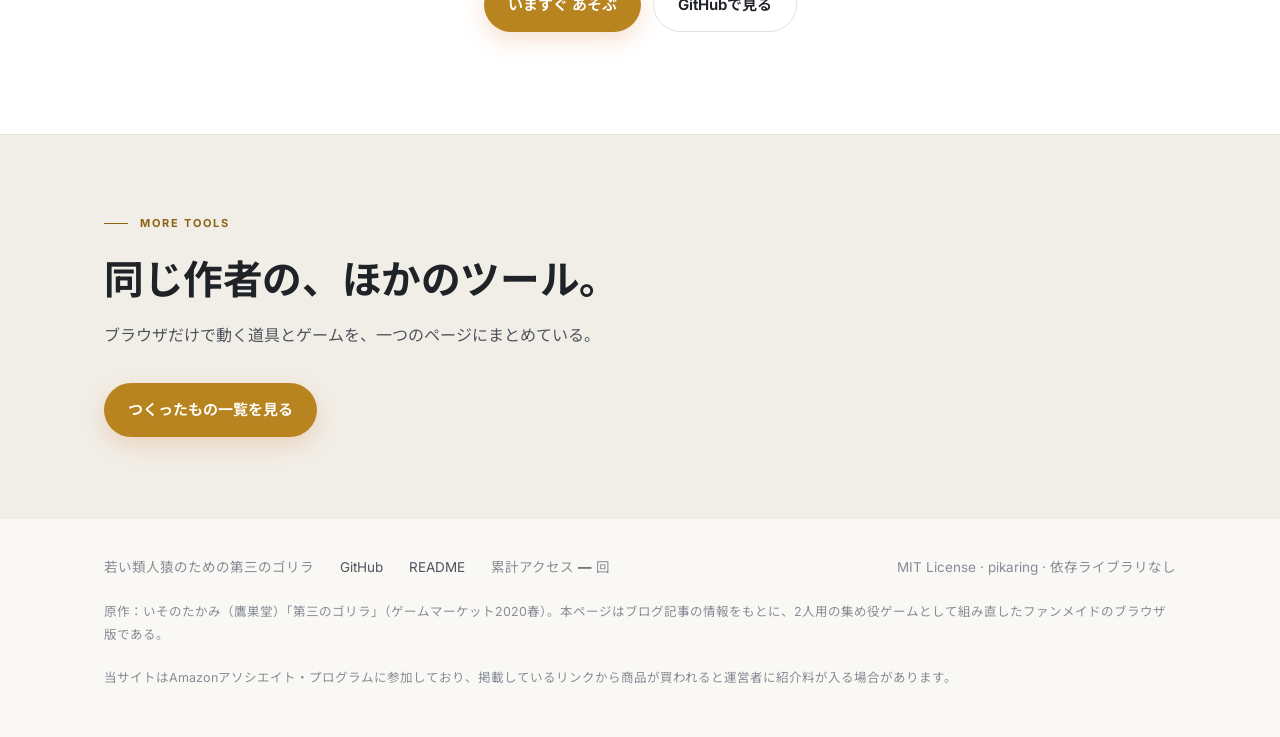
==== commit 41bf882c: "紹介ページにイラストのバナーを貼り、共有用サムネイル（og.jpg 1200×630）にする Co-Authored-By: Claude Opus 5.5 <noreply@anthropic.co" ====
--- a/index.html
+++ b/index.html
@@ -12,7 +12,10 @@
 <meta property="og:title" content="若い類人猿のための第三のゴリラ｜進歩の段を集める、2人用のカードゲーム">
 <meta property="og:description" content="4つの大陸と9つの進歩の段でできた38枚から3組を揃える2人用カードゲーム。真ん中に座るゴリラは、抱えれば罰点、場に出せば切り札。インストール不要・通信なし。">
 <meta property="og:url" content="https://pikaring.github.io/gorilla-gorilla-gorilla/">
-<meta property="og:image" content="https://pikaring.github.io/gorilla-gorilla-gorilla/assets/icon.png">
+<meta property="og:image" content="https://pikaring.github.io/gorilla-gorilla-gorilla/assets/og.jpg">
+<meta property="og:image:width" content="1200">
+<meta property="og:image:height" content="630">
+<meta name="twitter:card" content="summary_large_image">
 
 <link rel="icon" href="assets/favicon.png" type="image/png">
 <link rel="apple-touch-icon" href="assets/icon.png">
@@ -43,7 +46,7 @@
   "license": "https://opensource.org/licenses/MIT",
   "author": { "@type": "Person", "name": "pikaring", "url": "https://pikaring.github.io/" },
   "browserRequirements": "JavaScript が 動く ブラウザ",
-  "screenshot": "https://pikaring.github.io/gorilla-gorilla-gorilla/assets/icon.png"
+  "screenshot": "https://pikaring.github.io/gorilla-gorilla-gorilla/assets/hero.jpg"
 }
 </script>
 </head>
@@ -84,6 +87,8 @@
     </div>
   </div>
 </section>
+
+<div class="art-banner"><img src="assets/hero.jpg" alt="猿から人類、農耕、都市、書記、現代人へと続く進歩の道の真ん中に、腕を組んで座り込むゴリラ" width="1376" height="768" loading="lazy"></div>
 
 <div class="specs">
   <div class="wrap specs-grid">
--- a/assets/site.css
+++ b/assets/site.css
@@ -252,3 +252,7 @@
   .header .brand { font-size: 14px; letter-spacing: 0; }
   .nav .btn-main { white-space: nowrap; }
 }
+
+/* 紹介ページのバナー（Gemini で描いたイラスト） */
+.art-banner { background: #2c5837; }
+.art-banner img { display: block; width: 100%; max-width: 1376px; height: auto; margin: 0 auto; }
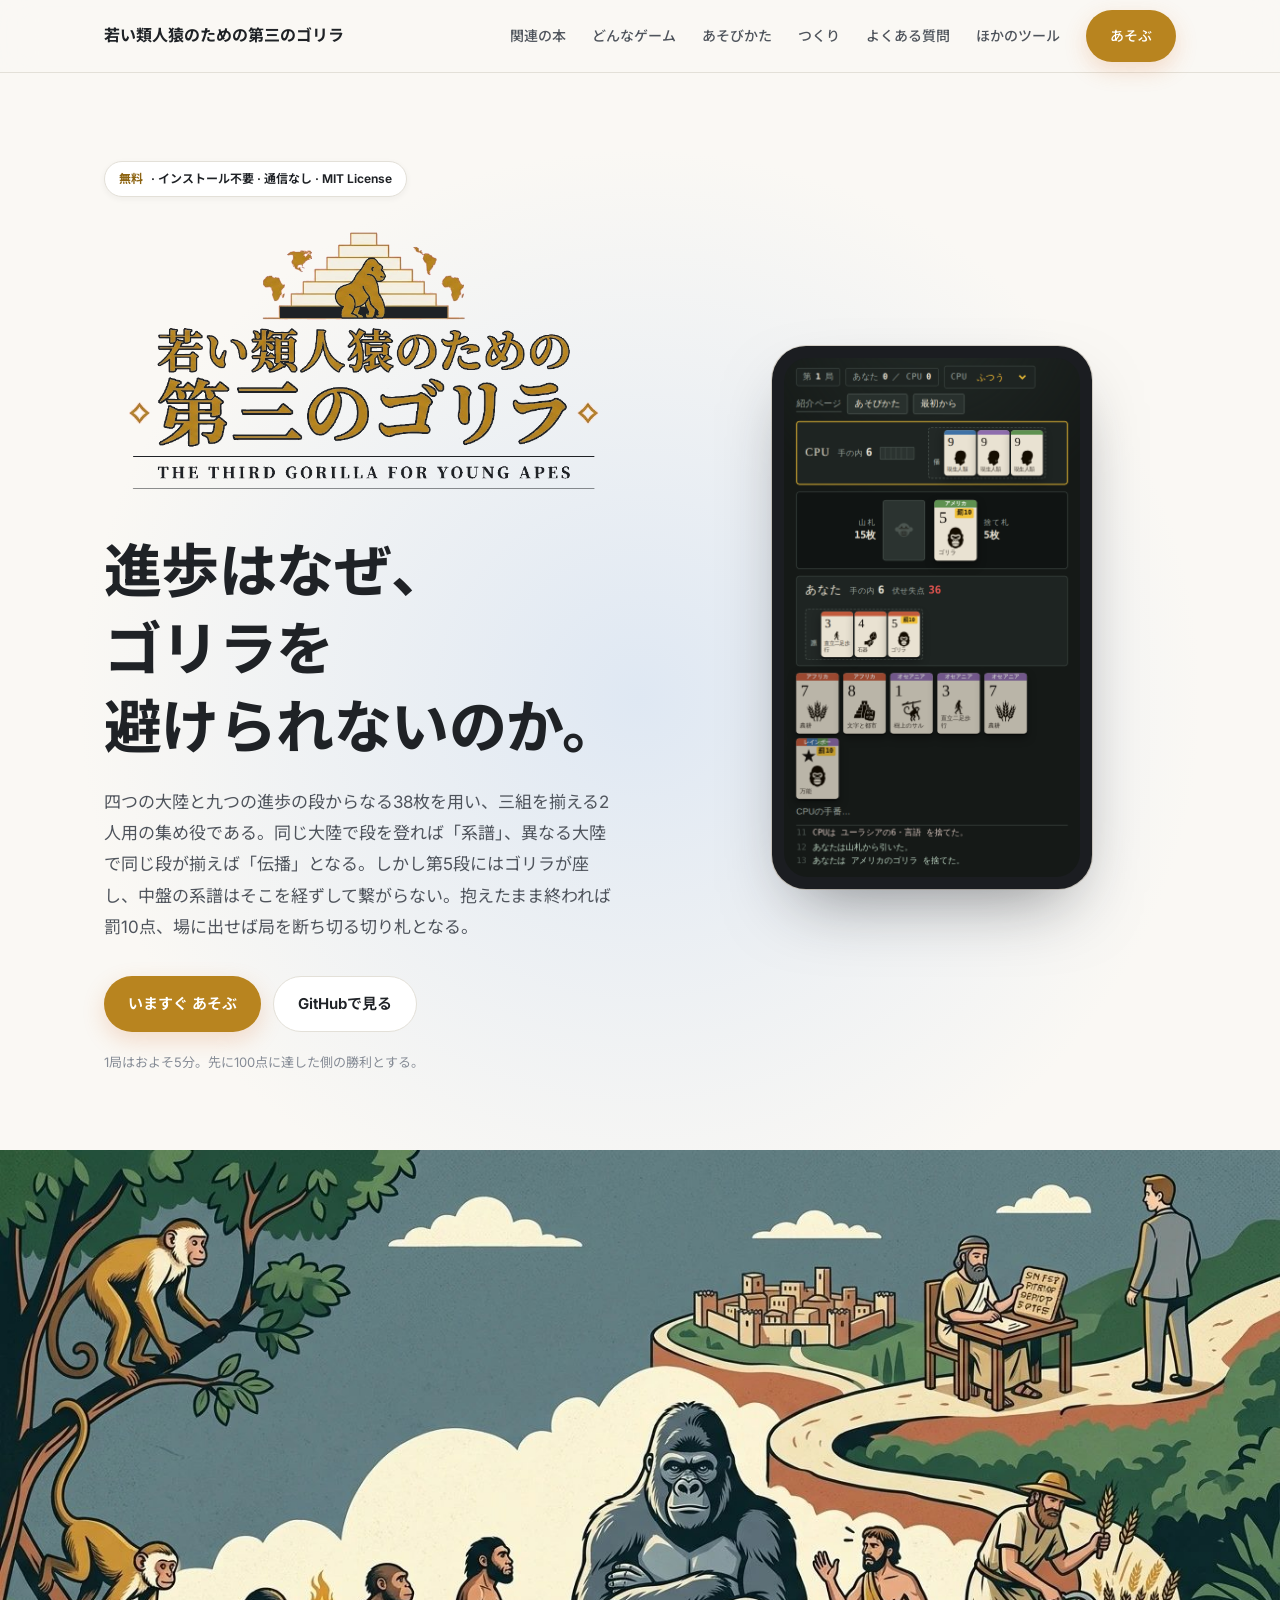
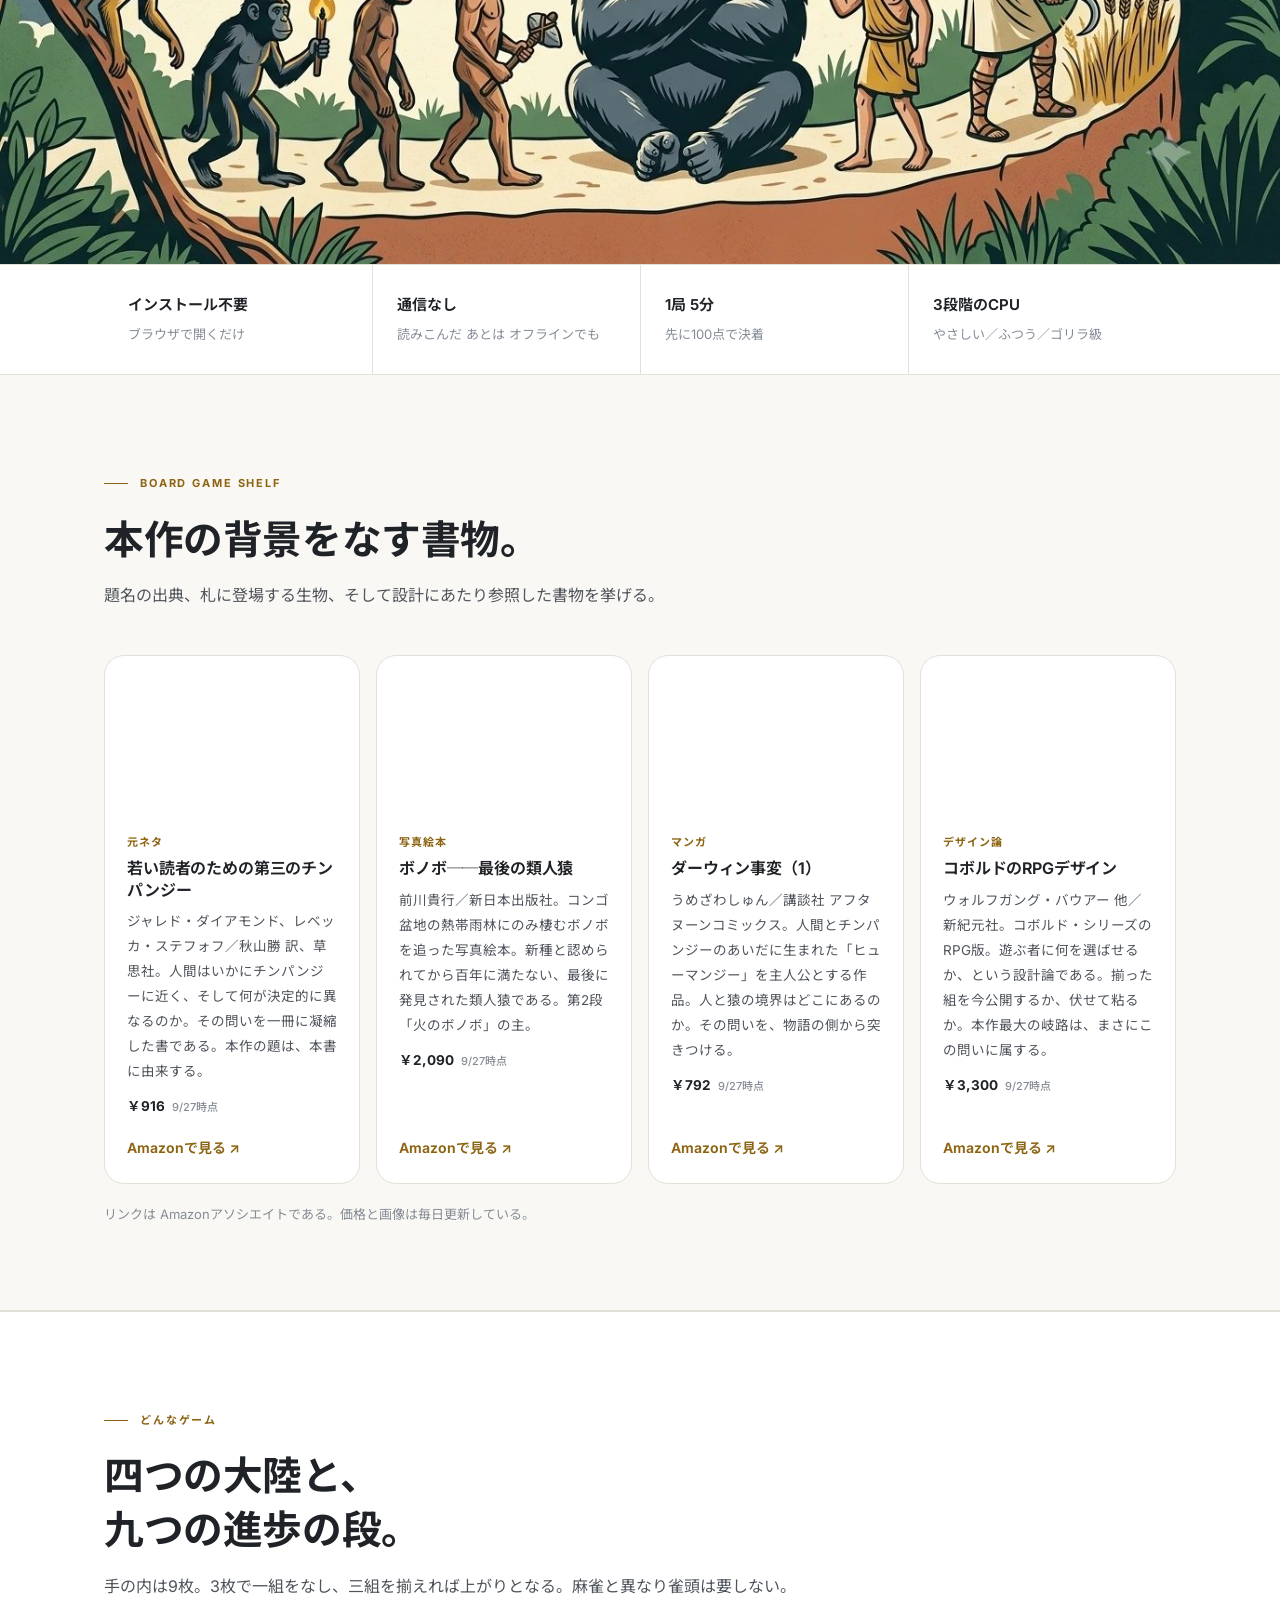
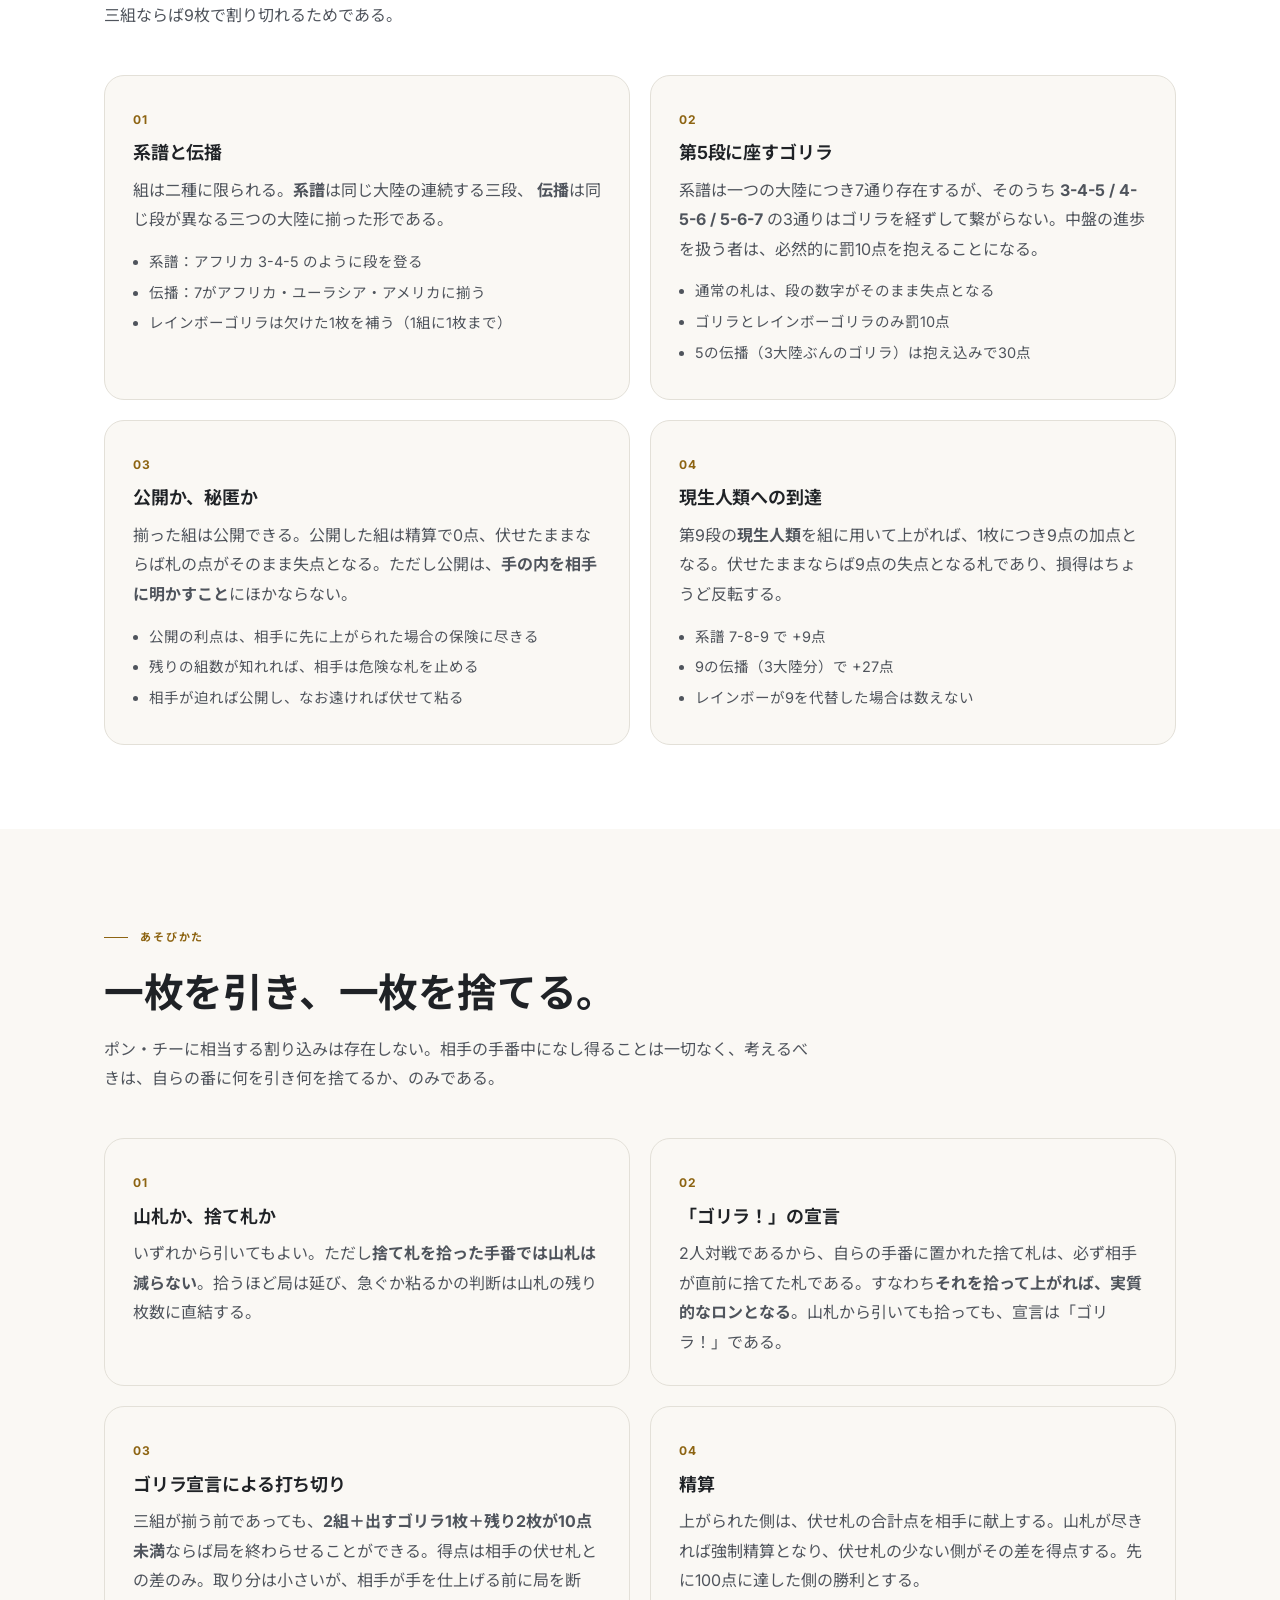
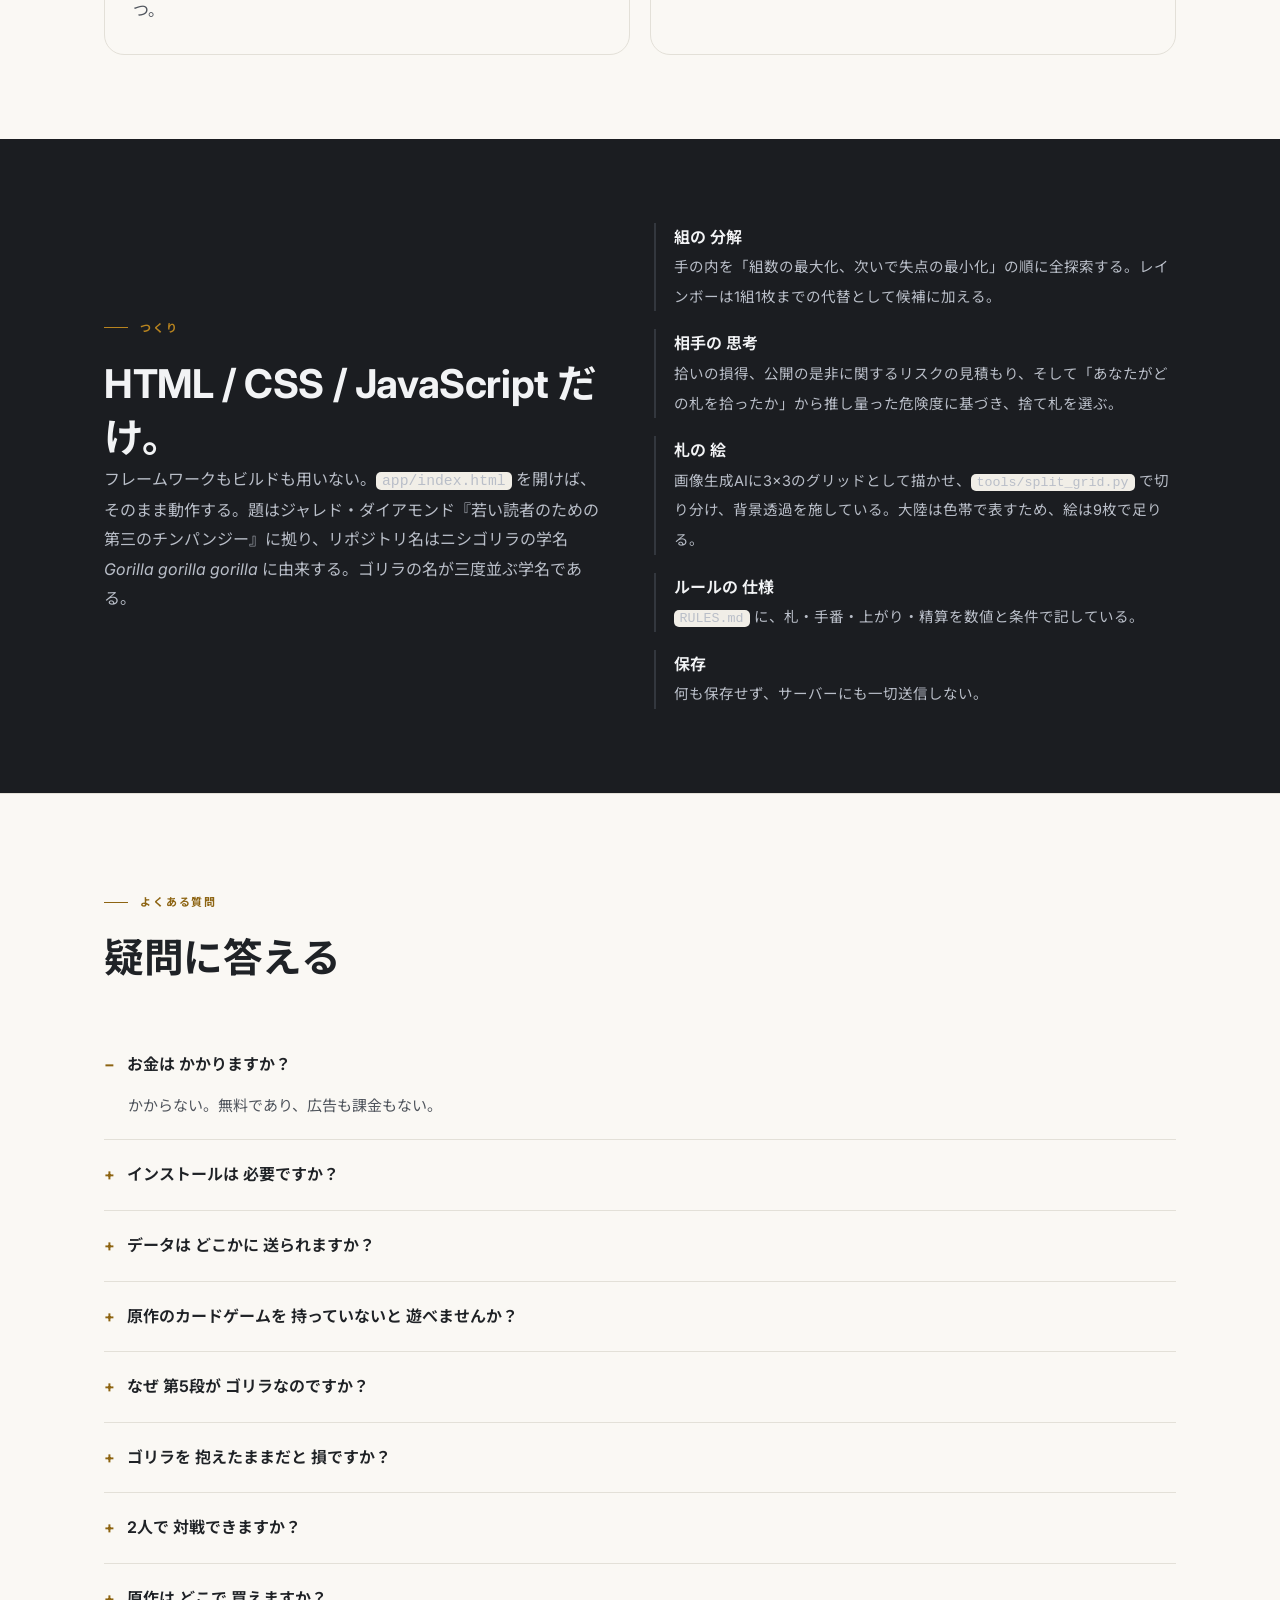
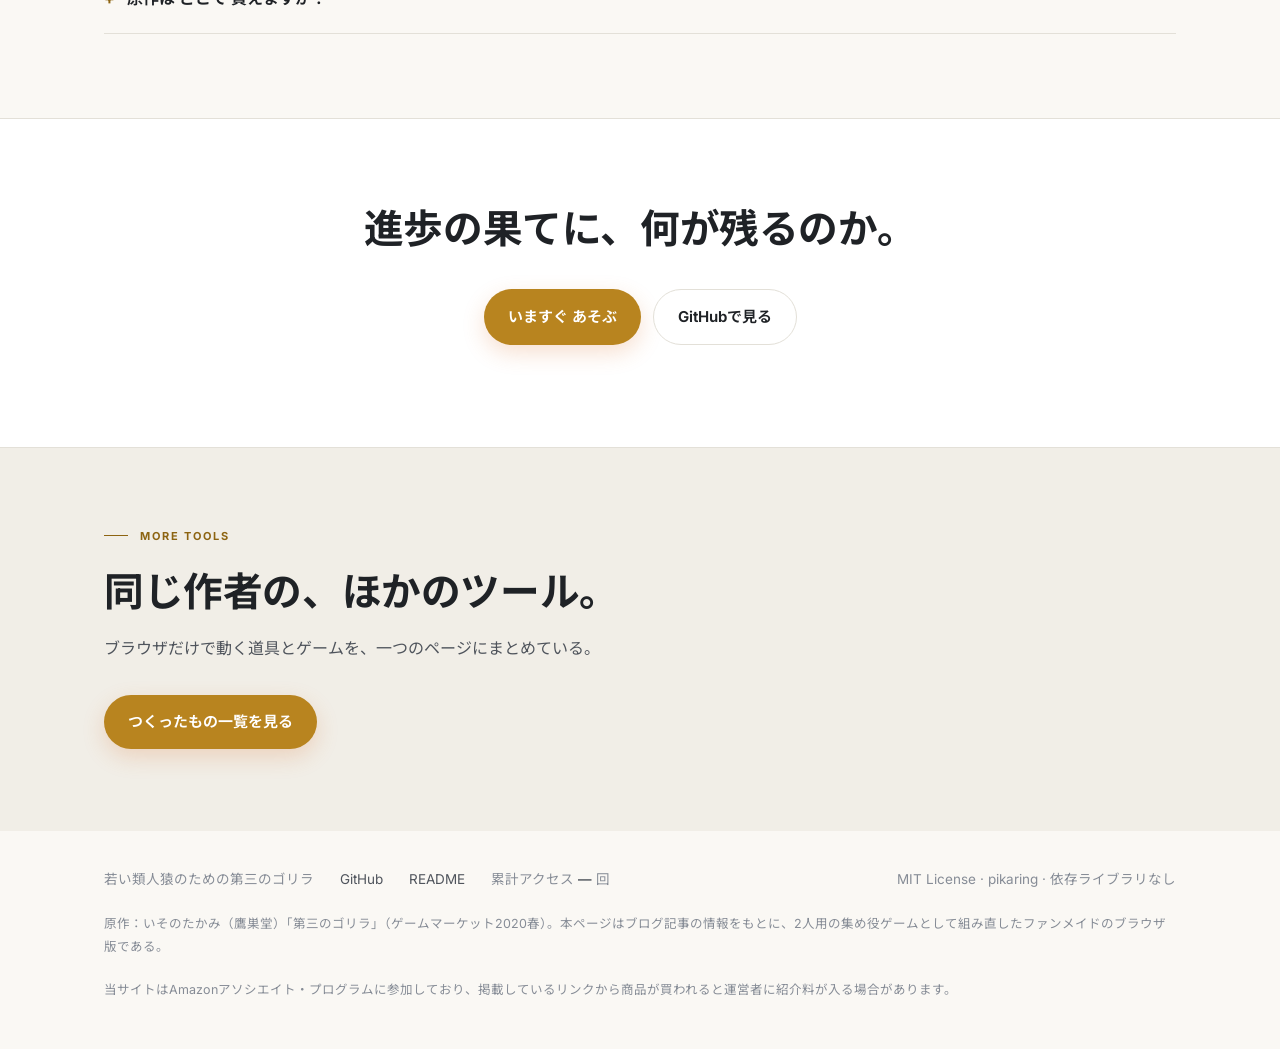
==== commit c66ad936: "紹介ページの ヒーローに タイトルロゴを 表示 Co-Authored-By: Claude Opus 5.5 <noreply@anthropic.com> Claude-Session: http" ====
--- a/index.html
+++ b/index.html
@@ -71,6 +71,7 @@
   <div class="wrap hero-grid">
     <div>
       <span class="pill"><b>無料</b> · インストール不要 · 通信なし · MIT License</span>
+      <img class="hero-logo" src="assets/logo.png" alt="若い類人猿のための第三のゴリラ THE THIRD GORILLA FOR YOUNG APES" width="871" height="500">
       <h1>進歩はなぜ、<br>ゴリラを<br>避けられないのか。</h1>
       <p class="lead">四つの大陸と九つの進歩の段からなる38枚を用い、三組を揃える2人用の集め役である。同じ大陸で段を登れば「系譜」、異なる大陸で同じ段が揃えば「伝播」となる。しかし第5段にはゴリラが座し、中盤の系譜はそこを経ずして繋がらない。抱えたまま終われば罰10点、場に出せば局を断ち切る切り札となる。</p>
       <div class="hero-actions">
--- a/assets/site.css
+++ b/assets/site.css
@@ -98,6 +98,7 @@
 .pill b { color: var(--ember-dark); }
 h1 { font-size: clamp(36px, 4.6vw, 58px); font-weight: 750; margin: 22px 0 20px; }
 .lead { font-size: 17px; max-width: 30em; }
+.hero-logo { display: block; width: min(100%, 520px); height: auto; margin: 14px 0 6px; }
 .hero-actions { display: flex; flex-wrap: wrap; gap: 12px; margin: 32px 0 18px; }
 .hero-note { font-size: 13px; color: var(--muted); }
 
